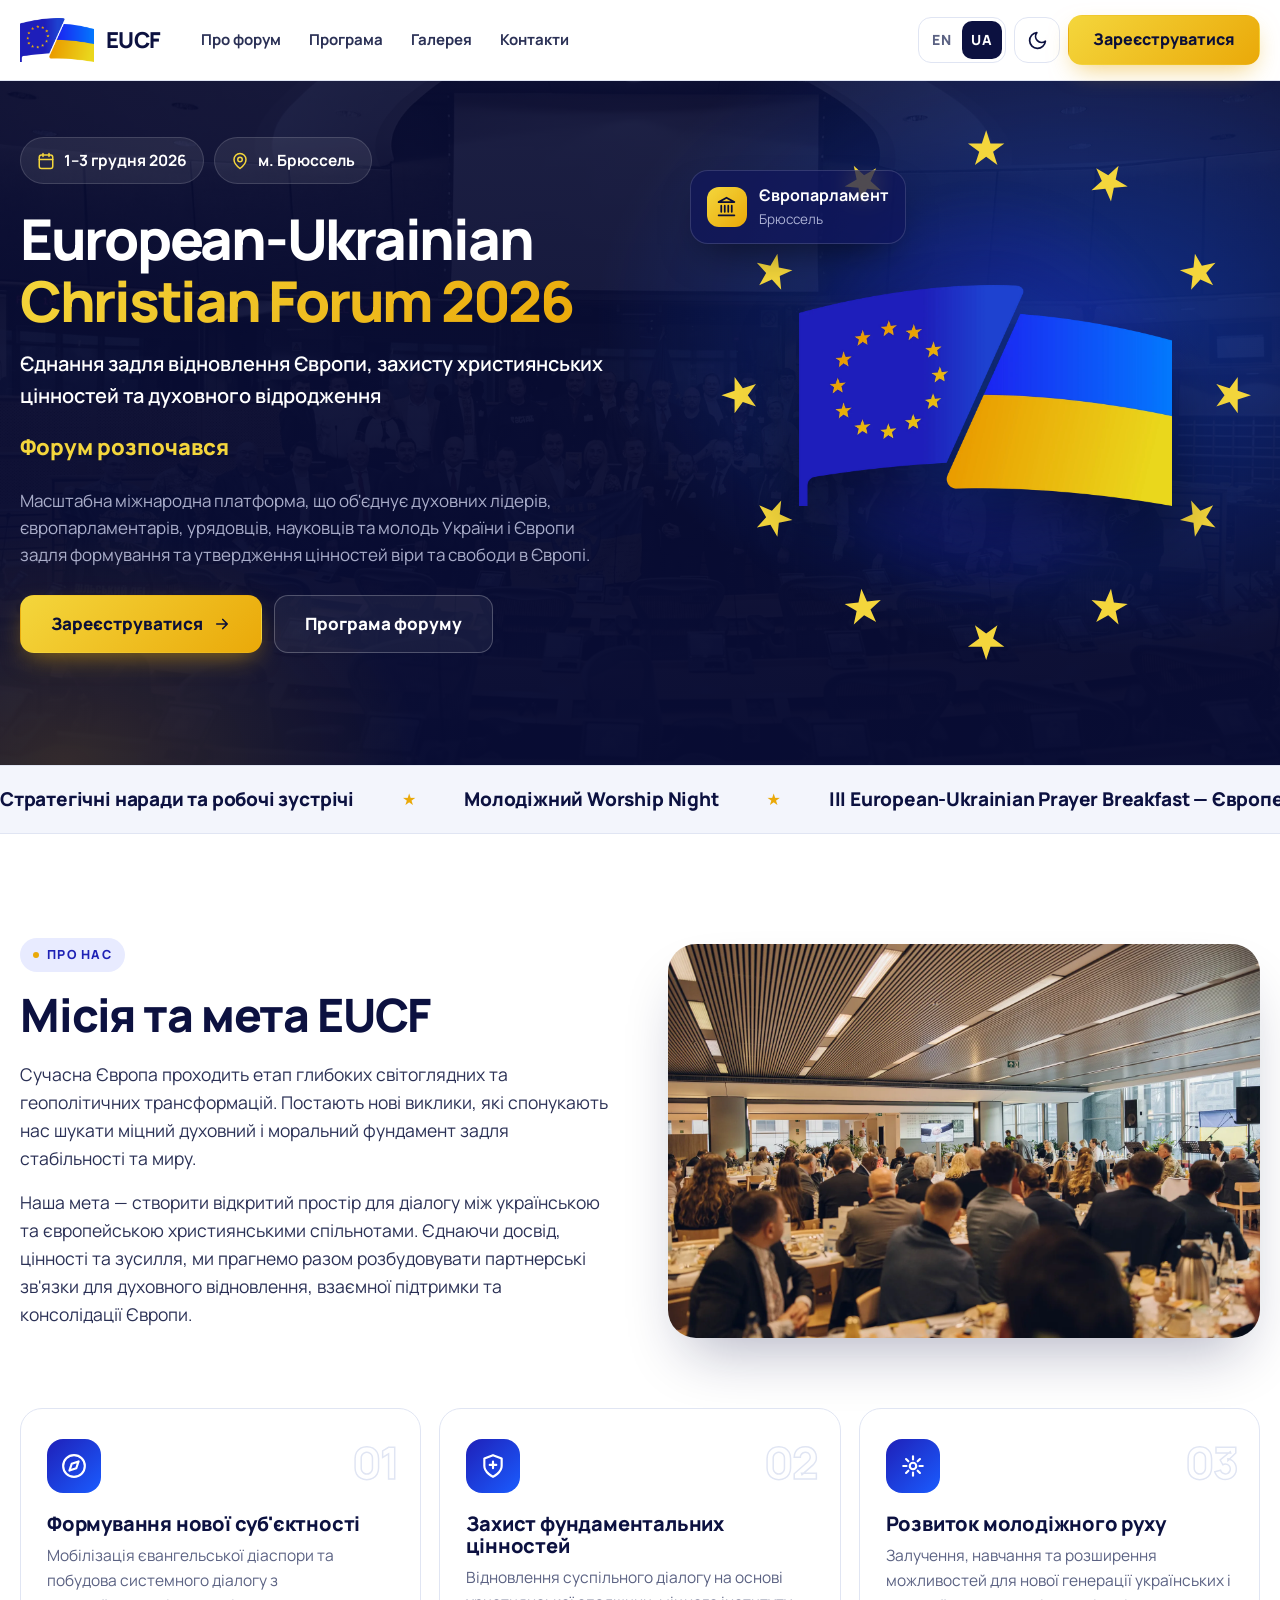
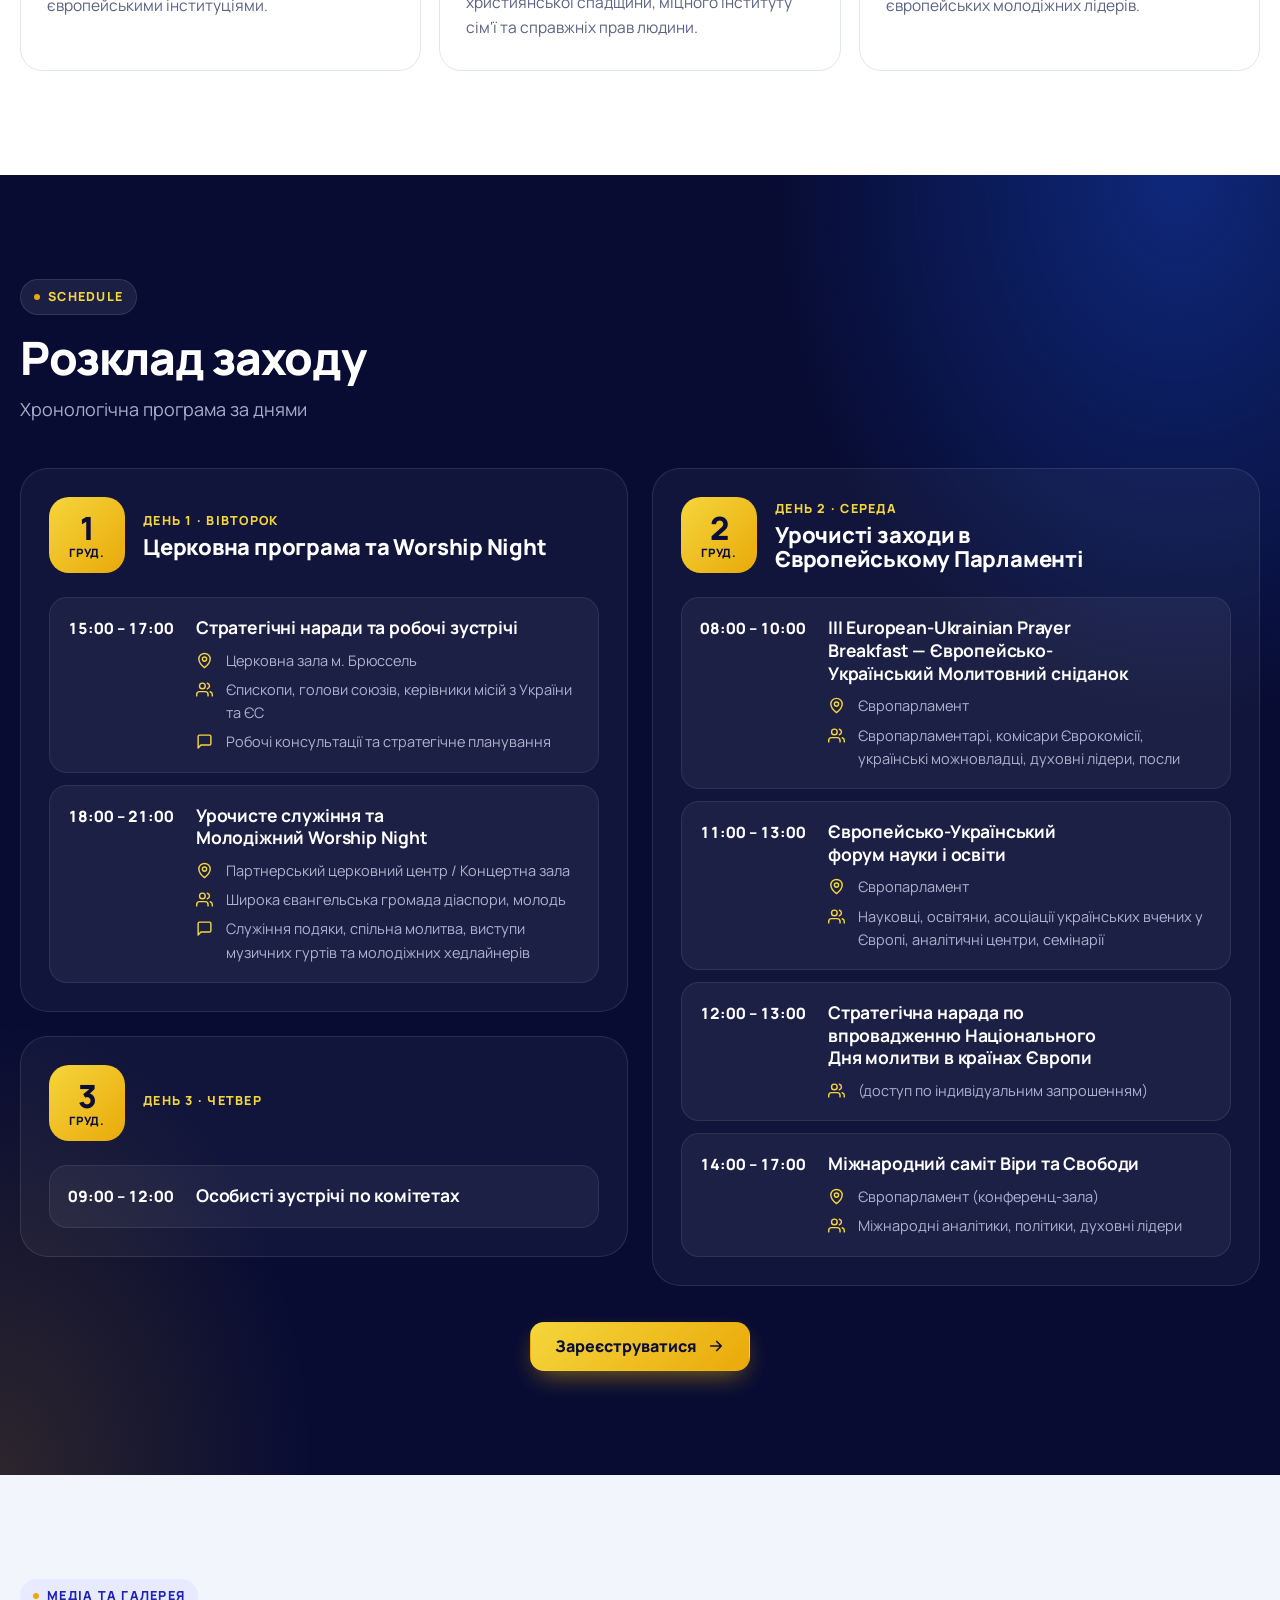
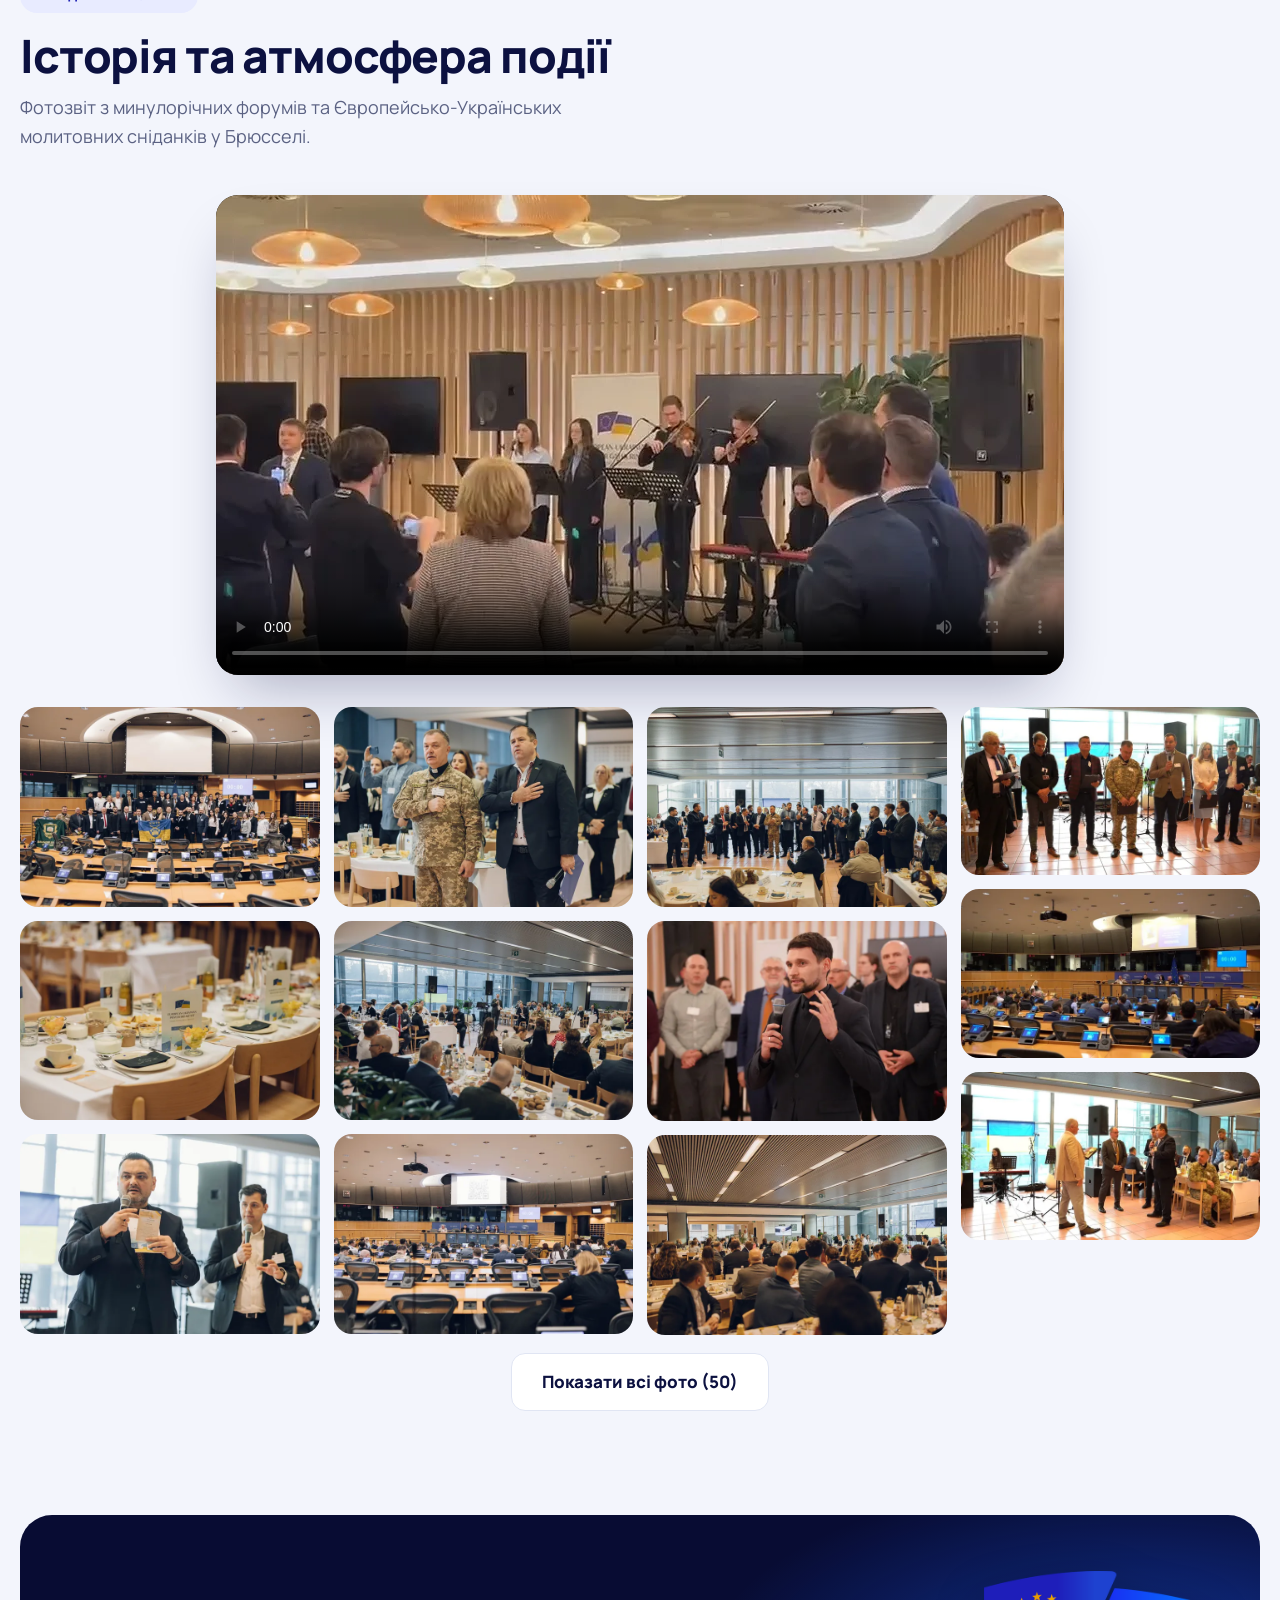
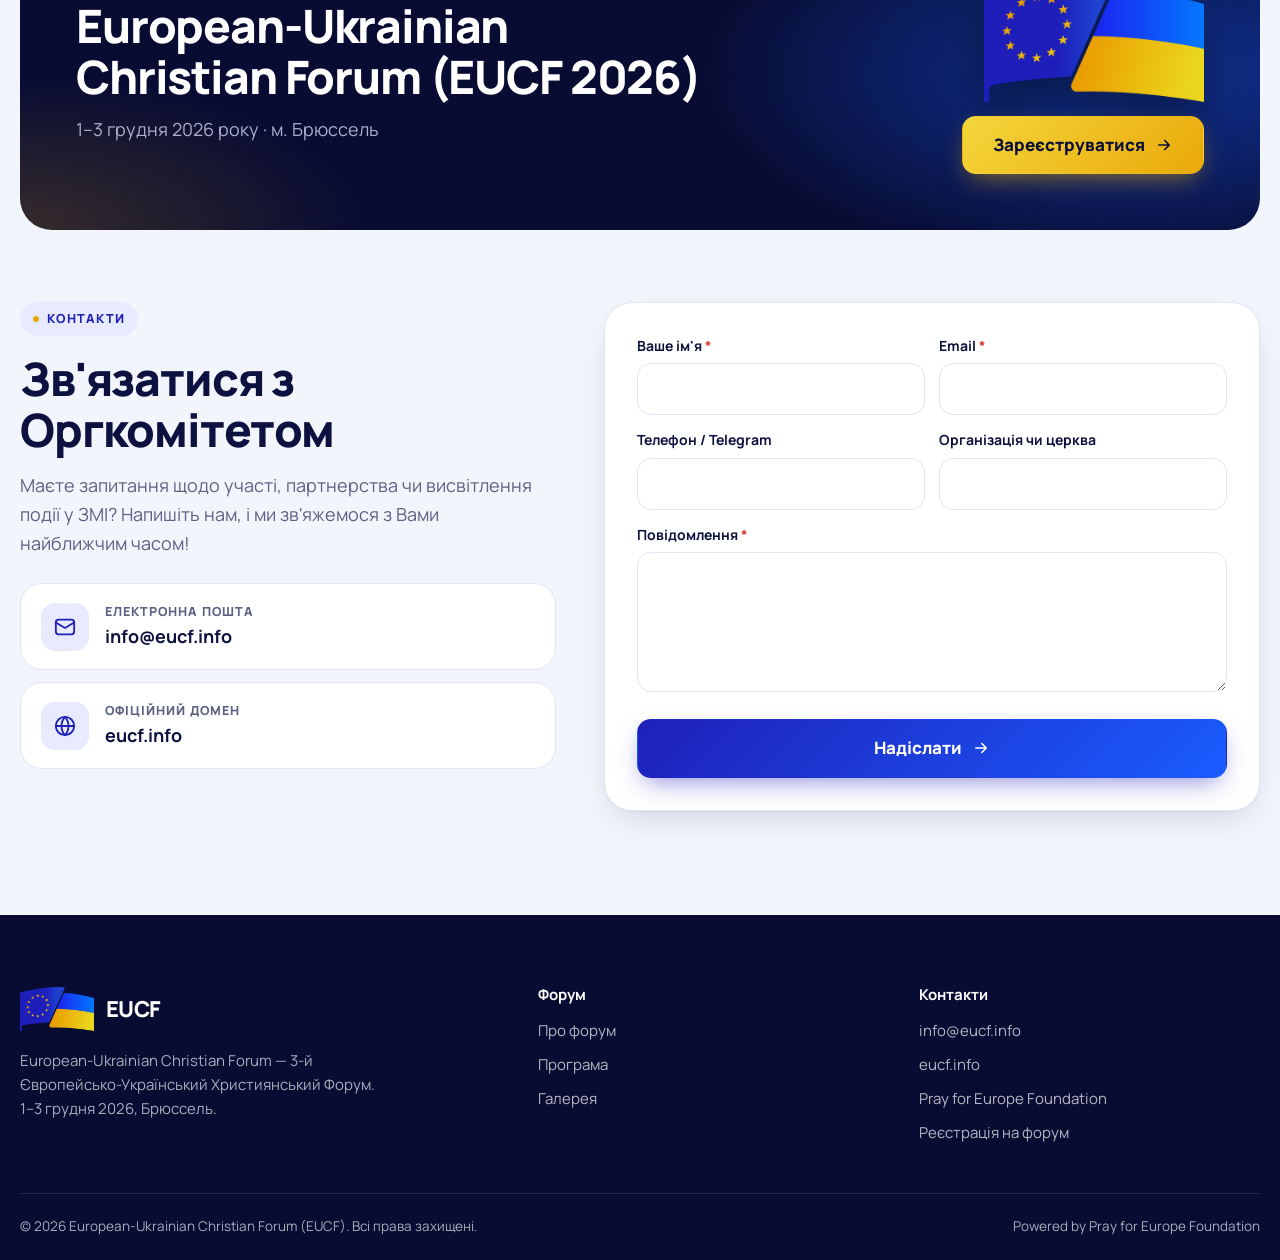
==== ua/index.html @ 3f518f4c "Schedule: remove hall capacity notes marked by client Co-Authored-By: Claude Opus 5.5 <noreply@anthr" ====
<!doctype html>
<html lang="uk">
<head>
<meta charset="utf-8">
<meta name="viewport" content="width=device-width, initial-scale=1">
<title>European-Ukrainian Christian Forum (EUCF 2026)</title>
<meta name="theme-color" content="#080c33">
<link rel="icon" type="image/png" href="../img/favicon.png">
<link rel="apple-touch-icon" href="../img/apple-touch-icon.png">
<link rel="preconnect" href="https://fonts.googleapis.com">
<link rel="preconnect" href="https://fonts.gstatic.com" crossorigin>
<link href="https://fonts.googleapis.com/css2?family=Manrope:wght@500;600;700;800&display=swap&subset=cyrillic" rel="stylesheet">
<script>
  document.documentElement.classList.add('js');
  try { var t = localStorage.getItem('theme'); if (t === 'dark' || t === 'light') document.documentElement.setAttribute('data-theme', t); } catch (e) {}
</script>
<link rel="stylesheet" href="../style.css?v=16">
</head>
<body>

<svg width="0" height="0" style="position:absolute" aria-hidden="true">
  <symbol id="i-arrow" viewBox="0 0 24 24"><path fill="none" stroke="currentColor" stroke-width="2.2" stroke-linecap="round" stroke-linejoin="round" d="M5 12h14M13 6l6 6-6 6"/></symbol>
  <symbol id="i-ext" viewBox="0 0 24 24"><path fill="none" stroke="currentColor" stroke-width="2.2" stroke-linecap="round" stroke-linejoin="round" d="M7 17 17 7M8 7h9v9"/></symbol>
  <symbol id="i-cal" viewBox="0 0 24 24"><g fill="none" stroke="currentColor" stroke-width="2" stroke-linecap="round" stroke-linejoin="round"><rect x="3" y="4" width="18" height="18" rx="3"/><path d="M16 2v4M8 2v4M3 10h18"/></g></symbol>
  <symbol id="i-pin" viewBox="0 0 24 24"><g fill="none" stroke="currentColor" stroke-width="2" stroke-linecap="round" stroke-linejoin="round"><path d="M20 10c0 6-8 12-8 12s-8-6-8-12a8 8 0 0 1 16 0z"/><circle cx="12" cy="10" r="3"/></g></symbol>
  <symbol id="i-users" viewBox="0 0 24 24"><g fill="none" stroke="currentColor" stroke-width="2" stroke-linecap="round" stroke-linejoin="round"><path d="M17 21v-2a4 4 0 0 0-4-4H5a4 4 0 0 0-4 4v2"/><circle cx="9" cy="7" r="4"/><path d="M23 21v-2a4 4 0 0 0-3-3.87M16 3.13a4 4 0 0 1 0 7.75"/></g></symbol>
  <symbol id="i-format" viewBox="0 0 24 24"><g fill="none" stroke="currentColor" stroke-width="2" stroke-linecap="round" stroke-linejoin="round"><path d="M21 15a2 2 0 0 1-2 2H7l-4 4V5a2 2 0 0 1 2-2h14a2 2 0 0 1 2 2z"/></g></symbol>
  <symbol id="i-landmark" viewBox="0 0 24 24"><g fill="none" stroke="currentColor" stroke-width="2" stroke-linecap="round" stroke-linejoin="round"><path d="M3 22h18M6 18v-7M10 18v-7M14 18v-7M18 18v-7M12 2l9 5H3z"/></g></symbol>
  <symbol id="i-star" viewBox="0 0 24 24"><path fill="currentColor" d="m12 2 2.9 6.6 7.1.6-5.4 4.7 1.6 7L12 17.3 5.8 21l1.6-7L2 9.2l7.1-.6z"/></symbol>
  <symbol id="i-mail" viewBox="0 0 24 24"><g fill="none" stroke="currentColor" stroke-width="2" stroke-linecap="round" stroke-linejoin="round"><rect x="2" y="4" width="20" height="16" rx="3"/><path d="m22 7-10 6L2 7"/></g></symbol>
  <symbol id="i-globe" viewBox="0 0 24 24"><g fill="none" stroke="currentColor" stroke-width="2" stroke-linecap="round" stroke-linejoin="round"><circle cx="12" cy="12" r="10"/><path d="M2 12h20M12 2a15 15 0 0 1 0 20 15 15 0 0 1 0-20z"/></g></symbol>
  <symbol id="i-compass" viewBox="0 0 24 24"><g fill="none" stroke="currentColor" stroke-width="2" stroke-linecap="round" stroke-linejoin="round"><circle cx="12" cy="12" r="10"/><path d="m16.2 7.8-2.1 6.3-6.3 2.1 2.1-6.3z"/></g></symbol>
  <symbol id="i-shield" viewBox="0 0 24 24"><g fill="none" stroke="currentColor" stroke-width="2" stroke-linecap="round" stroke-linejoin="round"><path d="M12 22s8-4 8-10V5l-8-3-8 3v7c0 6 8 10 8 10z"/><path d="M12 8v6M9 11h6"/></g></symbol>
  <symbol id="i-spark" viewBox="0 0 24 24"><g fill="none" stroke="currentColor" stroke-width="2" stroke-linecap="round" stroke-linejoin="round"><path d="M12 3v3M12 18v3M3 12h3M18 12h3M5.6 5.6l2.1 2.1M16.3 16.3l2.1 2.1M5.6 18.4l2.1-2.1M16.3 7.7l2.1-2.1"/><circle cx="12" cy="12" r="3"/></g></symbol>
  <symbol id="i-moon" viewBox="0 0 24 24"><path fill="none" stroke="currentColor" stroke-width="2" stroke-linecap="round" stroke-linejoin="round" d="M21 12.8A9 9 0 1 1 11.2 3a7 7 0 0 0 9.8 9.8z"/></symbol>
  <symbol id="i-sun" viewBox="0 0 24 24"><g fill="none" stroke="currentColor" stroke-width="2" stroke-linecap="round"><circle cx="12" cy="12" r="4.5"/><path d="M12 2v2M12 20v2M4.9 4.9l1.4 1.4M17.7 17.7l1.4 1.4M2 12h2M20 12h2M4.9 19.1l1.4-1.4M17.7 6.3l1.4-1.4"/></g></symbol>
  <symbol id="i-x" viewBox="0 0 24 24"><path fill="none" stroke="currentColor" stroke-width="2.2" stroke-linecap="round" d="M6 6l12 12M18 6 6 18"/></symbol>
  <symbol id="i-left" viewBox="0 0 24 24"><path fill="none" stroke="currentColor" stroke-width="2.2" stroke-linecap="round" stroke-linejoin="round" d="m15 18-6-6 6-6"/></symbol>
  <symbol id="i-right" viewBox="0 0 24 24"><path fill="none" stroke="currentColor" stroke-width="2.2" stroke-linecap="round" stroke-linejoin="round" d="m9 18 6-6-6-6"/></symbol>
  <symbol id="eu-star" viewBox="-3.3 -3.3 6.6 6.6" overflow="visible"><path d="M0.00,-3.20 L0.72,-0.99 L3.04,-0.99 L1.16,0.38 L1.88,2.59 L0.00,1.22 L-1.88,2.59 L-1.16,0.38 L-3.04,-0.99 L-0.72,-0.99Z"/></symbol>
</svg>

<header class="header">
  <div class="container header__inner">
    <a class="brand" href="#top" aria-label="EUCF 2026 — на початок">
      <img src="../img/logo-sm.png" alt="Логотип EUCF — прапори ЄС та України" width="512" height="304">
      <span><b>EUCF</b></span>
    </a>
    <nav class="nav" aria-label="Головне меню">
      <a href="#about">Про форум</a>
      <a href="#program">Програма</a>
      <a href="#gallery">Галерея</a>
      <a href="#contact">Контакти</a>
    </nav>
    <div class="header__actions">
      <div class="lang" role="group" aria-label="Мова">
        <a href="../" hreflang="en" lang="en">EN</a>
        <a href="./" hreflang="uk" lang="uk" aria-current="true">UA</a>
      </div>
      <button class="icon-btn" type="button" data-theme-toggle aria-label="Перемкнути світлу / темну тему">
        <svg class="i-moon"><use href="#i-moon"/></svg><svg class="i-sun"><use href="#i-sun"/></svg>
      </button>
      <a class="btn btn--accent" href="#contact" data-register target="_blank" rel="noopener">Зареєструватися</a>
      <button class="icon-btn burger" type="button" aria-label="Відкрити меню" aria-expanded="false" aria-controls="drawer">
        <span class="lines"><span></span><span></span><span></span></span>
      </button>
    </div>
  </div>
</header>

<div class="drawer" id="drawer">
  <div class="drawer__bg" data-drawer-close></div>
  <div class="drawer__panel" role="dialog" aria-label="Меню">
    <div class="drawer__top">
      <span class="brand"><img src="../img/logo-sm.png" alt="" width="512" height="304"><span><b>EUCF</b></span></span>
      <button class="icon-btn" type="button" data-drawer-close aria-label="Закрити меню"><svg><use href="#i-x"/></svg></button>
    </div>
    <nav aria-label="Мобільне меню">
      <a href="#about" data-drawer-close>Про форум</a>
      <a href="#program" data-drawer-close>Програма</a>
      <a href="#gallery" data-drawer-close>Галерея</a>
      <a href="#contact" data-drawer-close>Контакти</a>
    </nav>
    <a class="btn btn--accent btn--lg btn--block" href="#contact" data-register target="_blank" rel="noopener">Зареєструватися <svg class="arr"><use href="#i-arrow"/></svg></a>
  </div>
</div>

<main id="top">

<!-- Блок 1: головний екран -->
<section class="hero">
  <div class="hero__photo" aria-hidden="true"></div>
  <div class="container hero__inner">
    <div>
      <div class="hero__meta" data-anim style="--d:.05s">
        <span class="meta-pill"><svg><use href="#i-cal"/></svg>1–3 грудня 2026</span>
        <span class="meta-pill"><svg><use href="#i-pin"/></svg>м. Брюссель</span>
      </div>
      <h1 data-anim style="--d:.15s">European-Ukrainian <span class="hl">Christian Forum 2026</span></h1>
      <p class="hero__sub" data-anim style="--d:.25s">Єднання задля відновлення Європи, захисту християнських цінностей та духовного відродження</p>
      <div class="countdown" data-countdown="2026-12-01T15:00:00+01:00" data-anim style="--d:.4s">
        <p class="countdown__label">До початку події залишилося</p>
        <div class="countdown__grid" role="timer" aria-live="off">
          <div class="countdown__cell"><b data-cd="d">00</b><span data-cd-l="d">днів</span></div>
          <div class="countdown__cell"><b data-cd="h">00</b><span data-cd-l="h">годин</span></div>
          <div class="countdown__cell"><b data-cd="m">00</b><span data-cd-l="m">хвилин</span></div>
          <div class="countdown__cell"><b data-cd="s">00</b><span data-cd-l="s">секунд</span></div>
        </div>
        <p class="countdown__done">Форум розпочався</p>
      </div>
      <p class="hero__lead" data-anim style="--d:.48s">Масштабна міжнародна платформа, що об'єднує духовних лідерів, європарламентарів, урядовців, науковців та молодь України і Європи задля формування та утвердження цінностей віри та свободи в Європі.</p>
      <div class="hero__cta" data-anim style="--d:.56s">
        <a class="btn btn--accent btn--lg" href="#contact" data-register target="_blank" rel="noopener">Зареєструватися <svg class="arr"><use href="#i-arrow"/></svg></a>
        <a class="btn btn--ghost btn--lg" href="#program">Програма форуму</a>
      </div>
    </div>

    <div class="stage" data-anim style="--d:.2s" aria-hidden="true">
      <div class="stage__disc"></div>
      <div class="stage__stars">
        <svg viewBox="0 0 100 100" fill="#f4d63c" overflow="visible">
          <g><use href="#eu-star" x="46.4" y="1.6" width="7.2" height="7.2"/></g>
          <g transform="rotate(30 50 50)"><use href="#eu-star" x="46.4" y="1.6" width="7.2" height="7.2"/></g>
          <g transform="rotate(60 50 50)"><use href="#eu-star" x="46.4" y="1.6" width="7.2" height="7.2"/></g>
          <g transform="rotate(90 50 50)"><use href="#eu-star" x="46.4" y="1.6" width="7.2" height="7.2"/></g>
          <g transform="rotate(120 50 50)"><use href="#eu-star" x="46.4" y="1.6" width="7.2" height="7.2"/></g>
          <g transform="rotate(150 50 50)"><use href="#eu-star" x="46.4" y="1.6" width="7.2" height="7.2"/></g>
          <g transform="rotate(180 50 50)"><use href="#eu-star" x="46.4" y="1.6" width="7.2" height="7.2"/></g>
          <g transform="rotate(210 50 50)"><use href="#eu-star" x="46.4" y="1.6" width="7.2" height="7.2"/></g>
          <g transform="rotate(240 50 50)"><use href="#eu-star" x="46.4" y="1.6" width="7.2" height="7.2"/></g>
          <g transform="rotate(270 50 50)"><use href="#eu-star" x="46.4" y="1.6" width="7.2" height="7.2"/></g>
          <g transform="rotate(300 50 50)"><use href="#eu-star" x="46.4" y="1.6" width="7.2" height="7.2"/></g>
          <g transform="rotate(330 50 50)"><use href="#eu-star" x="46.4" y="1.6" width="7.2" height="7.2"/></g>
        </svg>
      </div>
      <div class="stage__logo"><img src="../img/logo.webp" alt="" width="1200" height="712"></div>
      <div class="chip chip--a"><span class="chip__ico"><svg><use href="#i-landmark"/></svg></span><span><b>Європарламент</b>Брюссель</span></div>
    </div>
  </div>
</section>

<div class="marquee" aria-hidden="true">
  <div class="marquee__track">
    <span>Стратегічні наради та робочі зустрічі</span><span>Молодіжний Worship Night</span><span>III European-Ukrainian Prayer Breakfast — Європейсько-Український Молитовний сніданок</span><span>Європейсько-Український форум науки і освіти</span><span>Міжнародний саміт Віри та Свободи</span>
    <span>Стратегічні наради та робочі зустрічі</span><span>Молодіжний Worship Night</span><span>III European-Ukrainian Prayer Breakfast — Європейсько-Український Молитовний сніданок</span><span>Європейсько-Український форум науки і освіти</span><span>Міжнародний саміт Віри та Свободи</span>
  </div>
</div>

<!-- Блок 2: про нас -->
<section class="section" id="about">
  <div class="container">
    <div class="about">
      <div class="about__text" data-reveal>
        <span class="eyebrow">Про нас</span>
        <h2>Місія та мета EUCF</h2>
        <p>Сучасна Європа проходить етап глибоких світоглядних та геополітичних трансформацій. Постають нові виклики, які спонукають нас шукати міцний духовний і моральний фундамент задля стабільності та миру.</p>
        <p>Наша мета — створити відкритий простір для діалогу між українською та європейською християнськими спільнотами. Єднаючи досвід, цінності та зусилля, ми прагнемо разом розбудовувати партнерські зв'язки для духовного відновлення, взаємної підтримки та консолідації Європи.</p>
      </div>
      <figure class="photo" data-reveal style="--d:.12s">
        <img src="../img/gallery/forum-05.webp" alt="Фотозвіт з минулорічних форумів у Брюсселі" width="1800" height="1200" loading="lazy">
      </figure>
    </div>


    <div class="goals">
      <article class="goal" data-reveal>
        <span class="goal__no" aria-hidden="true">01</span>
        <div class="goal__ico"><svg><use href="#i-compass"/></svg></div>
        <h3>Формування нової суб'єктності</h3>
        <p>Мобілізація євангельської діаспори та побудова системного діалогу з європейськими інституціями.</p>
      </article>
      <article class="goal" data-reveal style="--d:.1s">
        <span class="goal__no" aria-hidden="true">02</span>
        <div class="goal__ico"><svg><use href="#i-shield"/></svg></div>
        <h3>Захист фундаментальних цінностей</h3>
        <p>Відновлення суспільного діалогу на основі християнської спадщини, міцного інституту сім'ї та справжніх прав людини.</p>
      </article>
      <article class="goal" data-reveal style="--d:.2s">
        <span class="goal__no" aria-hidden="true">03</span>
        <div class="goal__ico"><svg><use href="#i-spark"/></svg></div>
        <h3>Розвиток молодіжного руху</h3>
        <p>Залучення, навчання та розширення можливостей для нової генерації українських і європейських молодіжних лідерів.</p>
      </article>
    </div>
  </div>
</section>

<!-- Блок 3: розклад -->
<section class="section section--dark" id="program">
  <div class="container">
    <div class="section__head" data-reveal>
      <div>
        <span class="eyebrow">Schedule</span>
        <h2>Розклад заходу</h2>
        <p>Хронологічна програма за днями</p>
      </div>
    </div>

    <div class="days">
      <article class="day" data-reveal>
        <header class="day__head">
          <div class="day__date"><b>1</b><small>груд.</small></div>
          <div><small>День 1 · вівторок</small><h3>Церковна програма та Worship Night</h3></div>
        </header>
        <ol class="slots">
          <li class="slot">
            <span class="slot__time">15:00 – 17:00</span>
            <div>
              <h4>Стратегічні наради та робочі зустрічі</h4>
              <dl>
                <div><dt><svg aria-label="Локація"><use href="#i-pin"/></svg></dt><dd>Церковна зала м. Брюссель</dd></div>
                <div><dt><svg aria-label="Учасники"><use href="#i-users"/></svg></dt><dd>Єпископи, голови союзів, керівники місій з України та ЄС</dd></div>
                <div><dt><svg aria-label="Формат"><use href="#i-format"/></svg></dt><dd>Робочі консультації та стратегічне планування</dd></div>
              </dl>
            </div>
          </li>
          <li class="slot">
            <span class="slot__time">18:00 – 21:00</span>
            <div>
              <h4>Урочисте служіння та Молодіжний Worship Night</h4>
              <dl>
                <div><dt><svg aria-label="Локація"><use href="#i-pin"/></svg></dt><dd>Партнерський церковний центр / Концертна зала</dd></div>
                <div><dt><svg aria-label="Учасники"><use href="#i-users"/></svg></dt><dd>Широка євангельська громада діаспори, молодь</dd></div>
                <div><dt><svg aria-label="Формат"><use href="#i-format"/></svg></dt><dd>Служіння подяки, спільна молитва, виступи музичних гуртів та молодіжних хедлайнерів</dd></div>
              </dl>
            </div>
          </li>
        </ol>
      </article>

      <article class="day" data-reveal style="--d:.12s">
        <header class="day__head">
          <div class="day__date"><b>2</b><small>груд.</small></div>
          <div><small>День 2 · середа</small><h3>Урочисті заходи в Європейському Парламенті</h3></div>
        </header>
        <ol class="slots">
          <li class="slot">
            <span class="slot__time">08:00 – 10:00</span>
            <div>
              <h4>III European-Ukrainian Prayer Breakfast — Європейсько-Український Молитовний сніданок</h4>
              <dl>
                <div><dt><svg aria-label="Локація"><use href="#i-pin"/></svg></dt><dd>Європарламент</dd></div>
                <div><dt><svg aria-label="Учасники"><use href="#i-users"/></svg></dt><dd>Європарламентарі, комісари Єврокомісії, українські можновладці, духовні лідери, посли</dd></div>
              </dl>
            </div>
          </li>
          <li class="slot">
            <span class="slot__time">11:00 – 13:00</span>
            <div>
              <h4>Європейсько-Український форум науки і освіти</h4>
              <dl>
                <div><dt><svg aria-label="Локація"><use href="#i-pin"/></svg></dt><dd>Європарламент</dd></div>
                <div><dt><svg aria-label="Учасники"><use href="#i-users"/></svg></dt><dd>Науковці, освітяни, асоціації українських вчених у Європі, аналітичні центри, семінарії</dd></div>
              </dl>
            </div>
          </li>
          <li class="slot">
            <span class="slot__time">12:00 – 13:00</span>
            <div>
              <h4>Стратегічна нарада по впровадженню Національного Дня молитви в країнах Європи</h4>
              <dl>
                <div><dt><svg aria-label="Учасники"><use href="#i-users"/></svg></dt><dd>(доступ по індивідуальним запрошенням)</dd></div>
              </dl>
            </div>
          </li>
          <li class="slot">
            <span class="slot__time">14:00 – 17:00</span>
            <div>
              <h4>Міжнародний саміт Віри та Свободи</h4>
              <dl>
                <div><dt><svg aria-label="Локація"><use href="#i-pin"/></svg></dt><dd>Європарламент (конференц-зала)</dd></div>
                <div><dt><svg aria-label="Учасники"><use href="#i-users"/></svg></dt><dd>Міжнародні аналітики, політики, духовні лідери</dd></div>
              </dl>
            </div>
          </li>
        </ol>
      </article>

      <article class="day" data-reveal style="--d:.24s">
        <header class="day__head">
          <div class="day__date"><b>3</b><small>груд.</small></div>
          <div><small>День 3 · четвер</small></div>
        </header>
        <ol class="slots">
          <li class="slot">
            <span class="slot__time">09:00 – 12:00</span>
            <div>
              <h4>Особисті зустрічі по комітетах</h4>
            </div>
          </li>
        </ol>
      </article>
    </div>

    <div class="schedule__cta" data-reveal>
      <a class="btn btn--accent" href="#contact" data-register target="_blank" rel="noopener">Зареєструватися <svg class="arr"><use href="#i-arrow"/></svg></a>
    </div>
  </div>
</section>

<!-- Блок 5: медіа та галерея -->
<section class="section section--alt" id="gallery">
  <div class="container">
    <div class="section__head" data-reveal>
      <div>
        <span class="eyebrow">Медіа та галерея</span>
        <h2>Історія та атмосфера події</h2>
        <p>Фотозвіт з минулорічних форумів та Європейсько-Українських молитовних сніданків у Брюсселі.</p>
      </div>
    </div>
    <figure class="video" data-reveal>
      <video controls playsinline preload="metadata" poster="../media/forum-video-poster.webp" width="848" height="480" aria-label="Відео з минулорічного форуму">
        <source src="../media/forum-video.mp4" type="video/mp4">
      </video>
    </figure>
    <div class="gallery" data-gallery>
      <button class="gallery__item" type="button" data-full="../img/gallery/forum-13.webp" data-reveal><img src="../img/gallery/forum-13-sm.webp" alt="Фотозвіт з минулорічних форумів — фото 1 з 50" width="720" height="480" loading="lazy"></button>
      <button class="gallery__item" type="button" data-full="../img/gallery/forum-01.webp" data-reveal><img src="../img/gallery/forum-01-sm.webp" alt="Фотозвіт з минулорічних форумів — фото 2 з 50" width="720" height="480" loading="lazy"></button>
      <button class="gallery__item" type="button" data-full="../img/gallery/forum-06.webp" data-reveal><img src="../img/gallery/forum-06-sm.webp" alt="Фотозвіт з минулорічних форумів — фото 3 з 50" width="720" height="480" loading="lazy"></button>
      <button class="gallery__item" type="button" data-full="../img/gallery/forum-02.webp" data-reveal><img src="../img/gallery/forum-02-sm.webp" alt="Фотозвіт з минулорічних форумів — фото 4 з 50" width="720" height="480" loading="lazy"></button>
      <button class="gallery__item" type="button" data-full="../img/gallery/forum-03.webp" data-reveal><img src="../img/gallery/forum-03-sm.webp" alt="Фотозвіт з минулорічних форумів — фото 5 з 50" width="720" height="480" loading="lazy"></button>
      <button class="gallery__item" type="button" data-full="../img/gallery/forum-11.webp" data-reveal><img src="../img/gallery/forum-11-sm.webp" alt="Фотозвіт з минулорічних форумів — фото 6 з 50" width="720" height="480" loading="lazy"></button>
      <button class="gallery__item" type="button" data-full="../img/gallery/forum-07.webp" data-reveal><img src="../img/gallery/forum-07-sm.webp" alt="Фотозвіт з минулорічних форумів — фото 7 з 50" width="720" height="480" loading="lazy"></button>
      <button class="gallery__item" type="button" data-full="../img/gallery/forum-41.webp" data-reveal><img src="../img/gallery/forum-41-sm.webp" alt="Фотозвіт з минулорічних форумів — фото 8 з 50" width="640" height="428" loading="lazy"></button>
      <button class="gallery__item" type="button" data-full="../img/gallery/forum-05.webp" data-reveal><img src="../img/gallery/forum-05-sm.webp" alt="Фотозвіт з минулорічних форумів — фото 9 з 50" width="720" height="480" loading="lazy"></button>
      <button class="gallery__item" type="button" data-full="../img/gallery/forum-14.webp" data-reveal><img src="../img/gallery/forum-14-sm.webp" alt="Фотозвіт з минулорічних форумів — фото 10 з 50" width="640" height="360" loading="lazy"></button>
      <button class="gallery__item" type="button" data-full="../img/gallery/forum-15.webp" data-reveal><img src="../img/gallery/forum-15-sm.webp" alt="Фотозвіт з минулорічних форумів — фото 11 з 50" width="640" height="360" loading="lazy"></button>
      <button class="gallery__item" type="button" data-full="../img/gallery/forum-17.webp" data-reveal><img src="../img/gallery/forum-17-sm.webp" alt="Фотозвіт з минулорічних форумів — фото 12 з 50" width="640" height="360" loading="lazy"></button>
    </div>
    <div class="gallery gallery--extra" data-gallery data-gallery-extra hidden>
      <button class="gallery__item" type="button" data-full="../img/gallery/forum-18.webp" data-reveal><img src="../img/gallery/forum-18-sm.webp" alt="Фотозвіт з минулорічних форумів — фото 13 з 50" width="640" height="360" loading="lazy"></button>
      <button class="gallery__item" type="button" data-full="../img/gallery/forum-20.webp" data-reveal><img src="../img/gallery/forum-20-sm.webp" alt="Фотозвіт з минулорічних форумів — фото 14 з 50" width="640" height="360" loading="lazy"></button>
      <button class="gallery__item" type="button" data-full="../img/gallery/forum-21.webp" data-reveal><img src="../img/gallery/forum-21-sm.webp" alt="Фотозвіт з минулорічних форумів — фото 15 з 50" width="640" height="853" loading="lazy"></button>
      <button class="gallery__item" type="button" data-full="../img/gallery/forum-16.webp" data-reveal><img src="../img/gallery/forum-16-sm.webp" alt="Фотозвіт з минулорічних форумів — фото 16 з 50" width="640" height="427" loading="lazy"></button>
      <button class="gallery__item" type="button" data-full="../img/gallery/forum-23.webp" data-reveal><img src="../img/gallery/forum-23-sm.webp" alt="Фотозвіт з минулорічних форумів — фото 17 з 50" width="640" height="480" loading="lazy"></button>
      <button class="gallery__item" type="button" data-full="../img/gallery/forum-24.webp" data-reveal><img src="../img/gallery/forum-24-sm.webp" alt="Фотозвіт з минулорічних форумів — фото 18 з 50" width="640" height="480" loading="lazy"></button>
      <button class="gallery__item" type="button" data-full="../img/gallery/forum-25.webp" data-reveal><img src="../img/gallery/forum-25-sm.webp" alt="Фотозвіт з минулорічних форумів — фото 19 з 50" width="640" height="1004" loading="lazy"></button>
      <button class="gallery__item" type="button" data-full="../img/gallery/forum-45.webp" data-reveal><img src="../img/gallery/forum-45-sm.webp" alt="Фотозвіт з минулорічних форумів — фото 20 з 50" width="640" height="427" loading="lazy"></button>
      <button class="gallery__item" type="button" data-full="../img/gallery/forum-26.webp" data-reveal><img src="../img/gallery/forum-26-sm.webp" alt="Фотозвіт з минулорічних форумів — фото 21 з 50" width="640" height="428" loading="lazy"></button>
      <button class="gallery__item" type="button" data-full="../img/gallery/forum-22.webp" data-reveal><img src="../img/gallery/forum-22-sm.webp" alt="Фотозвіт з минулорічних форумів — фото 22 з 50" width="640" height="853" loading="lazy"></button>
      <button class="gallery__item" type="button" data-full="../img/gallery/forum-27.webp" data-reveal><img src="../img/gallery/forum-27-sm.webp" alt="Фотозвіт з минулорічних форумів — фото 23 з 50" width="640" height="428" loading="lazy"></button>
      <button class="gallery__item" type="button" data-full="../img/gallery/forum-28.webp" data-reveal><img src="../img/gallery/forum-28-sm.webp" alt="Фотозвіт з минулорічних форумів — фото 24 з 50" width="640" height="428" loading="lazy"></button>
      <button class="gallery__item" type="button" data-full="../img/gallery/forum-29.webp" data-reveal><img src="../img/gallery/forum-29-sm.webp" alt="Фотозвіт з минулорічних форумів — фото 25 з 50" width="640" height="428" loading="lazy"></button>
      <button class="gallery__item" type="button" data-full="../img/gallery/forum-30.webp" data-reveal><img src="../img/gallery/forum-30-sm.webp" alt="Фотозвіт з минулорічних форумів — фото 26 з 50" width="640" height="428" loading="lazy"></button>
      <button class="gallery__item" type="button" data-full="../img/gallery/forum-31.webp" data-reveal><img src="../img/gallery/forum-31-sm.webp" alt="Фотозвіт з минулорічних форумів — фото 27 з 50" width="640" height="428" loading="lazy"></button>
      <button class="gallery__item" type="button" data-full="../img/gallery/forum-32.webp" data-reveal><img src="../img/gallery/forum-32-sm.webp" alt="Фотозвіт з минулорічних форумів — фото 28 з 50" width="640" height="428" loading="lazy"></button>
      <button class="gallery__item" type="button" data-full="../img/gallery/forum-33.webp" data-reveal><img src="../img/gallery/forum-33-sm.webp" alt="Фотозвіт з минулорічних форумів — фото 29 з 50" width="640" height="428" loading="lazy"></button>
      <button class="gallery__item" type="button" data-full="../img/gallery/forum-34.webp" data-reveal><img src="../img/gallery/forum-34-sm.webp" alt="Фотозвіт з минулорічних форумів — фото 30 з 50" width="640" height="958" loading="lazy"></button>
      <button class="gallery__item" type="button" data-full="../img/gallery/forum-35.webp" data-reveal><img src="../img/gallery/forum-35-sm.webp" alt="Фотозвіт з минулорічних форумів — фото 31 з 50" width="640" height="428" loading="lazy"></button>
      <button class="gallery__item" type="button" data-full="../img/gallery/forum-19.webp" data-reveal><img src="../img/gallery/forum-19-sm.webp" alt="Фотозвіт з минулорічних форумів — фото 32 з 50" width="640" height="360" loading="lazy"></button>
      <button class="gallery__item" type="button" data-full="../img/gallery/forum-36.webp" data-reveal><img src="../img/gallery/forum-36-sm.webp" alt="Фотозвіт з минулорічних форумів — фото 33 з 50" width="640" height="428" loading="lazy"></button>
      <button class="gallery__item" type="button" data-full="../img/gallery/forum-37.webp" data-reveal><img src="../img/gallery/forum-37-sm.webp" alt="Фотозвіт з минулорічних форумів — фото 34 з 50" width="640" height="428" loading="lazy"></button>
      <button class="gallery__item" type="button" data-full="../img/gallery/forum-38.webp" data-reveal><img src="../img/gallery/forum-38-sm.webp" alt="Фотозвіт з минулорічних форумів — фото 35 з 50" width="640" height="428" loading="lazy"></button>
      <button class="gallery__item" type="button" data-full="../img/gallery/forum-39.webp" data-reveal><img src="../img/gallery/forum-39-sm.webp" alt="Фотозвіт з минулорічних форумів — фото 36 з 50" width="640" height="958" loading="lazy"></button>
      <button class="gallery__item" type="button" data-full="../img/gallery/forum-04.webp" data-reveal><img src="../img/gallery/forum-04-sm.webp" alt="Фотозвіт з минулорічних форумів — фото 37 з 50" width="720" height="480" loading="lazy"></button>
      <button class="gallery__item" type="button" data-full="../img/gallery/forum-40.webp" data-reveal><img src="../img/gallery/forum-40-sm.webp" alt="Фотозвіт з минулорічних форумів — фото 38 з 50" width="640" height="428" loading="lazy"></button>
      <button class="gallery__item" type="button" data-full="../img/gallery/forum-09.webp" data-reveal><img src="../img/gallery/forum-09-sm.webp" alt="Фотозвіт з минулорічних форумів — фото 39 з 50" width="720" height="480" loading="lazy"></button>
      <button class="gallery__item" type="button" data-full="../img/gallery/forum-42.webp" data-reveal><img src="../img/gallery/forum-42-sm.webp" alt="Фотозвіт з минулорічних форумів — фото 40 з 50" width="640" height="428" loading="lazy"></button>
      <button class="gallery__item" type="button" data-full="../img/gallery/forum-43.webp" data-reveal><img src="../img/gallery/forum-43-sm.webp" alt="Фотозвіт з минулорічних форумів — фото 41 з 50" width="640" height="428" loading="lazy"></button>
      <button class="gallery__item" type="button" data-full="../img/gallery/forum-44.webp" data-reveal><img src="../img/gallery/forum-44-sm.webp" alt="Фотозвіт з минулорічних форумів — фото 42 з 50" width="640" height="958" loading="lazy"></button>
      <button class="gallery__item" type="button" data-full="../img/gallery/forum-46.webp" data-reveal><img src="../img/gallery/forum-46-sm.webp" alt="Фотозвіт з минулорічних форумів — фото 43 з 50" width="640" height="428" loading="lazy"></button>
      <button class="gallery__item" type="button" data-full="../img/gallery/forum-12.webp" data-reveal><img src="../img/gallery/forum-12-sm.webp" alt="Фотозвіт з минулорічних форумів — фото 44 з 50" width="720" height="480" loading="lazy"></button>
      <button class="gallery__item" type="button" data-full="../img/gallery/forum-47.webp" data-reveal><img src="../img/gallery/forum-47-sm.webp" alt="Фотозвіт з минулорічних форумів — фото 45 з 50" width="640" height="428" loading="lazy"></button>
      <button class="gallery__item" type="button" data-full="../img/gallery/forum-48.webp" data-reveal><img src="../img/gallery/forum-48-sm.webp" alt="Фотозвіт з минулорічних форумів — фото 46 з 50" width="640" height="428" loading="lazy"></button>
      <button class="gallery__item" type="button" data-full="../img/gallery/forum-49.webp" data-reveal><img src="../img/gallery/forum-49-sm.webp" alt="Фотозвіт з минулорічних форумів — фото 47 з 50" width="640" height="428" loading="lazy"></button>
      <button class="gallery__item" type="button" data-full="../img/gallery/forum-50.webp" data-reveal><img src="../img/gallery/forum-50-sm.webp" alt="Фотозвіт з минулорічних форумів — фото 48 з 50" width="640" height="958" loading="lazy"></button>
      <button class="gallery__item" type="button" data-full="../img/gallery/forum-51.webp" data-reveal><img src="../img/gallery/forum-51-sm.webp" alt="Фотозвіт з минулорічних форумів — фото 49 з 50" width="640" height="958" loading="lazy"></button>
      <button class="gallery__item" type="button" data-full="../img/gallery/forum-52.webp" data-reveal><img src="../img/gallery/forum-52-sm.webp" alt="Фотозвіт з минулорічних форумів — фото 50 з 50" width="640" height="958" loading="lazy"></button>
    </div>
    <div class="gallery__more"><button class="btn btn--outline btn--lg" type="button" data-gallery-more>Показати всі фото (50)</button></div>

  </div>
</section>

<!-- Блок 7: контакти -->
<section class="section section--alt" id="contact">
  <div class="container">
    <div class="band" data-reveal>
      <div>
        <h2>European-Ukrainian Christian Forum (EUCF 2026)</h2>
        <p>1–3 грудня 2026 року · м. Брюссель</p>
      </div>
      <div class="band__side">
        <img src="../img/logo-sm.png" alt="" width="512" height="304">
        <a class="btn btn--accent btn--lg" href="#contact" data-register target="_blank" rel="noopener">Зареєструватися <svg class="arr"><use href="#i-arrow"/></svg></a>
      </div>
    </div>

    <div class="contact" style="margin-top:72px">
      <div class="contact__info" data-reveal>
        <span class="eyebrow">Контакти</span>
        <h2>Зв'язатися з Оргкомітетом</h2>
        <p>Маєте запитання щодо участі, партнерства чи висвітлення події у ЗМІ? Напишіть нам, і ми зв'яжемося з Вами найближчим часом!</p>
        <div class="contact-cards">
          <a class="contact-card" href="mailto:info@eucf.info"><span class="contact-card__ico"><svg><use href="#i-mail"/></svg></span><span><small>Електронна пошта</small><b>info@eucf.info</b></span></a>
          <a class="contact-card" href="https://eucf.info/"><span class="contact-card__ico"><svg><use href="#i-globe"/></svg></span><span><small>Офіційний домен</small><b>eucf.info</b></span></a>
        </div>
      </div>

      <div class="form-card" data-reveal style="--d:.1s">
        <form id="contact-form" novalidate data-endpoint="https://formsubmit.co/ajax/info@eucf.info">
          <div class="form-grid">
            <div class="field">
              <label for="f-name">Ваше ім'я <i>*</i></label>
              <input id="f-name" name="name" type="text" autocomplete="name" required minlength="2">
              <span class="err">Вкажіть ім'я</span>
            </div>
            <div class="field">
              <label for="f-email">Email <i>*</i></label>
              <input id="f-email" name="email" type="email" autocomplete="email" required>
              <span class="err">Вкажіть коректний email</span>
            </div>
            <div class="field">
              <label for="f-phone">Телефон / Telegram</label>
              <input id="f-phone" name="phone" type="text" autocomplete="tel">
            </div>
            <div class="field">
              <label for="f-org">Організація чи церква</label>
              <input id="f-org" name="organization" type="text" autocomplete="organization">
            </div>
            <div class="field full">
              <label for="f-msg">Повідомлення <i>*</i></label>
              <textarea id="f-msg" name="message" required minlength="5"></textarea>
              <span class="err">Напишіть повідомлення</span>
            </div>
          </div>
          <input type="text" name="_honey" tabindex="-1" autocomplete="off" style="position:absolute;left:-9999px" aria-hidden="true">
          <button class="btn btn--blue btn--lg btn--block" type="submit">Надіслати <svg class="arr"><use href="#i-arrow"/></svg></button>
          <p class="form-error" role="alert">Не вдалося надіслати повідомлення. Спробуйте ще раз або напишіть на <a href="mailto:info@eucf.info">info@eucf.info</a>.</p>
        </form>
      </div>
    </div>
  </div>
</section>

</main>

<footer class="footer">
  <div class="container">
    <div class="footer__grid">
      <div>
        <a class="brand" href="#top"><img src="../img/logo-sm.png" alt="EUCF" width="512" height="304"><span><b>EUCF</b></span></a>
        <p class="footer__about">European-Ukrainian Christian Forum — 3-й Європейсько-Український Християнський Форум. 1–3 грудня 2026, Брюссель.</p>
      </div>
      <div>
        <h4>Форум</h4>
        <ul>
          <li><a href="#about">Про форум</a></li>
          <li><a href="#program">Програма</a></li>
          <li><a href="#gallery">Галерея</a></li>
        </ul>
      </div>
      <div>
        <h4>Контакти</h4>
        <ul>
          <li><a href="mailto:info@eucf.info">info@eucf.info</a></li>
          <li><a href="https://eucf.info/">eucf.info</a></li>
          <li><a href="https://nationaldayofprayer.eu/" data-link="pfe" target="_blank" rel="noopener">Pray for Europe Foundation</a></li>
          <li><a href="#contact" data-register target="_blank" rel="noopener">Реєстрація на форум</a></li>
        </ul>
      </div>
    </div>
    <div class="footer__bottom">
      <span>© 2026 European-Ukrainian Christian Forum (EUCF). Всі права захищені.</span>
      <span>Powered by Pray for Europe Foundation</span>
    </div>
  </div>
</footer>

<div class="lightbox" id="lightbox" role="dialog" aria-modal="true" aria-label="Перегляд фото">
  <img src="[data-uri]" alt="">
  <button class="lightbox__btn lightbox__close" type="button" data-lb="close" aria-label="Закрити"><svg><use href="#i-x"/></svg></button>
  <button class="lightbox__btn lightbox__prev" type="button" data-lb="prev" aria-label="Попереднє фото"><svg><use href="#i-left"/></svg></button>
  <button class="lightbox__btn lightbox__next" type="button" data-lb="next" aria-label="Наступне фото"><svg><use href="#i-right"/></svg></button>
  <span class="lightbox__count"></span>
</div>

<script src="../app.js?v=7"></script>
</body>
</html>
---- style.css ----
/* EUCF 2026 — European-Ukrainian Christian Forum */
:root {
  color-scheme: light;
  --bg: #ffffff;
  --bg-alt: #f3f5fc;
  --bg-soft: #eaeefb;
  --surface: #ffffff;
  --line: #e0e5f3;
  --heading: #0c1140;
  --text: #2a3055;
  --muted: #5b6283;
  --accent-text: #1f22b5;
  --eyebrow-bg: #e8ebff;
  --header-bg: rgba(255, 255, 255, .86);
  --shadow-sm: 0 1px 2px rgba(12, 17, 64, .05);
  --shadow: 0 1px 2px rgba(12, 17, 64, .04), 0 14px 36px -12px rgba(12, 17, 64, .18);
  --shadow-lg: 0 30px 60px -20px rgba(12, 17, 64, .32);
  --plate: #ffffff;
  --plate-line: #e6e9f4;

  /* logo colours: EU blue, UA blue, gold */
  --eu: #1f20b8;
  --ua: #1a5cff;
  --dark: #080c33;
  --dark-2: #10165a;
  --on-dark: #ffffff;
  --on-dark-muted: rgba(225, 230, 255, .74);
  --accent: #eaa909;
  --accent-2: #f4d63c;
  --accent-ink: #0b0f38;
  --danger: #d23b2f;
  --grad: linear-gradient(135deg, var(--accent-2) 0%, var(--accent) 100%);
  --grad-blue: linear-gradient(135deg, var(--eu) 0%, var(--ua) 100%);
  --radius: 22px;
  --radius-sm: 14px;
  --ease: cubic-bezier(.19, 1, .22, 1);
}

:root[data-theme="dark"] {
  color-scheme: dark;
  --bg: #070a26;
  --bg-alt: #0b1033;
  --bg-soft: #10163f;
  --surface: #0f1440;
  --line: #1e2660;
  --heading: #f2f4ff;
  --text: #d0d5f2;
  --muted: #98a0c8;
  --accent-text: #f4d63c;
  --eyebrow-bg: rgba(244, 214, 60, .12);
  --header-bg: rgba(7, 10, 38, .84);
  --shadow-sm: 0 1px 2px rgba(0, 0, 0, .3);
  --shadow: 0 1px 2px rgba(0, 0, 0, .25), 0 14px 36px -12px rgba(0, 0, 0, .6);
  --shadow-lg: 0 30px 60px -20px rgba(0, 0, 0, .7);
  --plate-line: #1e2660;
  --dark: #04061c;
  --dark-2: #0b1046;
}

*, *::before, *::after { box-sizing: border-box; margin: 0; padding: 0; }
html { scroll-behavior: smooth; scroll-padding-top: 90px; -webkit-text-size-adjust: 100%; }
body {
  font-family: Manrope, system-ui, -apple-system, "Segoe UI", sans-serif;
  font-size: 17px; line-height: 1.6; color: var(--text); background: var(--bg);
  overflow-x: hidden; -webkit-font-smoothing: antialiased;
  animation: page-in .5s var(--ease) both;
  padding-top: 81px; /* full header height + border */
}
@keyframes page-in { from { opacity: 0; } }
img, svg { max-width: 100%; display: block; }
a { color: inherit; }
button, input, select, textarea { font: inherit; color: inherit; }
:focus-visible { outline: 3px solid var(--accent); outline-offset: 2px; border-radius: 6px; }

.container { width: min(1240px, 100% - 32px); margin-inline: auto; }

h1, h2, h3, h4 { line-height: 1.1; color: var(--heading); letter-spacing: -.025em; text-wrap: balance; }
h2 { font-size: clamp(30px, 3.6vw, 46px); font-weight: 800; }
h3 { font-size: 20px; font-weight: 800; letter-spacing: -.01em; }
p { text-wrap: pretty; }

.eyebrow {
  display: inline-flex; align-items: center; gap: 8px;
  font-size: 12.5px; font-weight: 800; letter-spacing: .1em; text-transform: uppercase;
  color: var(--accent-text); background: var(--eyebrow-bg);
  padding: 7px 13px; border-radius: 99px; margin-bottom: 18px;
}
.eyebrow::before { content: ""; width: 6px; height: 6px; border-radius: 50%; background: var(--accent); flex: none; }

.section { padding: 104px 0; }
.section--alt { background: var(--bg-alt); }
.section--alt + .section--alt { padding-top: 0; } /* same background: no doubled gap */
.section__head { display: flex; align-items: end; justify-content: space-between; gap: 24px; margin-bottom: 44px; flex-wrap: wrap; }
.section__head p { color: var(--muted); max-width: 600px; font-size: 18px; margin-top: 12px; }
.section--dark { background: var(--dark); color: var(--on-dark-muted); position: relative; overflow: hidden; isolation: isolate; }
.section--dark h2, .section--dark h3 { color: var(--on-dark); }
.section--dark .eyebrow { background: rgba(255, 255, 255, .08); color: var(--accent-2); border: 1px solid rgba(255, 255, 255, .1); }
.section--dark .section__head p { color: var(--on-dark-muted); }
.section--dark::before {
  content: ""; position: absolute; inset: 0; z-index: -1;
  background: radial-gradient(45% 60% at 92% 0%, rgba(26, 92, 255, .35), transparent 70%),
              radial-gradient(35% 50% at 0% 100%, rgba(234, 169, 9, .16), transparent 70%);
}

/* Buttons */
.btn {
  position: relative; display: inline-flex; align-items: center; justify-content: center; gap: 10px;
  padding: 14px 24px; border-radius: 14px; border: 1.5px solid transparent;
  font: 800 16px/1.2 Manrope, system-ui, sans-serif; text-decoration: none; cursor: pointer;
  transition: transform .25s var(--ease), box-shadow .25s, background .2s, color .2s, border-color .2s;
  white-space: nowrap;
}
.btn svg { width: 18px; height: 18px; flex: none; transition: transform .25s var(--ease); }
.btn:hover svg.arr { transform: translateX(4px); }
.btn--lg { padding: 18px 30px; font-size: 17px; }
.btn--block { width: 100%; }
.btn--accent { background: var(--grad); color: var(--accent-ink); box-shadow: 0 10px 26px -8px rgba(234, 169, 9, .6); }
.btn--accent:hover { transform: translateY(-2px); box-shadow: 0 16px 32px -8px rgba(234, 169, 9, .7); }
.btn--blue { background: var(--grad-blue); color: #fff; box-shadow: 0 10px 26px -8px rgba(31, 32, 184, .55); }
.btn--blue:hover { transform: translateY(-2px); }
.btn--ghost { border-color: rgba(255, 255, 255, .24); color: var(--on-dark); background: rgba(255, 255, 255, .06); backdrop-filter: blur(8px); }
.btn--ghost:hover { background: rgba(255, 255, 255, .14); }
.btn--outline { border-color: var(--line); background: var(--surface); color: var(--heading); }
.btn--outline:hover { border-color: var(--heading); }

.link-arrow { display: inline-flex; align-items: center; gap: 8px; font-weight: 800; color: var(--accent-text); text-decoration: none; }
.link-arrow svg { width: 18px; height: 18px; transition: transform .25s var(--ease); }
.link-arrow:hover svg { transform: translate(3px, -3px); }

/* Header — fixed, so its shrink on scroll never moves the page under it
   (a sticky header changing height made the scroll position jump back and forth) */
.header {
  position: fixed; top: 0; left: 0; right: 0; z-index: 60; background: var(--header-bg);
  backdrop-filter: blur(18px) saturate(170%); -webkit-backdrop-filter: blur(18px) saturate(170%);
  border-bottom: 1px solid var(--line); transition: box-shadow .3s;
}
.header.is-scrolled { box-shadow: var(--shadow); }
.header__inner { display: flex; align-items: center; gap: 20px; height: 80px; transition: height .3s var(--ease); }
.header.is-scrolled .header__inner { height: 66px; }
.brand { display: flex; align-items: center; gap: 12px; text-decoration: none; flex: none; }
.brand img { height: 44px; width: auto; transition: height .3s var(--ease); }
.header.is-scrolled .brand img { height: 36px; }
.brand b { display: block; font-size: 22px; font-weight: 800; letter-spacing: -.03em; color: var(--heading); line-height: 1; }
.brand small { display: block; font-size: 11.5px; font-weight: 700; letter-spacing: .08em; text-transform: uppercase; color: var(--muted); margin-top: 3px; }

.nav { display: flex; align-items: center; gap: 2px; margin-left: 8px; }
.nav a {
  padding: 10px 13px; border-radius: 12px; font-weight: 700; font-size: 15px; color: var(--text);
  text-decoration: none; transition: background .2s, color .2s;
}
.nav a:hover, .nav a.is-active { background: var(--bg-alt); color: var(--heading); }

.header__actions { display: flex; align-items: center; gap: 8px; margin-left: auto; }
.lang { display: flex; padding: 3px; border-radius: 13px; border: 1px solid var(--line); background: var(--surface); }
.lang a { display: grid; place-items: center; min-width: 40px; height: 38px; padding: 0 8px; border-radius: 10px; font-weight: 800; font-size: 14px; letter-spacing: .04em; color: var(--muted); text-decoration: none; transition: background .2s, color .2s; }
.lang a:hover { color: var(--heading); }
.lang a[aria-current] { background: var(--heading); color: var(--bg); }
.icon-btn {
  display: grid; place-items: center; width: 46px; height: 46px; border-radius: 14px;
  border: 1px solid var(--line); background: var(--surface); color: var(--heading); cursor: pointer;
  transition: border-color .2s;
}
.icon-btn:hover { border-color: var(--heading); }
.icon-btn svg { width: 21px; height: 21px; }
.icon-btn .i-sun { display: none; }
:root[data-theme="dark"] .icon-btn .i-sun { display: block; }
:root[data-theme="dark"] .icon-btn .i-moon { display: none; }
.burger { display: none; }
.burger .lines { display: flex; flex-direction: column; gap: 5px; }
.burger span { display: block; width: 20px; height: 2px; background: currentColor; border-radius: 2px; transition: transform .3s var(--ease), opacity .2s; }
.burger[aria-expanded="true"] span:nth-child(1) { transform: translateY(7px) rotate(45deg); }
.burger[aria-expanded="true"] span:nth-child(2) { opacity: 0; }
.burger[aria-expanded="true"] span:nth-child(3) { transform: translateY(-7px) rotate(-45deg); }

.drawer { position: fixed; inset: 0; z-index: 80; visibility: hidden; pointer-events: none; }
.drawer__bg { position: absolute; inset: 0; background: rgba(0, 0, 0, .5); opacity: 0; transition: opacity .3s; }
.drawer__panel {
  position: absolute; top: 0; right: 0; bottom: 0; width: min(380px, 88vw); background: var(--surface);
  padding: 22px 24px; overflow-y: auto; transform: translateX(100%); transition: transform .4s var(--ease);
  display: flex; flex-direction: column;
}
.drawer.open { visibility: visible; pointer-events: auto; }
.drawer.open .drawer__bg { opacity: 1; }
.drawer.open .drawer__panel { transform: none; }
.drawer__top { display: flex; justify-content: space-between; align-items: center; margin-bottom: 14px; }
.drawer nav a { display: block; padding: 14px 4px; font-size: 19px; font-weight: 700; color: var(--heading); text-decoration: none; border-bottom: 1px solid var(--line); }
.drawer .btn { margin-top: 22px; }

/* Hero */
.hero { position: relative; padding: 40px 0 96px; overflow: hidden; isolation: isolate; background: var(--dark); color: var(--on-dark-muted); }
.hero__photo {
  position: absolute; inset: 0; z-index: -3;
  background: url(img/gallery/forum-13.webp) center 40% / cover no-repeat;
  opacity: .2; filter: saturate(.6);
}
.hero::before {
  content: ""; position: absolute; inset: 0; z-index: -2;
  background: radial-gradient(55% 70% at 85% 35%, rgba(26, 92, 255, .42), transparent 70%),
              radial-gradient(40% 50% at 5% 100%, rgba(234, 169, 9, .18), transparent 70%),
              linear-gradient(180deg, rgba(8, 12, 51, .55), rgba(8, 12, 51, .92));
}
.hero__inner { display: grid; grid-template-columns: 1.08fr .92fr; gap: 48px; align-items: center; }
.hero__inner > * { min-width: 0; }
.hero .eyebrow { background: rgba(255, 255, 255, .08); color: var(--accent-2); border: 1px solid rgba(255, 255, 255, .12); }
.hero h1 { font-size: clamp(36px, 4.4vw, 60px); font-weight: 800; letter-spacing: -.04em; color: #fff; margin-bottom: 16px; }
.hero h1 .hl { background: var(--grad); -webkit-background-clip: text; background-clip: text; color: transparent; }
.hero h1 small { display: block; font-size: .4em; letter-spacing: .02em; color: rgba(255, 255, 255, .7); margin-top: 10px; font-weight: 700; }
.hero__sub { font-size: 20px; color: #fff; font-weight: 600; max-width: 600px; margin-bottom: 18px; }
.hero__meta { display: flex; flex-wrap: wrap; gap: 10px; margin-bottom: 24px; }
.meta-pill { display: inline-flex; align-items: center; gap: 9px; padding: 10px 16px; border-radius: 99px; background: rgba(255, 255, 255, .08); border: 1px solid rgba(255, 255, 255, .14); color: #fff; font-weight: 700; font-size: 15.5px; }
.meta-pill svg { width: 18px; height: 18px; color: var(--accent-2); }

.countdown { margin-bottom: 22px; }
.countdown__label { font-size: 13px; font-weight: 800; letter-spacing: .1em; text-transform: uppercase; color: var(--on-dark-muted); margin-bottom: 10px; }
.countdown__grid { display: grid; grid-template-columns: repeat(4, minmax(0, 1fr)); gap: 10px; max-width: 420px; }
.countdown__cell { padding: 10px 6px 9px; border-radius: 18px; background: rgba(255, 255, 255, .06); border: 1px solid rgba(255, 255, 255, .12); text-align: center; backdrop-filter: blur(6px); }
.countdown__cell b { display: block; font-size: clamp(22px, 2.3vw, 30px); font-weight: 800; letter-spacing: -.04em; line-height: 1; font-variant-numeric: tabular-nums; background: var(--grad); -webkit-background-clip: text; background-clip: text; color: transparent; }
.countdown__cell span { display: block; font-size: 12.5px; font-weight: 700; color: var(--on-dark-muted); margin-top: 6px; }
.countdown__done { display: none; font-size: 22px; font-weight: 800; color: var(--accent-2); }
.countdown.is-done .countdown__grid, .countdown.is-done .countdown__label { display: none; }
.countdown.is-done .countdown__done { display: block; }

.hero__lead { font-size: 17px; max-width: 600px; margin-bottom: 26px; }
.hero__cta { display: flex; flex-wrap: wrap; gap: 12px; }

.stage { position: relative; aspect-ratio: 1; max-width: 560px; margin-left: auto; width: 100%; }
.stage__disc {
  position: absolute; inset: 12%; border-radius: 50%;
  background: radial-gradient(closest-side, rgba(26, 92, 255, .6), rgba(31, 32, 184, .25) 60%, transparent 100%);
  filter: blur(8px); animation: breathe 7s ease-in-out infinite;
}
.stage__stars { position: absolute; inset: 0; animation: spin 70s linear infinite; }
.stage__stars svg { width: 100%; height: 100%; }
@keyframes breathe { 50% { transform: scale(1.07); } }
@keyframes spin { to { transform: rotate(360deg); } }
.stage__logo { position: absolute; inset: 22% 16%; display: grid; place-items: center; }
.stage__logo img { width: 100%; height: auto; filter: drop-shadow(0 30px 30px rgba(0, 0, 0, .45)); animation: drift 6s ease-in-out infinite; }
@keyframes drift { 50% { transform: translateY(-12px); } }
.chip {
  position: absolute; display: flex; align-items: center; gap: 12px; padding: 12px 16px; border-radius: 18px;
  background: rgba(16, 22, 90, .72); border: 1px solid rgba(255, 255, 255, .14); box-shadow: 0 18px 40px -16px rgba(0, 0, 0, .6);
  backdrop-filter: blur(12px); font-size: 13.5px; color: var(--on-dark-muted); animation: float 6s ease-in-out infinite;
}
.chip b { display: block; color: #fff; font-size: 16px; }
.chip__ico { width: 40px; height: 40px; flex: none; border-radius: 12px; background: var(--grad); color: var(--accent-ink); display: grid; place-items: center; }
.chip__ico svg { width: 21px; height: 21px; }
.chip--a { top: 9%; left: -4%; }
.chip--b { bottom: 9%; right: -2%; animation-delay: -3s; }
@keyframes float { 50% { transform: translateY(-10px); } }

/* Marquee */
.marquee { border-block: 1px solid var(--line); background: var(--bg-alt); overflow: hidden; padding: 18px 0; }
.marquee__track { display: flex; gap: 48px; width: max-content; animation: marquee 40s linear infinite; }
.marquee:hover .marquee__track { animation-play-state: paused; }
.marquee__track span { display: inline-flex; align-items: center; font-weight: 800; font-size: 19px; color: var(--heading); white-space: nowrap; letter-spacing: -.01em; }
.marquee__track span::after { content: "★"; color: var(--accent); font-size: 16px; margin-left: 48px; }
@keyframes marquee { to { transform: translateX(-50%); } }

/* About */
.about { display: grid; grid-template-columns: 1fr 1fr; gap: 56px; align-items: center; }
.about > * { min-width: 0; }
.about__text h2 { margin-bottom: 20px; }
.about__text p { font-size: 17.5px; margin-bottom: 16px; }
.photo { position: relative; border-radius: 28px; overflow: hidden; box-shadow: var(--shadow-lg); background: var(--plate); }
.photo img { width: 100%; height: auto; }


.goals { display: grid; grid-template-columns: repeat(3, 1fr); gap: 18px; margin-top: 64px; }
.goal { position: relative; padding: 30px 26px; border-radius: var(--radius); background: var(--surface); border: 1px solid var(--line); transition: transform .4s var(--ease), box-shadow .4s, border-color .3s; overflow: hidden; }
.goal:hover { transform: translateY(-6px); box-shadow: var(--shadow); border-color: color-mix(in srgb, var(--accent) 60%, var(--line)); }
.goal__ico { width: 54px; height: 54px; border-radius: 16px; display: grid; place-items: center; background: var(--grad-blue); color: #fff; margin-bottom: 20px; }
.goal__ico svg { width: 26px; height: 26px; }
.goal h3 { margin-bottom: 8px; }
.goal p { color: var(--muted); font-size: 15.5px; }
.goal__no { position: absolute; top: 18px; right: 22px; font-size: 44px; font-weight: 800; letter-spacing: -.04em; color: transparent; -webkit-text-stroke: 1.5px var(--line); }

/* Schedule */
.days { display: grid; grid-template-columns: 1fr 1fr; gap: 24px; align-items: start; }
@media (min-width: 1025px) {
  /* day 2 is the tall card: days 1 and 3 stack beside it, no hole under day 1 */
  .days { grid-template-rows: auto 1fr; }
  .days > .day:nth-child(2) { grid-column: 2; grid-row: 1 / span 2; }
  .days > .day:nth-child(3) { grid-column: 1; grid-row: 2; }
}
.days > * { min-width: 0; }
.day { border-radius: 28px; background: rgba(255, 255, 255, .04); border: 1px solid rgba(255, 255, 255, .1); padding: 28px; }
.day__head { display: flex; gap: 18px; align-items: center; margin-bottom: 24px; }
.day__date { flex: none; width: 76px; height: 76px; border-radius: 20px; background: var(--grad); color: var(--accent-ink); display: grid; place-content: center; text-align: center; line-height: 1; }
.day__date b { font-size: 32px; font-weight: 800; letter-spacing: -.04em; }
.day__head .day__date small { display: block; color: var(--accent-ink); font-size: 11.5px; font-weight: 800; text-transform: uppercase; letter-spacing: .06em; margin: 3px 0 0; }
.day__head small { display: block; font-size: 12.5px; font-weight: 800; letter-spacing: .1em; text-transform: uppercase; color: var(--accent-2); margin-bottom: 4px; }
.day__head h3 { font-size: 22px; }
.slots { list-style: none; display: grid; gap: 12px; position: relative; }
.slot { display: grid; grid-template-columns: 112px 1fr; gap: 16px; padding: 18px; border-radius: 18px; background: rgba(255, 255, 255, .05); border: 1px solid rgba(255, 255, 255, .08); transition: background .3s, border-color .3s, transform .4s var(--ease); }
.slot:hover { background: rgba(255, 255, 255, .08); border-color: rgba(244, 214, 60, .35); transform: translateX(4px); }
.slot__time { font-weight: 800; color: #fff; font-size: 15.5px; font-variant-numeric: tabular-nums; white-space: nowrap; }
.slot h4 { color: #fff; font-size: 17.5px; line-height: 1.3; margin-bottom: 10px; letter-spacing: -.01em; }
.slot h4:last-child { margin-bottom: 0; }
.slot dl { display: grid; gap: 6px; font-size: 14.5px; }
.slot dl div { display: grid; grid-template-columns: 22px 1fr; gap: 8px; }
.slot dt svg { width: 17px; height: 17px; color: var(--accent-2); margin-top: 3px; }
.slot dd { color: var(--on-dark-muted); }
.schedule__cta { display: flex; justify-content: center; margin-top: 36px; }

/* Speakers */
.speakers { display: grid; grid-template-columns: repeat(3, 1fr); gap: 20px; }
.speaker { display: flex; flex-direction: column; padding: 28px 26px; border-radius: var(--radius); background: var(--surface); border: 1px solid var(--line); transition: transform .4s var(--ease), box-shadow .4s, border-color .3s; }
.speaker:hover { transform: translateY(-6px); box-shadow: var(--shadow); border-color: color-mix(in srgb, var(--ua) 45%, var(--line)); }
.avatar { position: relative; width: 112px; height: 112px; margin-bottom: 22px; }
.avatar__ring { position: absolute; inset: 0; border-radius: 50%; background: conic-gradient(from 200deg, var(--eu), var(--ua), var(--accent-2), var(--accent), var(--eu)); transition: transform .8s var(--ease); }
.speaker:hover .avatar__ring { transform: rotate(120deg); }
.avatar__in { position: absolute; inset: 4px; border-radius: 50%; background: var(--surface); padding: 4px; }
.avatar__face { width: 100%; height: 100%; border-radius: 50%; display: grid; place-items: center; background: var(--grad-blue); color: #fff; font-size: 30px; font-weight: 800; letter-spacing: -.02em; overflow: hidden; }
.speaker h3 { font-size: 21px; margin-bottom: 4px; }
.speaker__en { font-size: 14px; font-weight: 700; color: var(--accent-text); margin-bottom: 10px; }
.speaker p { color: var(--muted); font-size: 15.5px; }
.speaker--more { background: var(--grad-blue); border-color: transparent; color: rgba(255, 255, 255, .86); justify-content: center; }
.speaker--more h3 { color: #fff; margin-bottom: 10px; }
.speaker--more p { color: rgba(255, 255, 255, .86); }

/* Gallery */
/* video keeps its native 848×480 so it is never upscaled or cropped */
.video { max-width: 848px; margin: 0 auto 32px; border-radius: 22px; overflow: hidden; background: #000; box-shadow: var(--shadow-lg); }
.video video { display: block; width: 100%; height: auto; }
/* masonry: frames of any orientation stay whole */
.gallery { columns: 4; column-gap: 14px; }
.gallery__item { position: relative; display: block; width: 100%; margin: 0 0 14px; break-inside: avoid; border-radius: 18px; overflow: hidden; border: 0; padding: 0; background: var(--plate); cursor: zoom-in; }
.gallery__item img { width: 100%; height: auto; transition: filter .4s; }
.gallery__item:hover img { filter: brightness(1.08) saturate(1.1); }
.gallery__item::after { content: ""; position: absolute; inset: 0; border-radius: inherit; box-shadow: inset 0 0 0 0 var(--accent); transition: box-shadow .3s; pointer-events: none; }
.gallery__item:hover::after { box-shadow: inset 0 0 0 3px var(--accent); }
.gallery__more { display: flex; justify-content: center; margin-top: 18px; }
.gallery__more[hidden] { display: none; }

.lightbox { position: fixed; inset: 0; z-index: 100; display: grid; place-items: center; background: rgba(4, 6, 24, .94); padding: 64px 72px; opacity: 0; visibility: hidden; transition: opacity .3s, visibility .3s; }
.lightbox.open { opacity: 1; visibility: visible; }
.lightbox img { max-width: 100%; max-height: calc(100vh - 128px); width: auto; height: auto; border-radius: 14px; box-shadow: 0 30px 80px rgba(0, 0, 0, .6); }
.lightbox__btn { position: absolute; width: 52px; height: 52px; border-radius: 50%; border: 1px solid rgba(255, 255, 255, .2); background: rgba(255, 255, 255, .08); color: #fff; display: grid; place-items: center; cursor: pointer; transition: background .2s; }
.lightbox__btn:hover { background: rgba(255, 255, 255, .2); }
.lightbox__btn svg { width: 24px; height: 24px; }
.lightbox__close { top: 18px; right: 18px; }
.lightbox__prev { left: 14px; top: 50%; translate: 0 -50%; }
.lightbox__next { right: 14px; top: 50%; translate: 0 -50%; }
.lightbox__count { position: absolute; bottom: 20px; left: 50%; translate: -50% 0; color: rgba(255, 255, 255, .8); font-weight: 700; font-size: 14px; }

.media-block { margin-top: 64px; }
.media-block h3 { font-size: 26px; margin-bottom: 8px; }
.media-block > p { color: var(--muted); margin-bottom: 22px; }
.media-list { display: grid; grid-template-columns: repeat(4, 1fr); gap: 14px; }
.media-ph { display: grid; place-items: center; min-height: 110px; padding: 18px; border-radius: 18px; border: 1.5px dashed var(--line); color: var(--muted); font-weight: 700; font-size: 14.5px; text-align: center; background: var(--surface); }

/* Partners */
.partners { display: grid; grid-template-columns: repeat(4, minmax(0, 1fr)); gap: 16px; }
.partner { display: flex; flex-direction: column; gap: 14px; padding: 24px; border-radius: var(--radius); background: var(--surface); border: 1px solid var(--line); transition: transform .4s var(--ease), box-shadow .4s, border-color .3s; }
.partner:hover { transform: translateY(-5px); box-shadow: var(--shadow); border-color: color-mix(in srgb, var(--accent) 60%, var(--line)); }
.partner__mark { width: 64px; height: 64px; border-radius: 18px; display: grid; place-items: center; background: var(--bg-soft); color: var(--accent-text); font-weight: 800; font-size: 17px; letter-spacing: -.02em; border: 1px solid var(--line); }
.partner b { color: var(--heading); font-size: 16.5px; line-height: 1.35; }
a.partner { text-decoration: none; color: inherit; }
.partner > div { min-width: 0; }
.partner__url { display: inline-flex; align-items: center; gap: 5px; overflow-wrap: anywhere; }
.partner small.partner__url { color: var(--accent-text); font-weight: 700; }
.partner__url svg { width: 14px; height: 14px; flex: none; }
.partner small { color: var(--muted); font-size: 14px; font-weight: 600; }

/* Register band */
.band { position: relative; display: grid; grid-template-columns: 1.3fr .7fr; gap: 40px; align-items: center; padding: 56px; border-radius: 32px; background: var(--dark); color: var(--on-dark-muted); overflow: hidden; isolation: isolate; }
.band::before { content: ""; position: absolute; inset: 0; z-index: -1; background: radial-gradient(50% 90% at 90% 50%, rgba(26, 92, 255, .5), transparent 70%), radial-gradient(40% 70% at 0% 100%, rgba(234, 169, 9, .2), transparent 70%); }
.band > * { min-width: 0; }
.band h2 { color: #fff; margin-bottom: 12px; }
.band p { font-size: 18px; }
.band__side { display: grid; justify-items: end; gap: 14px; }
.band__side img { width: 220px; height: auto; filter: drop-shadow(0 20px 24px rgba(0, 0, 0, .45)); animation: drift 6s ease-in-out infinite; }

/* Contact */
.contact { display: grid; grid-template-columns: .9fr 1.1fr; gap: 48px; align-items: start; }
.contact > * { min-width: 0; }
.contact__info h2 { margin-bottom: 16px; }
.contact__info > p { font-size: 18px; color: var(--muted); margin-bottom: 26px; }
.contact-cards { display: grid; gap: 12px; }
.contact-card { display: flex; align-items: center; gap: 16px; padding: 18px 20px; border-radius: var(--radius); background: var(--surface); border: 1px solid var(--line); text-decoration: none; transition: border-color .2s, transform .3s var(--ease); }
a.contact-card:hover { border-color: var(--accent); transform: translateY(-3px); }
.contact-card__ico { width: 48px; height: 48px; flex: none; border-radius: 14px; background: var(--eyebrow-bg); color: var(--accent-text); display: grid; place-items: center; }
.contact-card__ico svg { width: 22px; height: 22px; }
.contact-card small { display: block; font-size: 12.5px; font-weight: 800; text-transform: uppercase; letter-spacing: .08em; color: var(--muted); }
.contact-card b { color: var(--heading); font-size: 18px; word-break: break-word; }

.form-card { padding: 32px; border-radius: 28px; background: var(--surface); border: 1px solid var(--line); box-shadow: var(--shadow); }
.form-grid { display: grid; grid-template-columns: 1fr 1fr; gap: 14px; }
.form-grid > * { min-width: 0; }
.form-grid .full { grid-column: 1 / -1; }
.field label { display: block; font-size: 14px; font-weight: 700; color: var(--heading); margin-bottom: 6px; }
.field label i { color: var(--danger); font-style: normal; }
.field input, .field textarea {
  width: 100%; height: 52px; padding: 0 16px; border-radius: 14px; border: 1.5px solid var(--line); background: var(--bg);
  font-size: 16px; transition: border-color .2s, box-shadow .2s;
}
.field textarea { height: auto; min-height: 140px; padding: 14px 16px; resize: vertical; }
.field input:focus, .field textarea:focus { outline: none; border-color: var(--ua); box-shadow: 0 0 0 4px rgba(26, 92, 255, .16); }
.field.invalid input, .field.invalid textarea { border-color: var(--danger); }
.field .err { display: none; color: var(--danger); font-size: 13px; font-weight: 600; margin-top: 4px; }
.field.invalid .err { display: block; }
.form-card .btn { margin-top: 20px; }
.form-note { font-size: 13.5px; color: var(--muted); margin-top: 12px; }
.form-error { display: none; margin-top: 14px; padding: 12px 14px; border-radius: 12px; background: rgba(210, 59, 47, .1); color: var(--danger); font-weight: 600; font-size: 14.5px; }
.form-error.show { display: block; }
.btn.is-loading { opacity: .7; pointer-events: none; }
.sent { text-align: center; padding: 24px 0; }
.sent__ico { width: 92px; height: 92px; border-radius: 50%; background: var(--grad); color: var(--accent-ink); display: grid; place-items: center; margin: 0 auto 24px; animation: pop .7s var(--ease) both; }
.sent__ico svg { width: 44px; height: 44px; stroke-dasharray: 40; stroke-dashoffset: 40; animation: draw .6s .35s ease forwards; }
.sent h3 { font-size: 26px; margin-bottom: 8px; }
.sent p { color: var(--muted); }
@keyframes pop { from { transform: scale(.4); opacity: 0; } }
@keyframes draw { to { stroke-dashoffset: 0; } }

/* Footer */
.footer { background: var(--dark); color: rgba(255, 255, 255, .66); padding: 72px 0 0; }
.footer__grid { display: grid; grid-template-columns: 1.4fr 1fr 1fr; gap: 40px; padding-bottom: 48px; }
.footer .brand b { color: #fff; }
.footer .brand small { color: rgba(255, 255, 255, .6); }
.footer__about { font-size: 15px; max-width: 360px; margin-top: 18px; }
.footer h4 { color: #fff; font-size: 15px; margin-bottom: 16px; letter-spacing: 0; }
.footer ul { list-style: none; display: grid; gap: 10px; font-size: 15px; }
.footer a { text-decoration: none; color: rgba(255, 255, 255, .7); transition: color .2s; }
.footer a:hover { color: #fff; }
.footer__bottom { border-top: 1px solid rgba(255, 255, 255, .1); padding: 22px 0; display: flex; justify-content: space-between; gap: 16px; flex-wrap: wrap; font-size: 13.5px; }

/* Reveal — hidden only when JS runs */
.js [data-reveal] { opacity: 0; transform: translateY(28px); transition: opacity .9s var(--ease), transform .9s var(--ease); transition-delay: var(--d, 0s); }
.js [data-reveal].in { opacity: 1; transform: none; }
.hero [data-anim] { opacity: 0; transform: translateY(26px); animation: fade-up 1s var(--ease) forwards; animation-delay: var(--d, 0s); }
@keyframes fade-up { from { opacity: 0; transform: translateY(26px); } to { opacity: 1; transform: none; } }

/* Responsive */
@media (max-width: 1140px) {
  .nav a { padding: 10px 9px; font-size: 14.5px; }
  .header__actions .btn { display: none; }
  .partners { grid-template-columns: repeat(3, minmax(0, 1fr)); }
}
@media (max-width: 1024px) {
  .nav { display: none; }
  .burger { display: grid; }
  .header__actions .btn { display: inline-flex; }
  .hero__inner, .about, .days, .contact, .band { grid-template-columns: 1fr; }
  .hero { padding: 48px 0 80px; }
  .stage { max-width: 440px; margin: 0 auto; order: -1; }
  .speakers { grid-template-columns: repeat(2, 1fr); }
  .gallery { columns: 3; }
  .media-list { grid-template-columns: repeat(2, 1fr); }
  .band { padding: 40px 32px; }
  .band__side { justify-items: start; }
  .band__side img { display: none; }
  .section { padding: 84px 0; }
}
@media (max-width: 720px) {
  .goals { grid-template-columns: 1fr; }
  .partners { grid-template-columns: repeat(2, minmax(0, 1fr)); }
  .footer__grid { grid-template-columns: 1fr; gap: 32px; }
}
@media (max-width: 640px) {
  body { padding-top: 69px; }
  .header__inner { height: 68px; gap: 10px; }
  .header.is-scrolled .header__inner { height: 60px; }
  .brand img { height: 36px; }
  .brand small { display: none; }
  .header__actions .btn { display: none; }
  .icon-btn { width: 42px; height: 42px; }
  .lang a { min-width: 34px; height: 34px; padding: 0 6px; font-size: 13px; }
  .hero { padding: 28px 0 64px; }
  .stage { max-width: 320px; }
  .chip { padding: 8px 11px; font-size: 12px; gap: 9px; }
  .chip b { font-size: 14px; }
  .chip__ico { width: 32px; height: 32px; border-radius: 10px; }
  .chip__ico svg { width: 18px; height: 18px; }
  .chip--a { left: -2%; top: 4%; }
  .chip--b { right: -2%; bottom: 4%; }
  .hero__sub { font-size: 18px; }
  .hero__meta { gap: 8px; }
  .meta-pill { padding: 8px 12px; font-size: 14px; gap: 7px; }
  .meta-pill svg { width: 16px; height: 16px; }
  .hero__lead { font-size: 17px; }
  .countdown__grid { gap: 8px; }
  .countdown__cell { padding: 12px 4px 10px; border-radius: 14px; }
  .countdown__cell span { font-size: 11.5px; }
  .hero__cta .btn { width: 100%; }
  .section { padding: 72px 0; }
  .day { padding: 18px; border-radius: 22px; }
  .day__date { width: 64px; height: 64px; border-radius: 16px; }
  .day__date b { font-size: 26px; }
  .slot { grid-template-columns: 1fr; gap: 6px; padding: 16px; }
  .slot dl { font-size: 16px; }
  .goal p, .speaker p, .partner small { font-size: 16px; }
  .speakers { grid-template-columns: 1fr; }
  .speaker { padding: 22px; }
  .avatar { width: 88px; height: 88px; margin-bottom: 16px; }
  .avatar__face { font-size: 24px; }
  .gallery { columns: 2; column-gap: 10px; }
  .gallery__item { margin-bottom: 10px; border-radius: 14px; }
  .video { border-radius: 16px; margin-bottom: 20px; }
  .media-list { grid-template-columns: 1fr 1fr; gap: 10px; }
  .partners { grid-template-columns: minmax(0, 1fr); }
  .partner { flex-direction: row; align-items: center; padding: 18px; }
  .partner__mark { width: 56px; height: 56px; flex: none; font-size: 15px; }
  .band { padding: 32px 22px; border-radius: 24px; }
  .band .btn { width: 100%; }
  .band__side { justify-items: stretch; }
  .form-card { padding: 22px; border-radius: 22px; }
  .form-grid { grid-template-columns: 1fr; }
  .lightbox { padding: 64px 10px; }
  .lightbox__prev, .lightbox__next { top: auto; bottom: 10px; translate: none; width: 46px; height: 46px; }
  .lightbox__count { bottom: 24px; }
}

/* very small phones (320 px): header with the EN/UA switch must still fit */
@media (max-width: 360px) {
  .header__inner { gap: 6px; }
  .header__actions { gap: 5px; }
  .brand { gap: 8px; }
  .brand img { height: 32px; }
  .brand b { font-size: 20px; }
  .icon-btn { width: 38px; height: 38px; }
  .lang a { min-width: 30px; padding: 0 5px; }
  .partner { gap: 12px; }
  .partner small.partner__url { font-size: 12.5px; }
}

@media (prefers-reduced-motion: reduce) {
  *, *::before, *::after { animation: none !important; transition: none !important; }
  .js [data-reveal], .hero [data-anim] { opacity: 1; transform: none; }
  html { scroll-behavior: auto; }
}
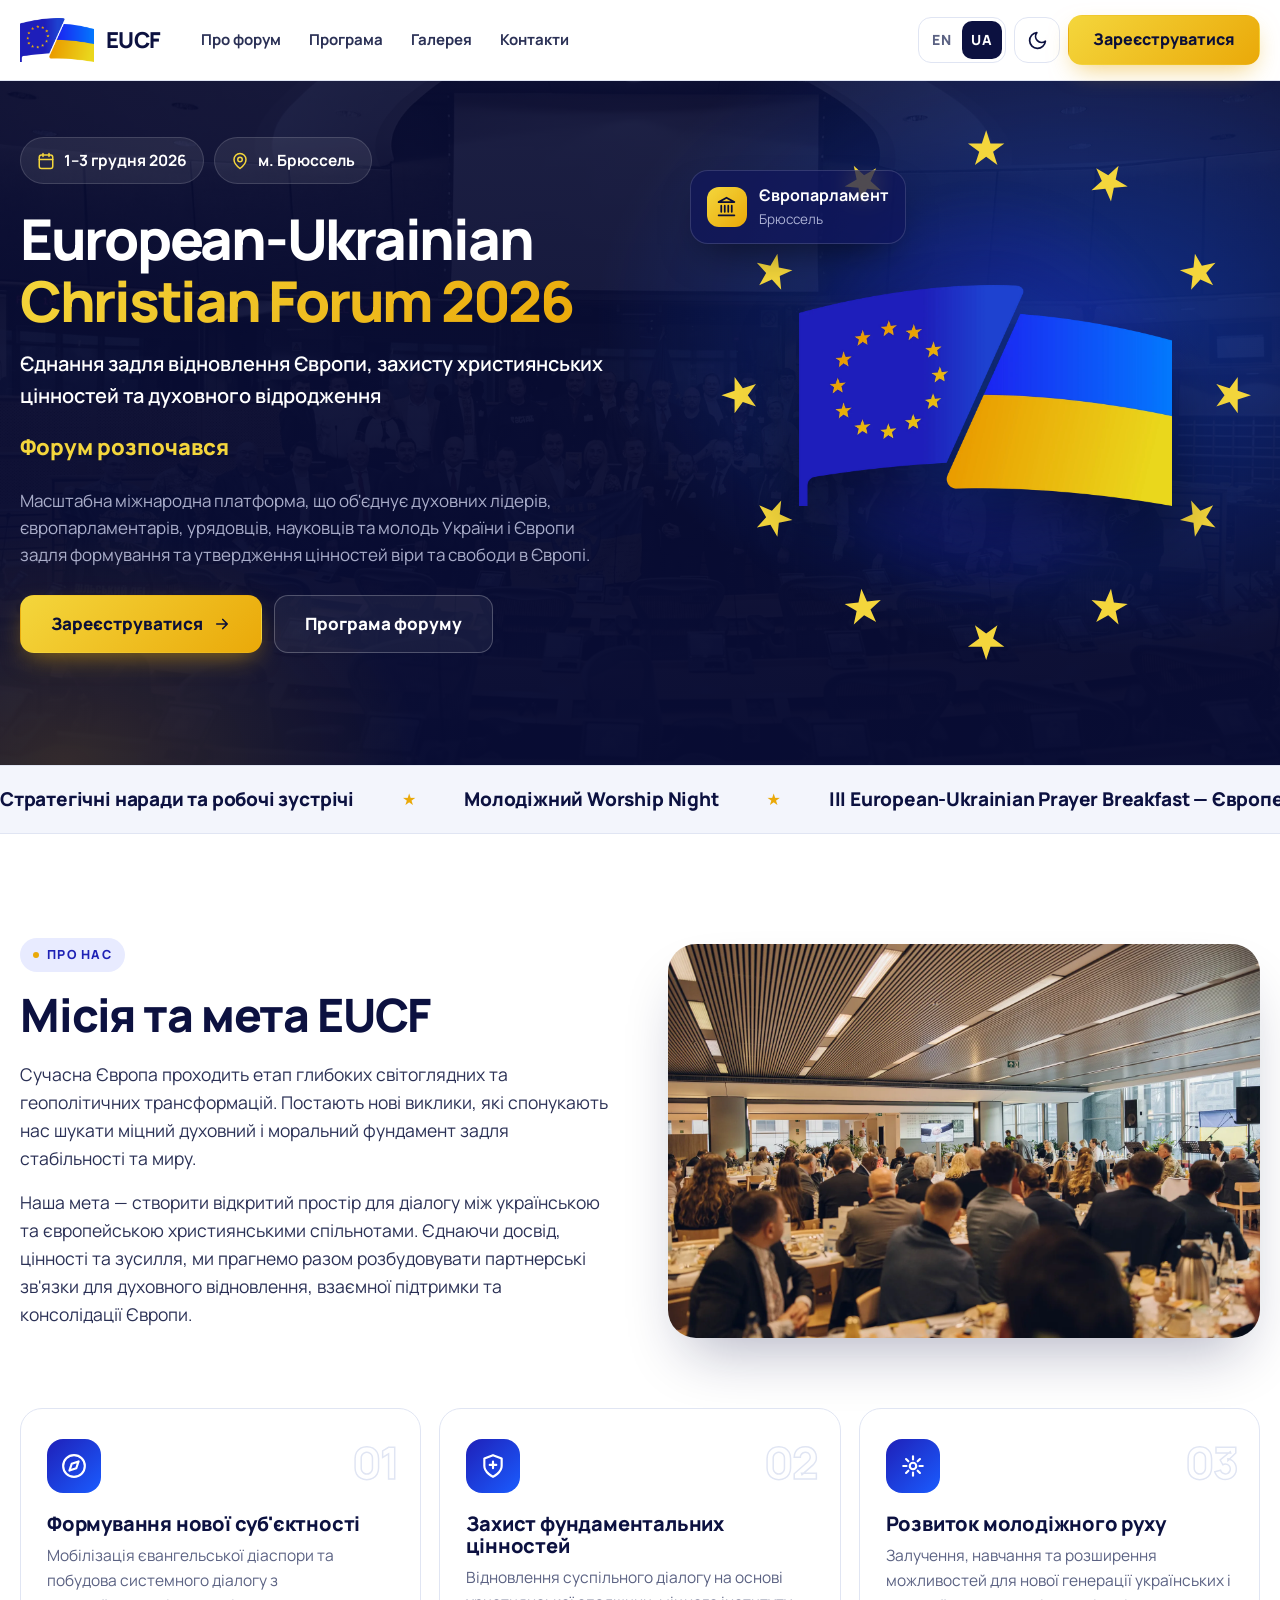
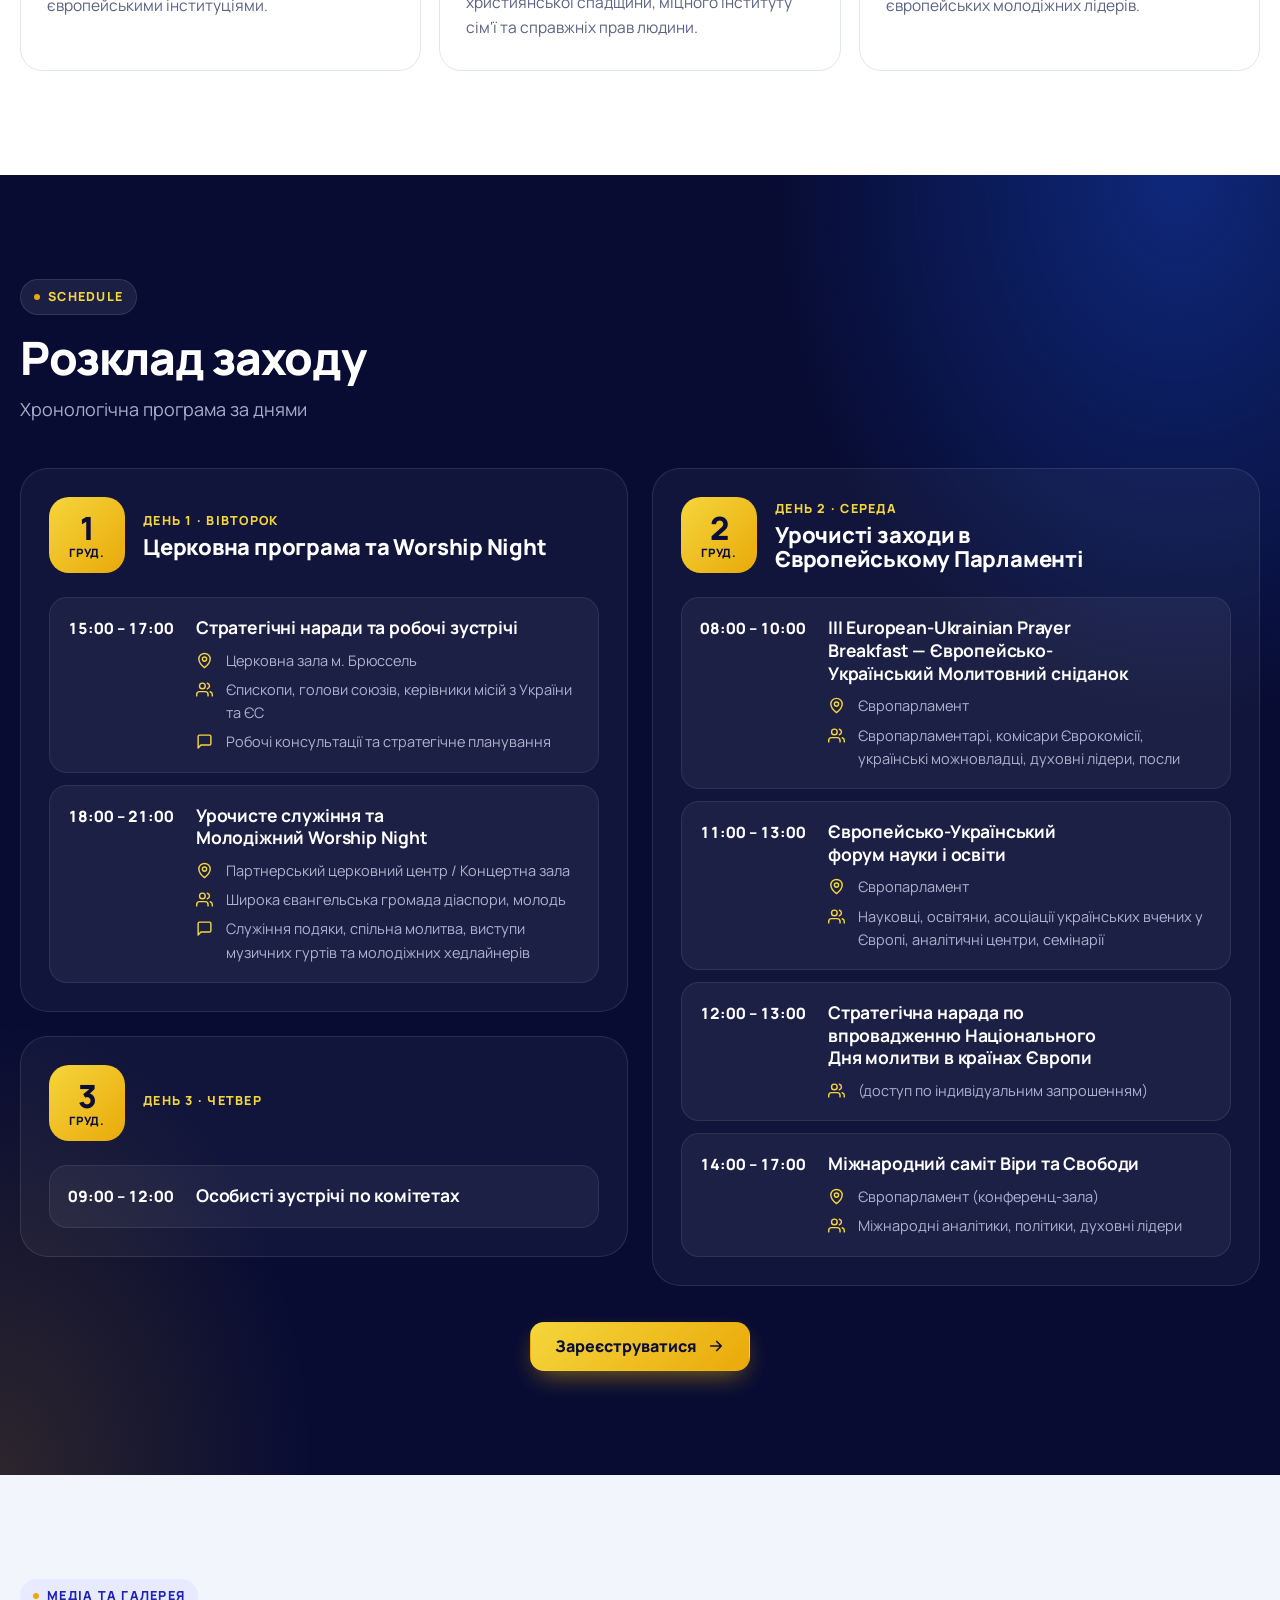
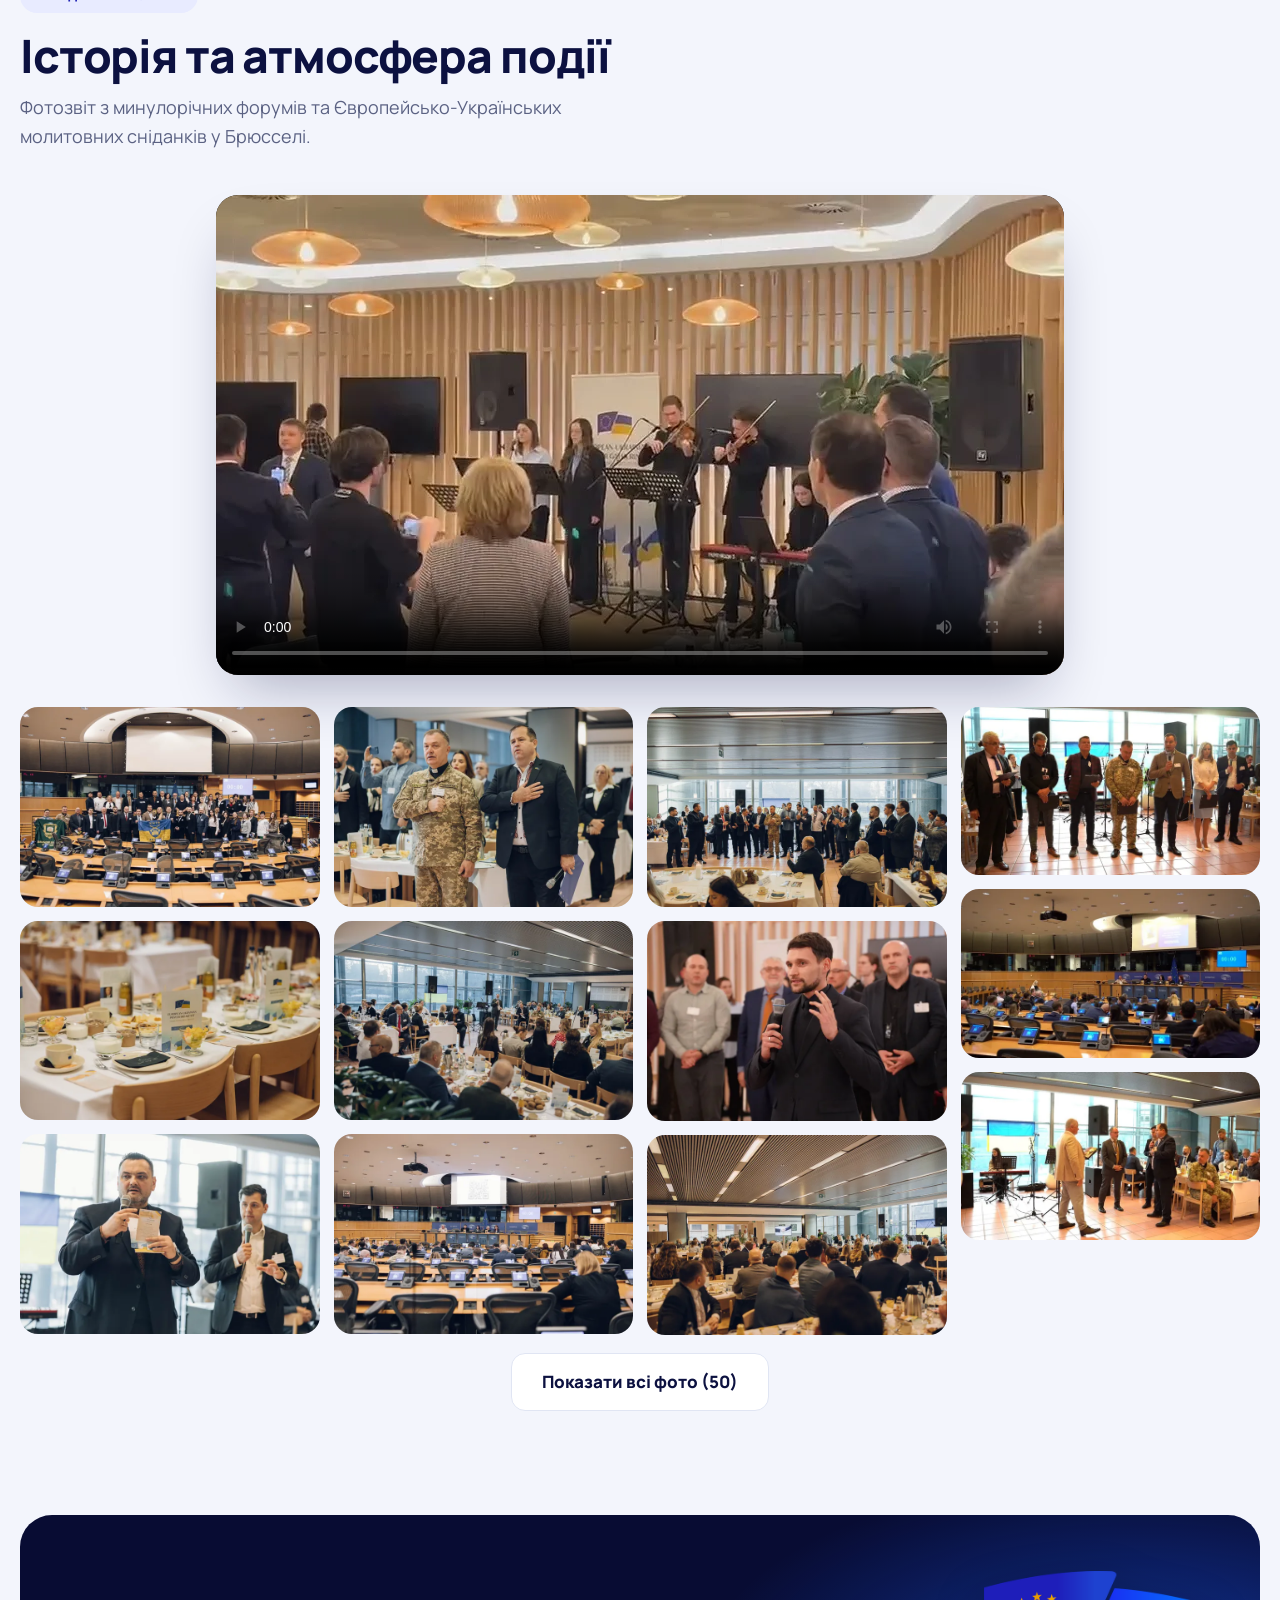
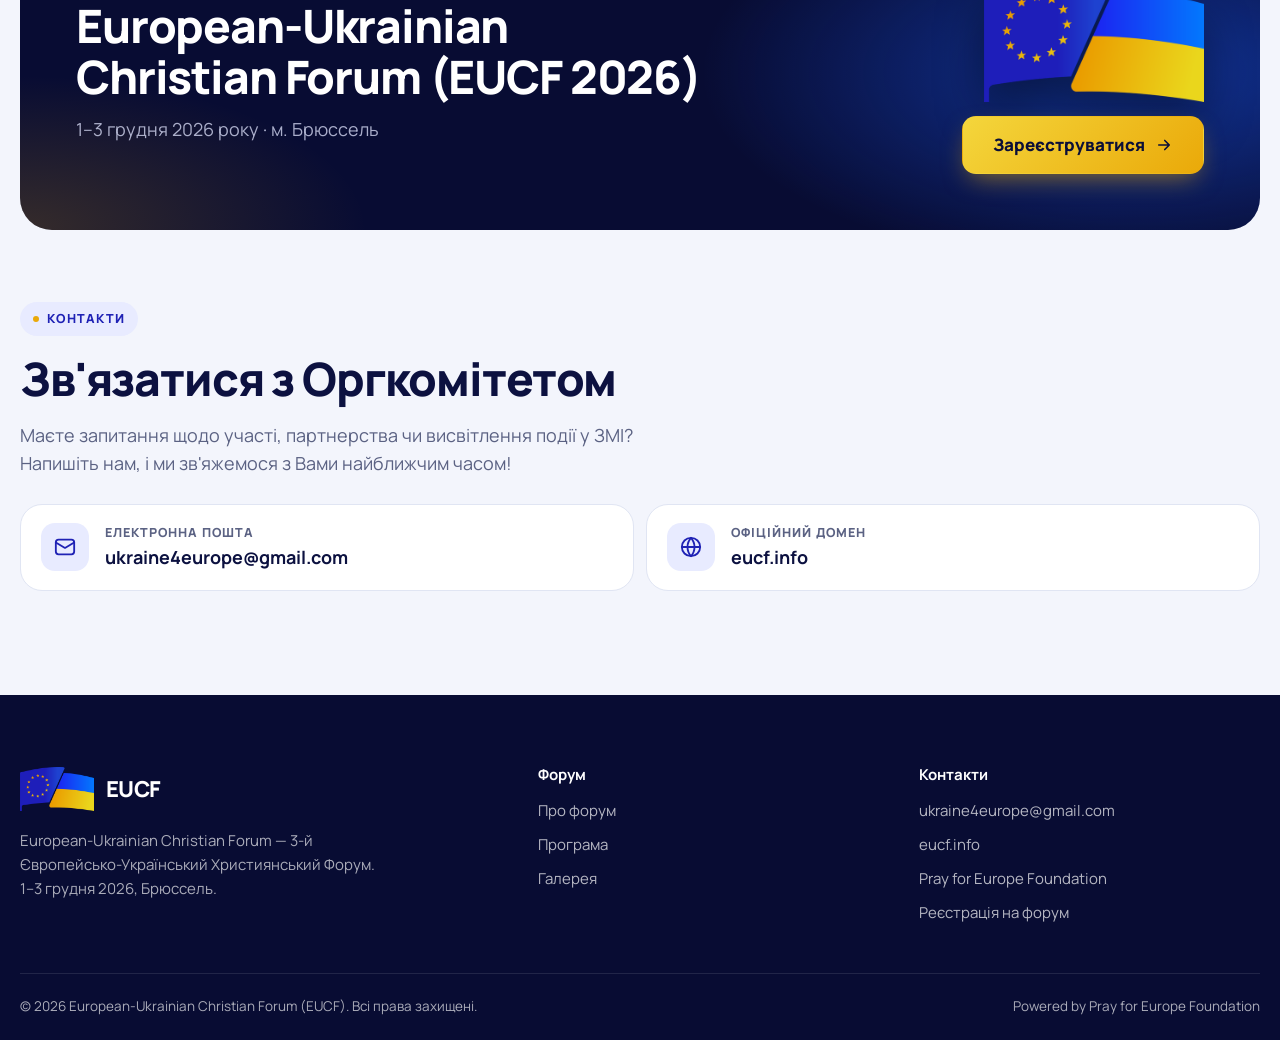
==== commit fd741187: "Contact: use ukraine4europe@gmail.com, hide the feedback form Co-Authored-By: Claude Opus 5.5 <norep" ====
--- a/ua/index.html
+++ b/ua/index.html
@@ -14,7 +14,7 @@
   document.documentElement.classList.add('js');
   try { var t = localStorage.getItem('theme'); if (t === 'dark' || t === 'light') document.documentElement.setAttribute('data-theme', t); } catch (e) {}
 </script>
-<link rel="stylesheet" href="../style.css?v=16">
+<link rel="stylesheet" href="../style.css?v=20">
 </head>
 <body>
 
@@ -392,43 +392,11 @@
         <h2>Зв'язатися з Оргкомітетом</h2>
         <p>Маєте запитання щодо участі, партнерства чи висвітлення події у ЗМІ? Напишіть нам, і ми зв'яжемося з Вами найближчим часом!</p>
         <div class="contact-cards">
-          <a class="contact-card" href="mailto:info@eucf.info"><span class="contact-card__ico"><svg><use href="#i-mail"/></svg></span><span><small>Електронна пошта</small><b>info@eucf.info</b></span></a>
+          <a class="contact-card" href="mailto:ukraine4europe@gmail.com"><span class="contact-card__ico"><svg><use href="#i-mail"/></svg></span><span><small>Електронна пошта</small><b>ukraine4europe@gmail.com</b></span></a>
           <a class="contact-card" href="https://eucf.info/"><span class="contact-card__ico"><svg><use href="#i-globe"/></svg></span><span><small>Офіційний домен</small><b>eucf.info</b></span></a>
         </div>
       </div>
 
-      <div class="form-card" data-reveal style="--d:.1s">
-        <form id="contact-form" novalidate data-endpoint="https://formsubmit.co/ajax/info@eucf.info">
-          <div class="form-grid">
-            <div class="field">
-              <label for="f-name">Ваше ім'я <i>*</i></label>
-              <input id="f-name" name="name" type="text" autocomplete="name" required minlength="2">
-              <span class="err">Вкажіть ім'я</span>
-            </div>
-            <div class="field">
-              <label for="f-email">Email <i>*</i></label>
-              <input id="f-email" name="email" type="email" autocomplete="email" required>
-              <span class="err">Вкажіть коректний email</span>
-            </div>
-            <div class="field">
-              <label for="f-phone">Телефон / Telegram</label>
-              <input id="f-phone" name="phone" type="text" autocomplete="tel">
-            </div>
-            <div class="field">
-              <label for="f-org">Організація чи церква</label>
-              <input id="f-org" name="organization" type="text" autocomplete="organization">
-            </div>
-            <div class="field full">
-              <label for="f-msg">Повідомлення <i>*</i></label>
-              <textarea id="f-msg" name="message" required minlength="5"></textarea>
-              <span class="err">Напишіть повідомлення</span>
-            </div>
-          </div>
-          <input type="text" name="_honey" tabindex="-1" autocomplete="off" style="position:absolute;left:-9999px" aria-hidden="true">
-          <button class="btn btn--blue btn--lg btn--block" type="submit">Надіслати <svg class="arr"><use href="#i-arrow"/></svg></button>
-          <p class="form-error" role="alert">Не вдалося надіслати повідомлення. Спробуйте ще раз або напишіть на <a href="mailto:info@eucf.info">info@eucf.info</a>.</p>
-        </form>
-      </div>
     </div>
   </div>
 </section>
@@ -453,7 +421,7 @@
       <div>
         <h4>Контакти</h4>
         <ul>
-          <li><a href="mailto:info@eucf.info">info@eucf.info</a></li>
+          <li><a href="mailto:ukraine4europe@gmail.com">ukraine4europe@gmail.com</a></li>
           <li><a href="https://eucf.info/">eucf.info</a></li>
           <li><a href="https://nationaldayofprayer.eu/" data-link="pfe" target="_blank" rel="noopener">Pray for Europe Foundation</a></li>
           <li><a href="#contact" data-register target="_blank" rel="noopener">Реєстрація на форум</a></li>
--- a/style.css
+++ b/style.css
@@ -374,6 +374,11 @@
 /* Contact */
 .contact { display: grid; grid-template-columns: .9fr 1.1fr; gap: 48px; align-items: start; }
 .contact > * { min-width: 0; }
+.contact > :only-child { grid-column: 1 / -1; } /* form hidden: contacts take the full width */
+.contact > :only-child > p { max-width: 640px; }
+@media (min-width: 800px) { .contact > :only-child .contact-cards { grid-template-columns: repeat(2, minmax(0, 1fr)); } }
+/* the e-mail is one long word: size it to the card so it never breaks (13.7 = its width in em) */
+@media (max-width: 799px) { .contact .contact-card b { font-size: min(18px, calc((100vw - 138px) / 13.7)); } }
 .contact__info h2 { margin-bottom: 16px; }
 .contact__info > p { font-size: 18px; color: var(--muted); margin-bottom: 26px; }
 .contact-cards { display: grid; gap: 12px; }
@@ -510,6 +515,13 @@
   .lightbox__count { bottom: 24px; }
 }
 
+/* small phones: the e-mail address must not break in the middle */
+@media (max-width: 374px) {
+  .contact-card { padding: 16px; gap: 12px; }
+  .contact-card__ico { width: 40px; height: 40px; }
+  .contact .contact-card b { font-size: min(18px, calc((100vw - 118px) / 13.7)); }
+}
+
 /* very small phones (320 px): header with the EN/UA switch must still fit */
 @media (max-width: 360px) {
   .header__inner { gap: 6px; }
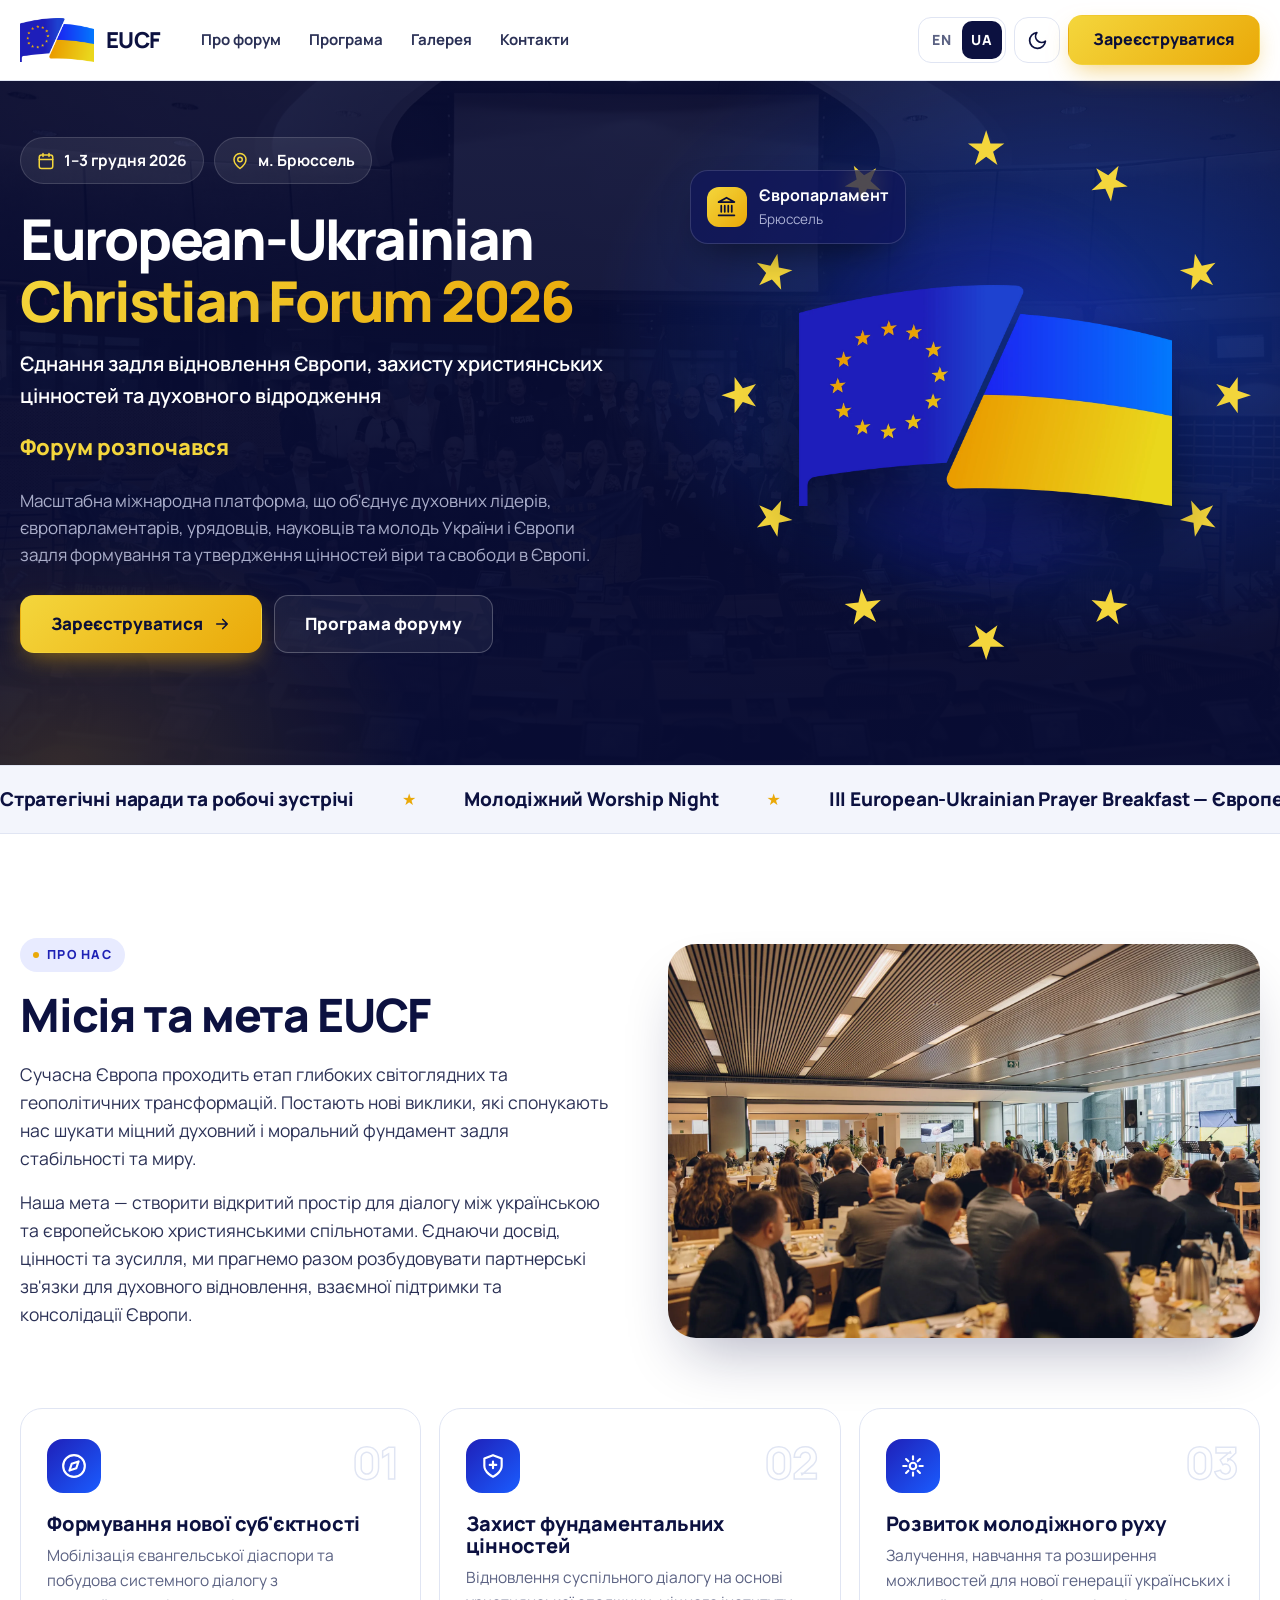
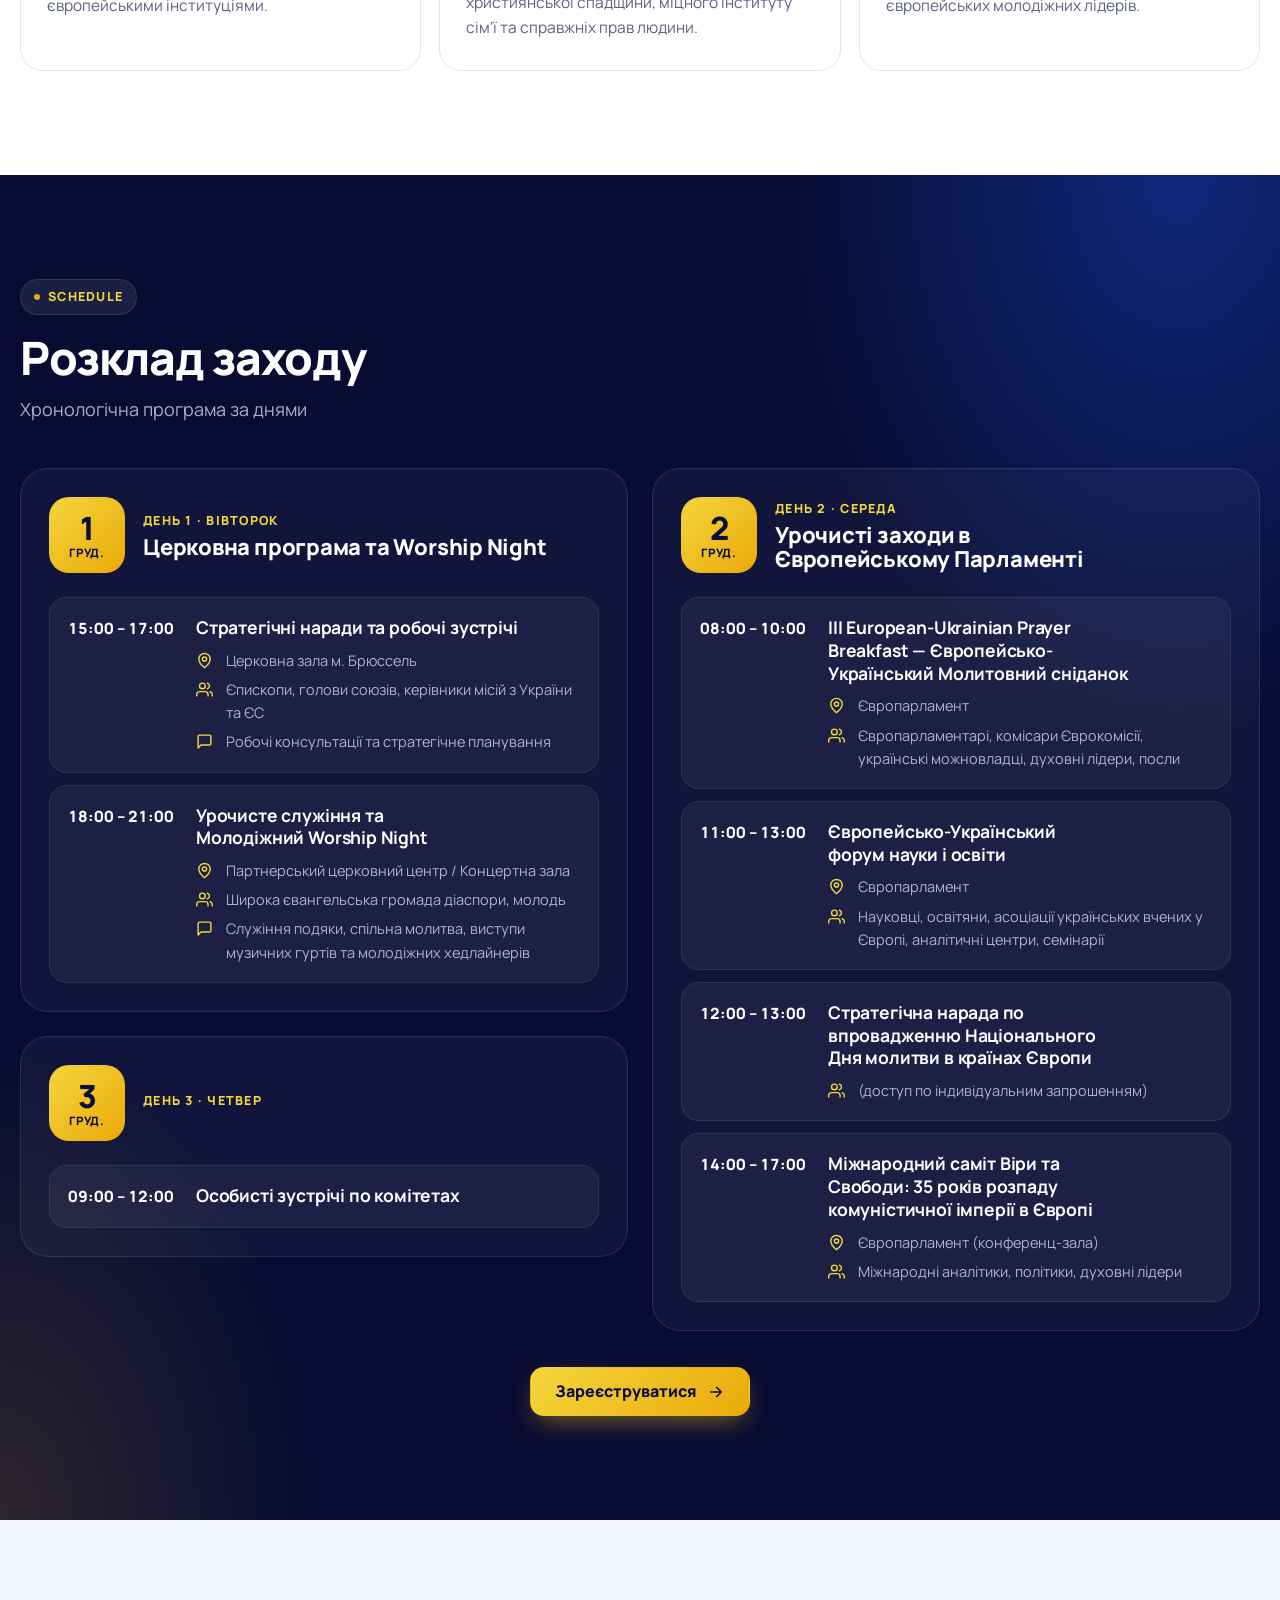
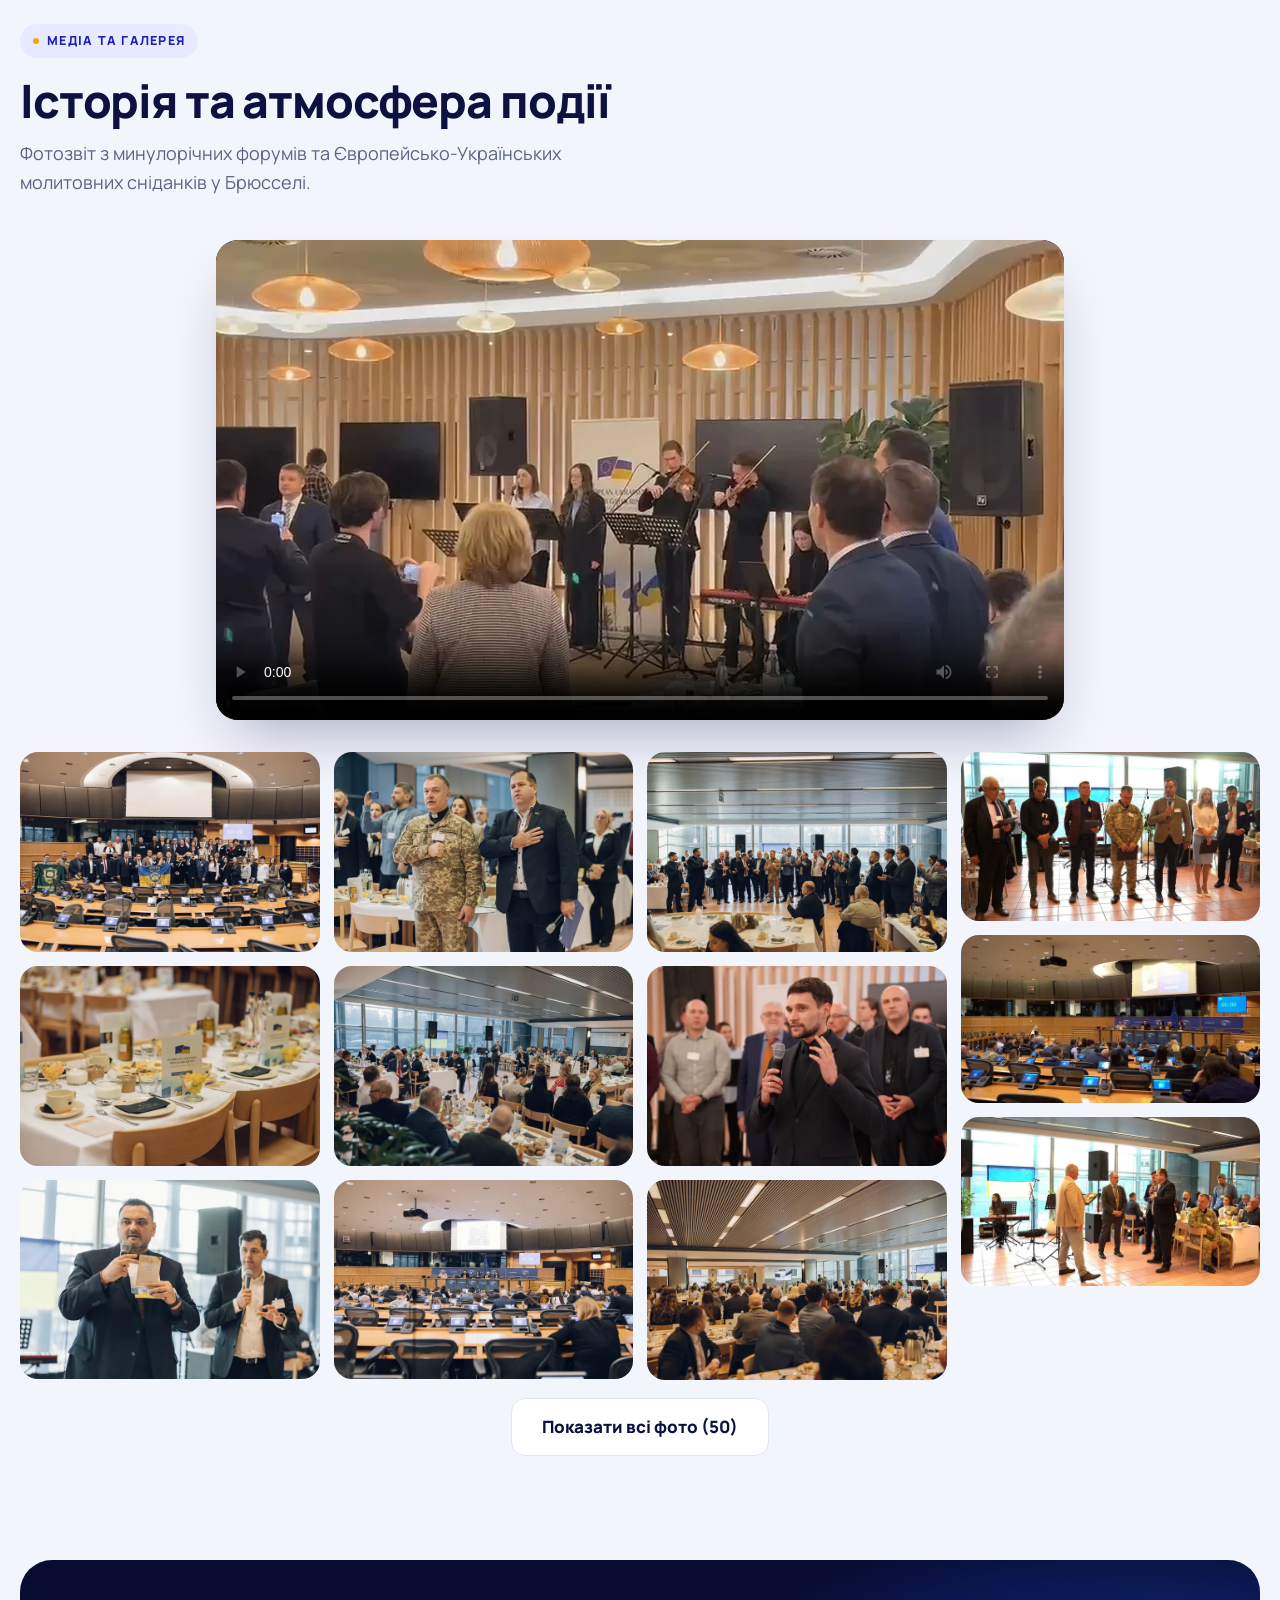
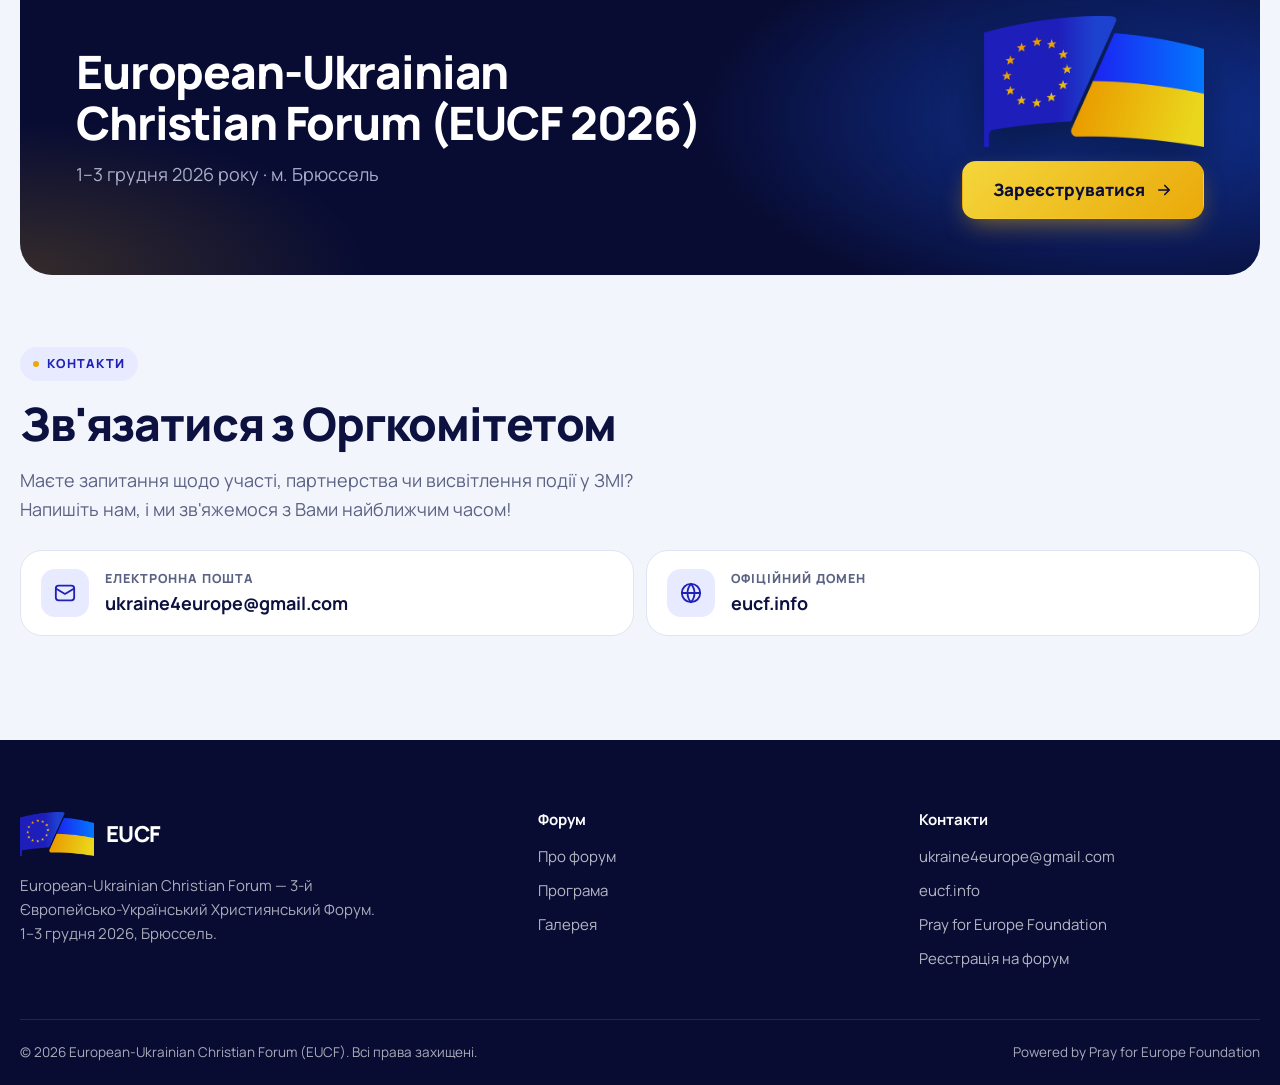
==== commit 6d66f315: "Schedule: add 35-years subtitle to the Faith and Freedom summit Co-Authored-By: Claude Opus 5.5 <nor" ====
--- a/ua/index.html
+++ b/ua/index.html
@@ -266,7 +266,7 @@
           <li class="slot">
             <span class="slot__time">14:00 – 17:00</span>
             <div>
-              <h4>Міжнародний саміт Віри та Свободи</h4>
+              <h4>Міжнародний саміт Віри та Свободи: 35 років розпаду комуністичної імперії в Європі</h4>
               <dl>
                 <div><dt><svg aria-label="Локація"><use href="#i-pin"/></svg></dt><dd>Європарламент (конференц-зала)</dd></div>
                 <div><dt><svg aria-label="Учасники"><use href="#i-users"/></svg></dt><dd>Міжнародні аналітики, політики, духовні лідери</dd></div>
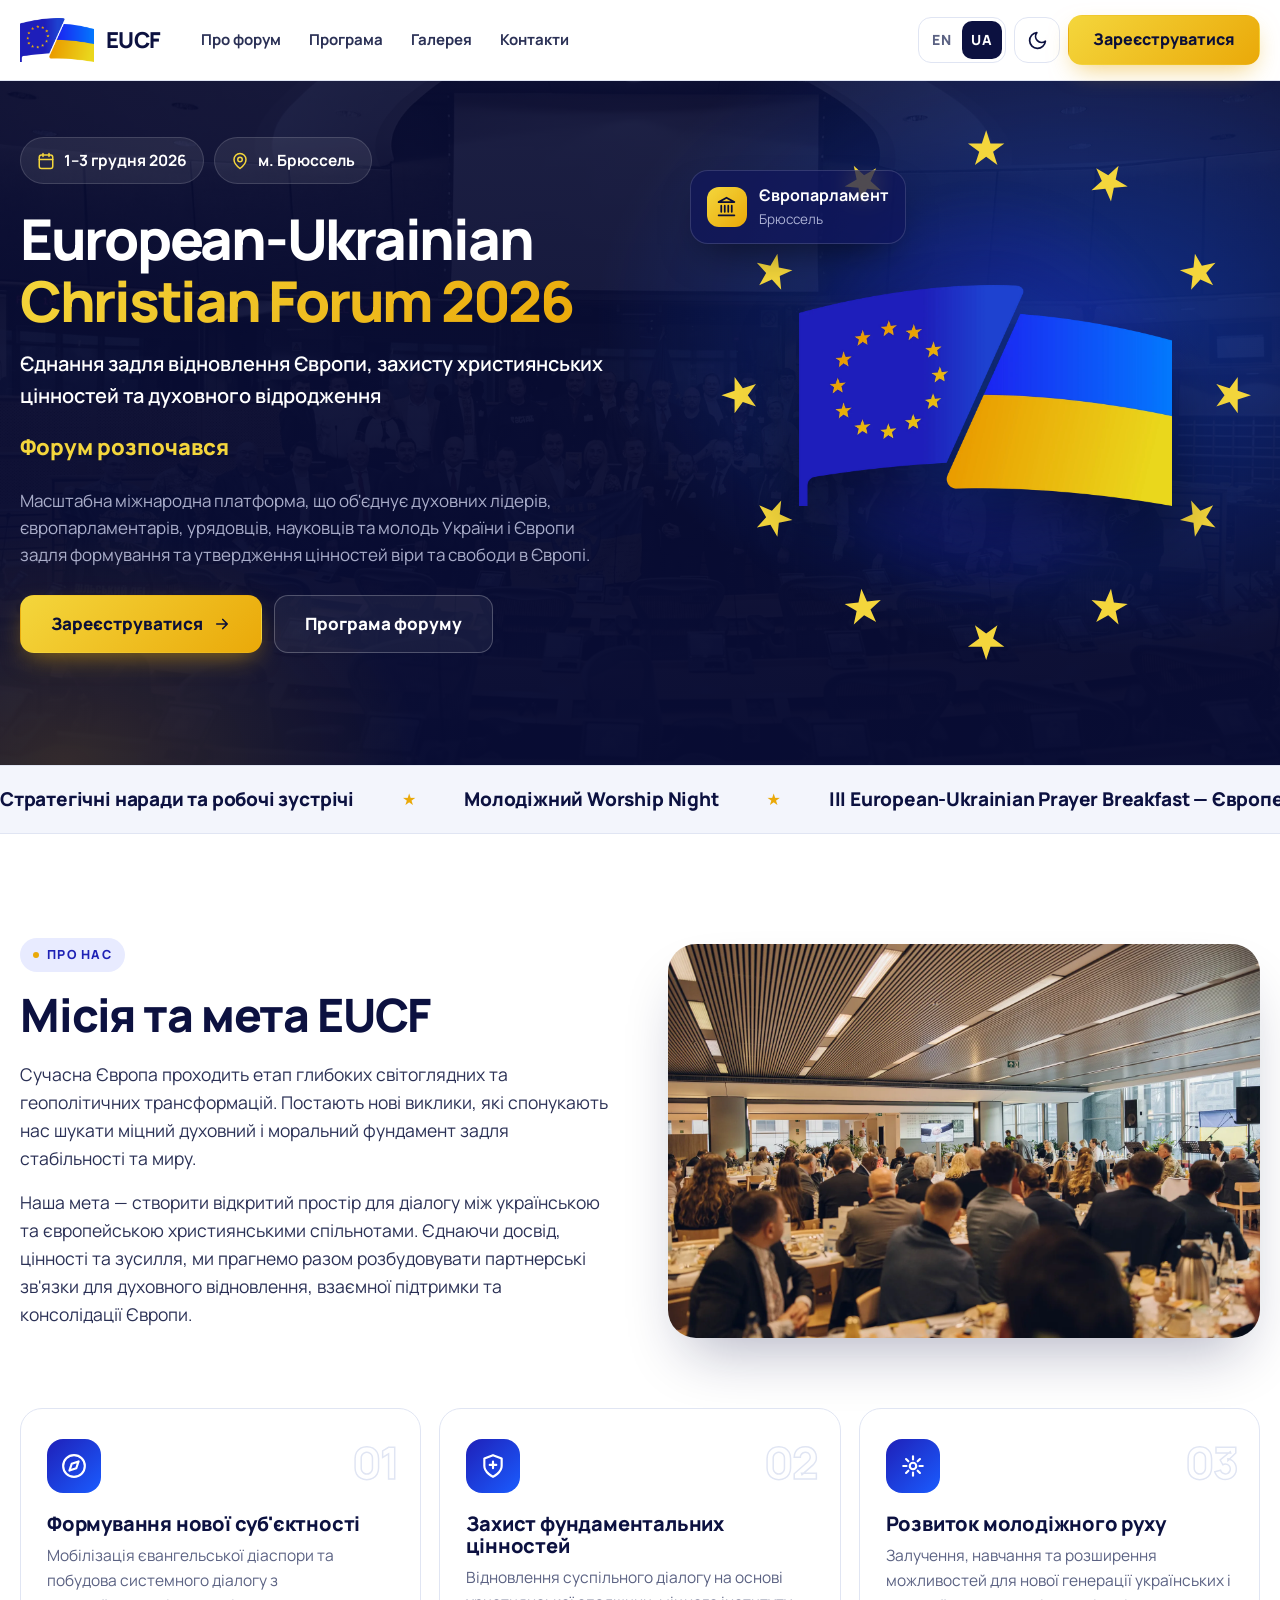
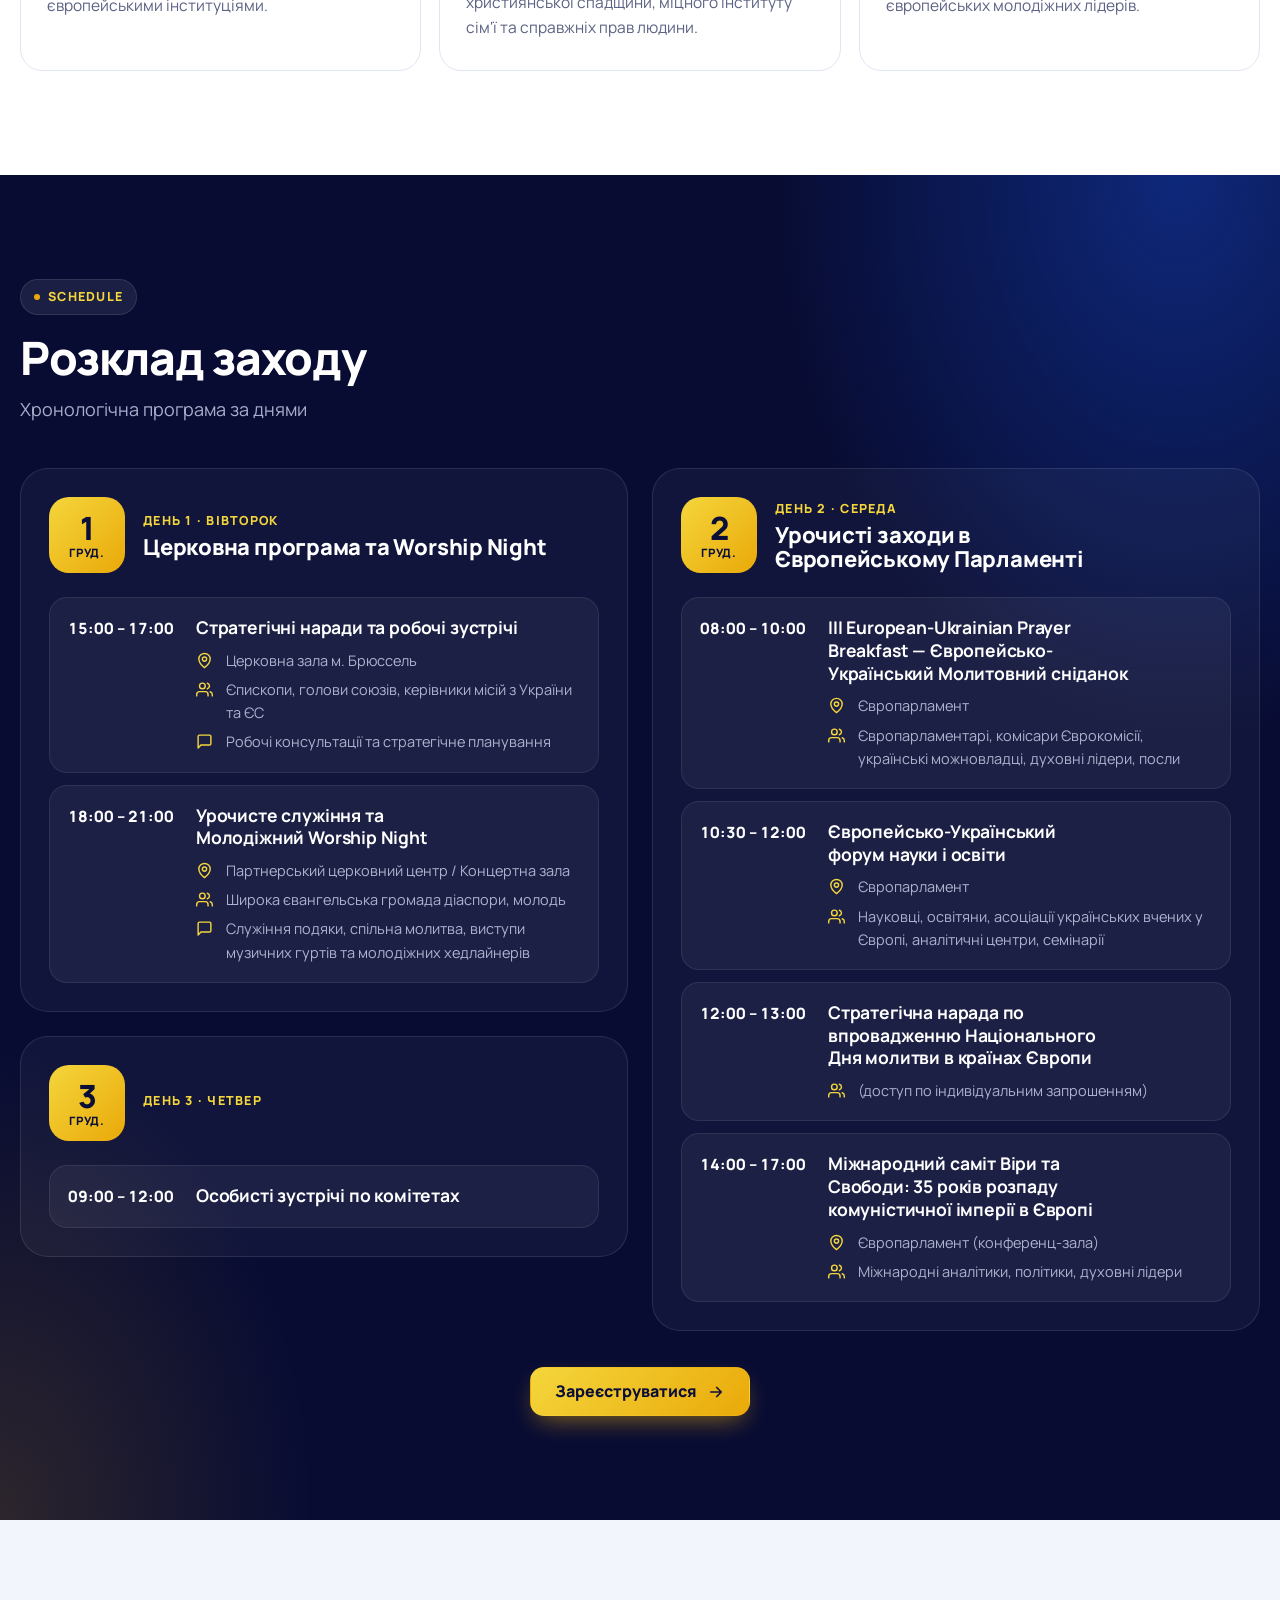
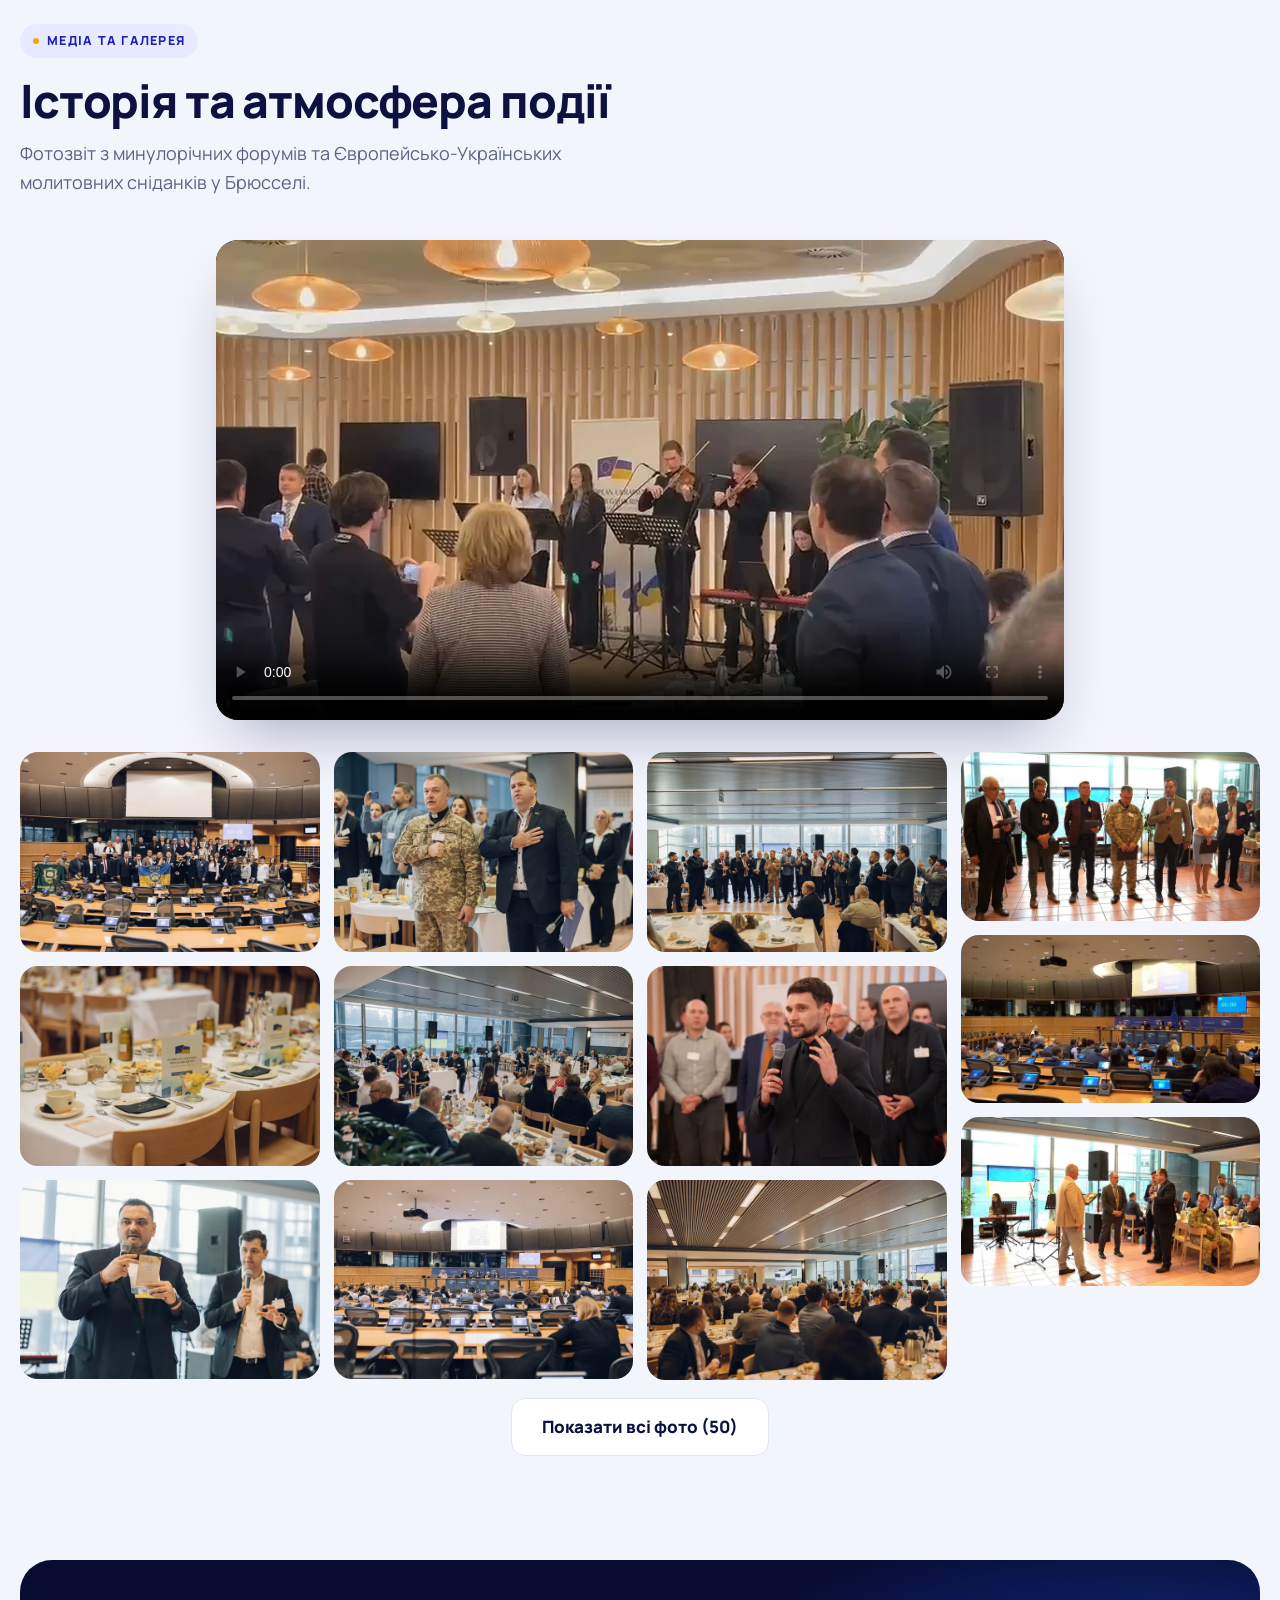
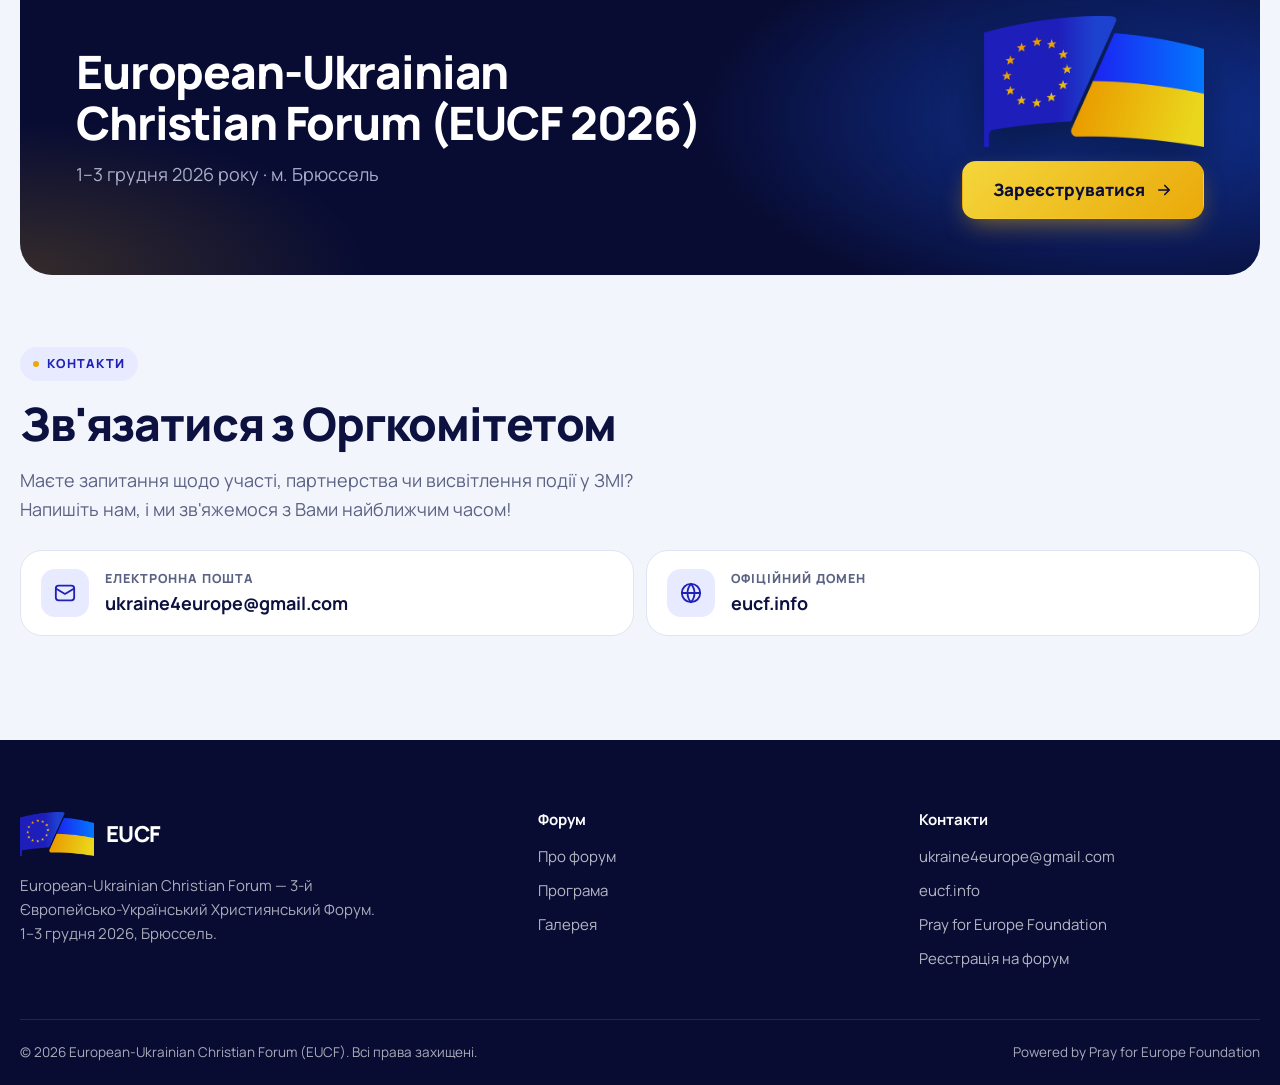
==== commit 6a22508b: "Schedule: science and education forum 10:30-12:00 Co-Authored-By: Claude Opus 5.5 <noreply@anthropic" ====
--- a/ua/index.html
+++ b/ua/index.html
@@ -245,7 +245,7 @@
             </div>
           </li>
           <li class="slot">
-            <span class="slot__time">11:00 – 13:00</span>
+            <span class="slot__time">10:30 – 12:00</span>
             <div>
               <h4>Європейсько-Український форум науки і освіти</h4>
               <dl>
@@ -266,7 +266,7 @@
           <li class="slot">
             <span class="slot__time">14:00 – 17:00</span>
             <div>
-              <h4>Міжнародний саміт Віри та Свободи: 35 років розпаду комуністичної імперії в Європі</h4>
+              <h4>Міжнародний саміт Віри та Свободи: 35 років розпаду комуністичної імперії в Європі</h4>
               <dl>
                 <div><dt><svg aria-label="Локація"><use href="#i-pin"/></svg></dt><dd>Європарламент (конференц-зала)</dd></div>
                 <div><dt><svg aria-label="Учасники"><use href="#i-users"/></svg></dt><dd>Міжнародні аналітики, політики, духовні лідери</dd></div>
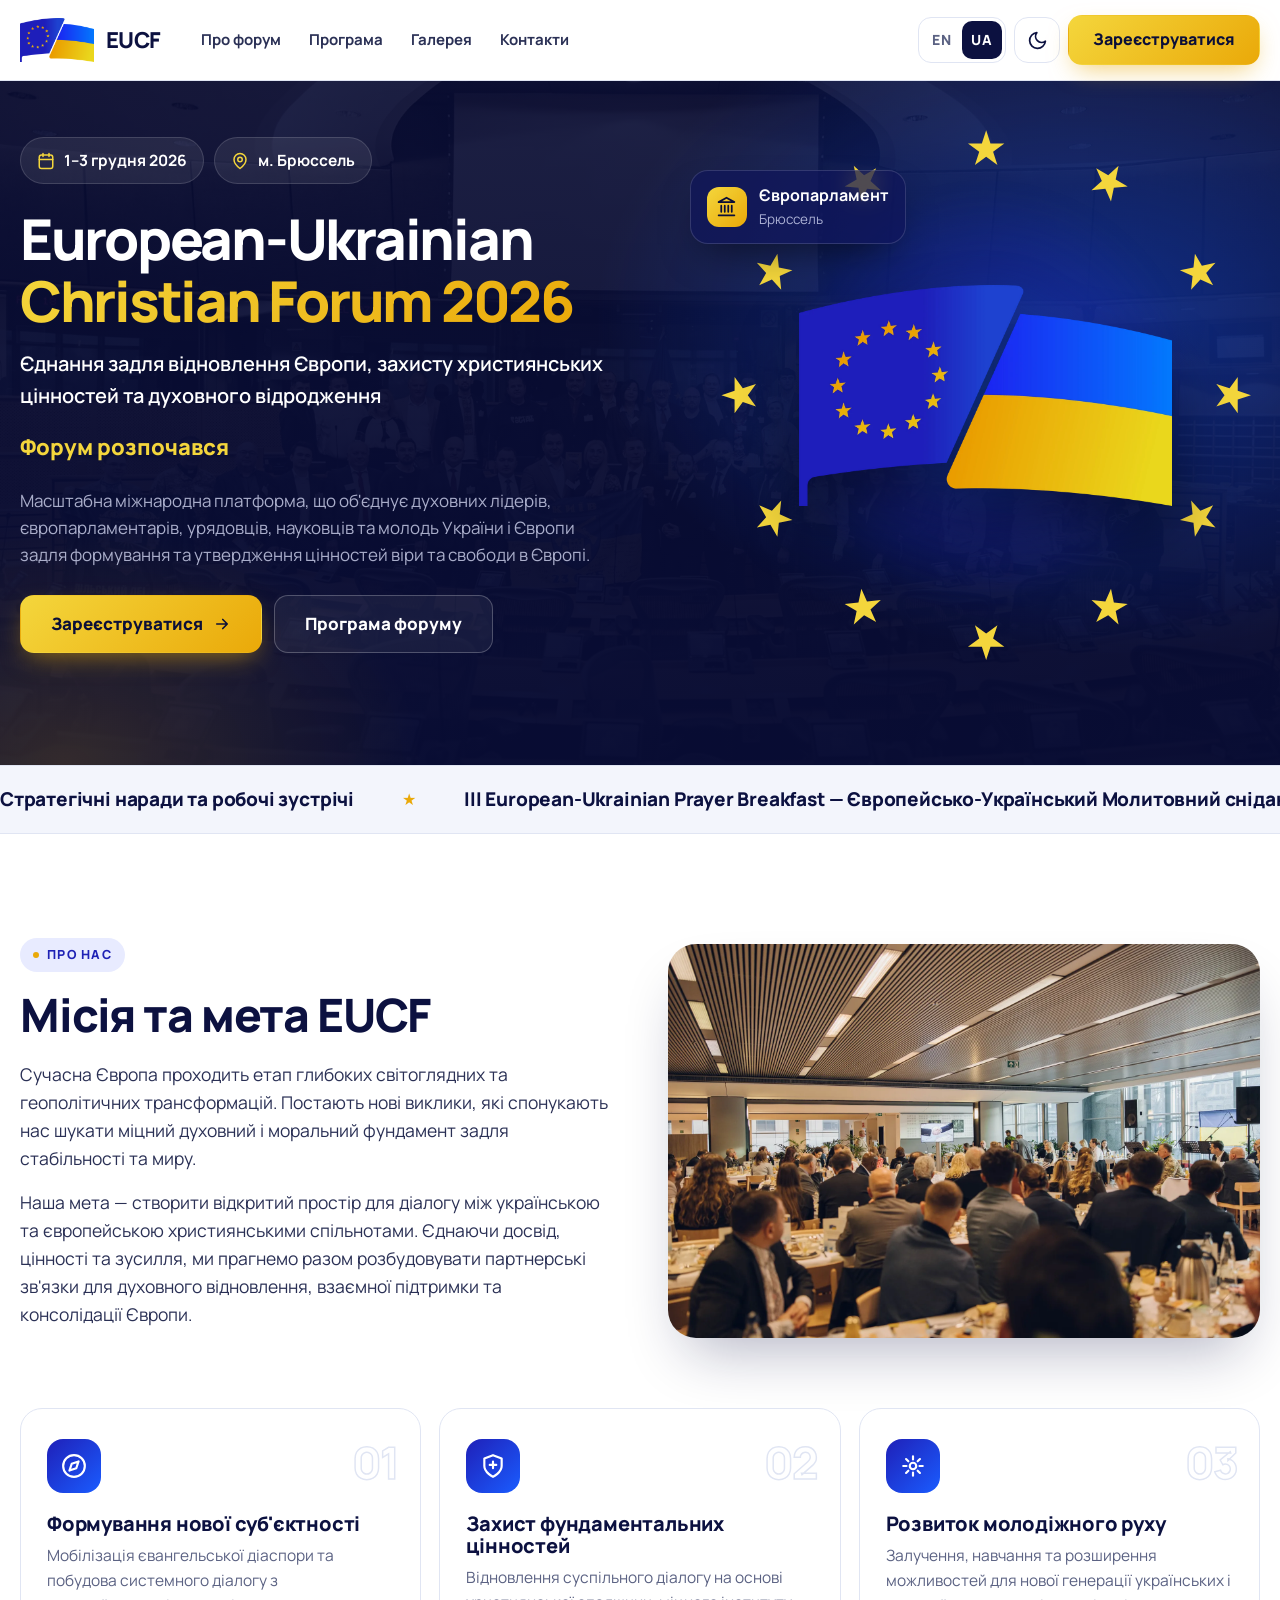
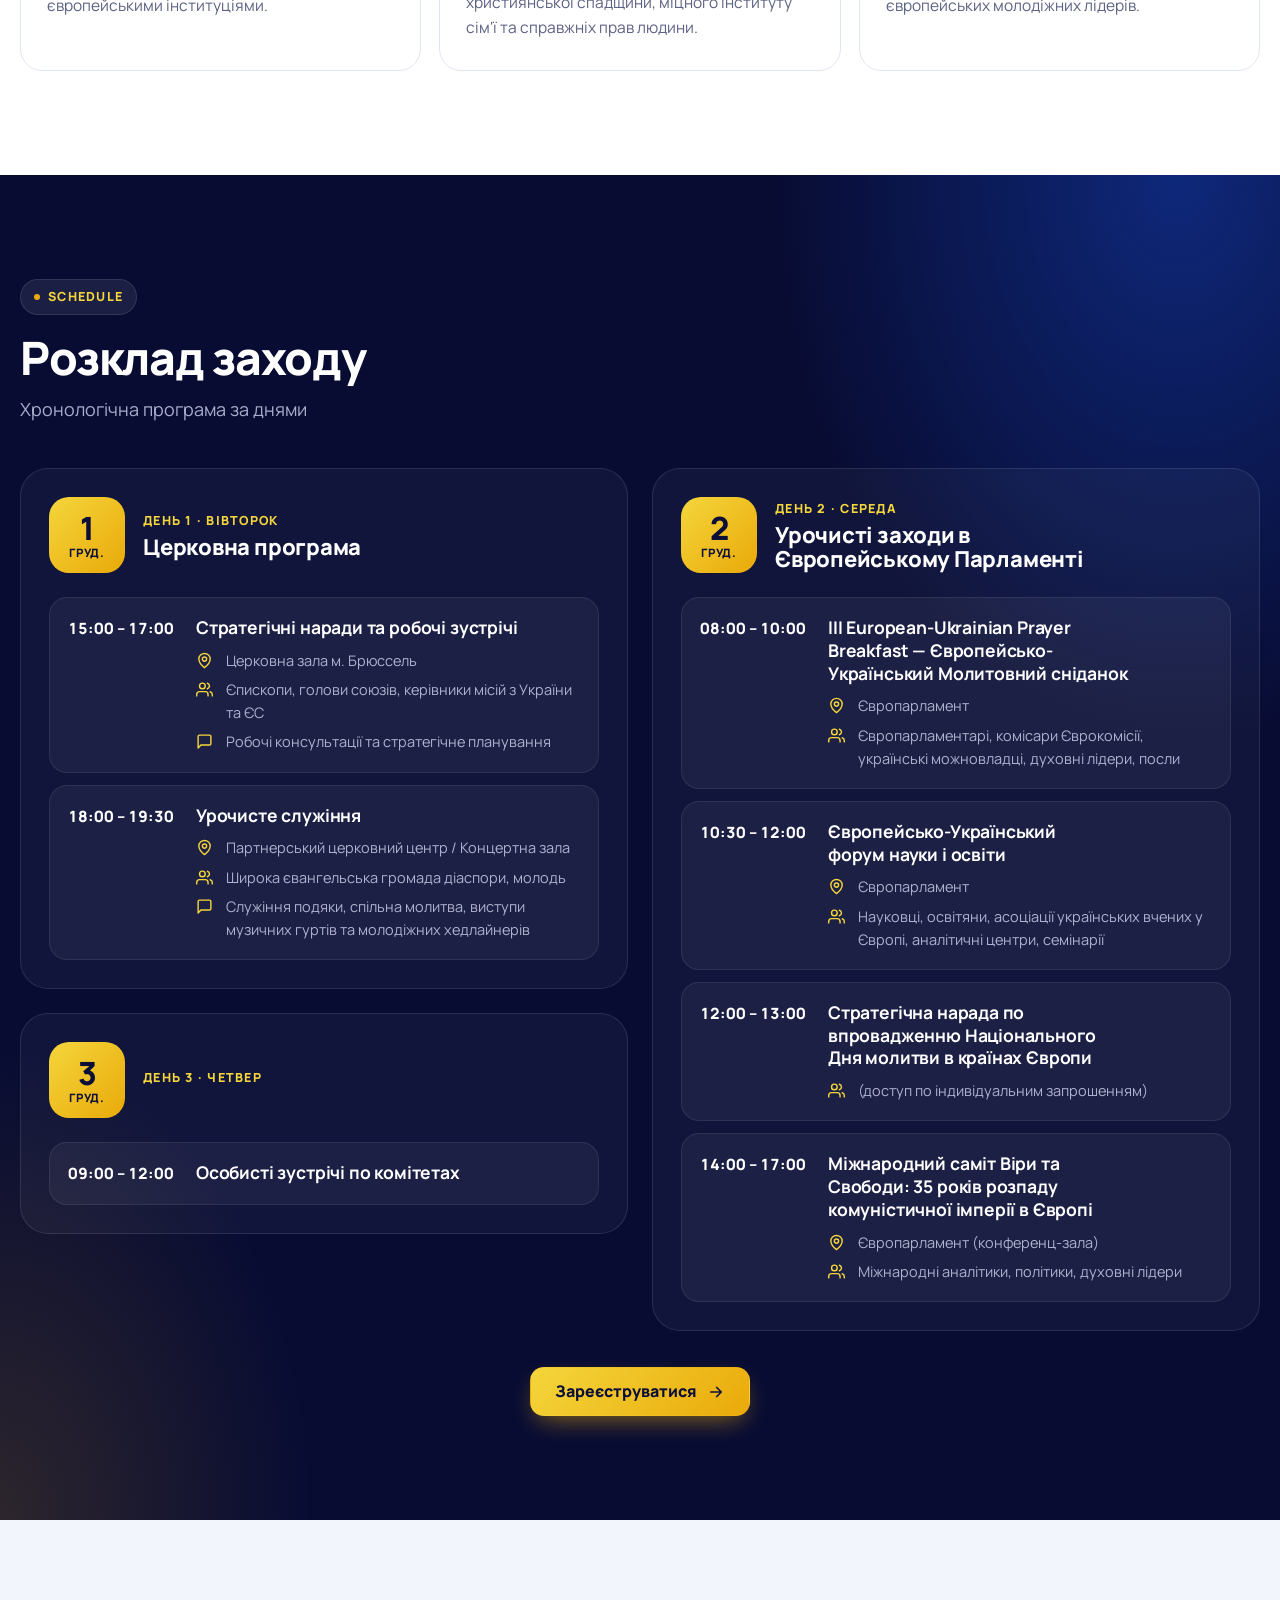
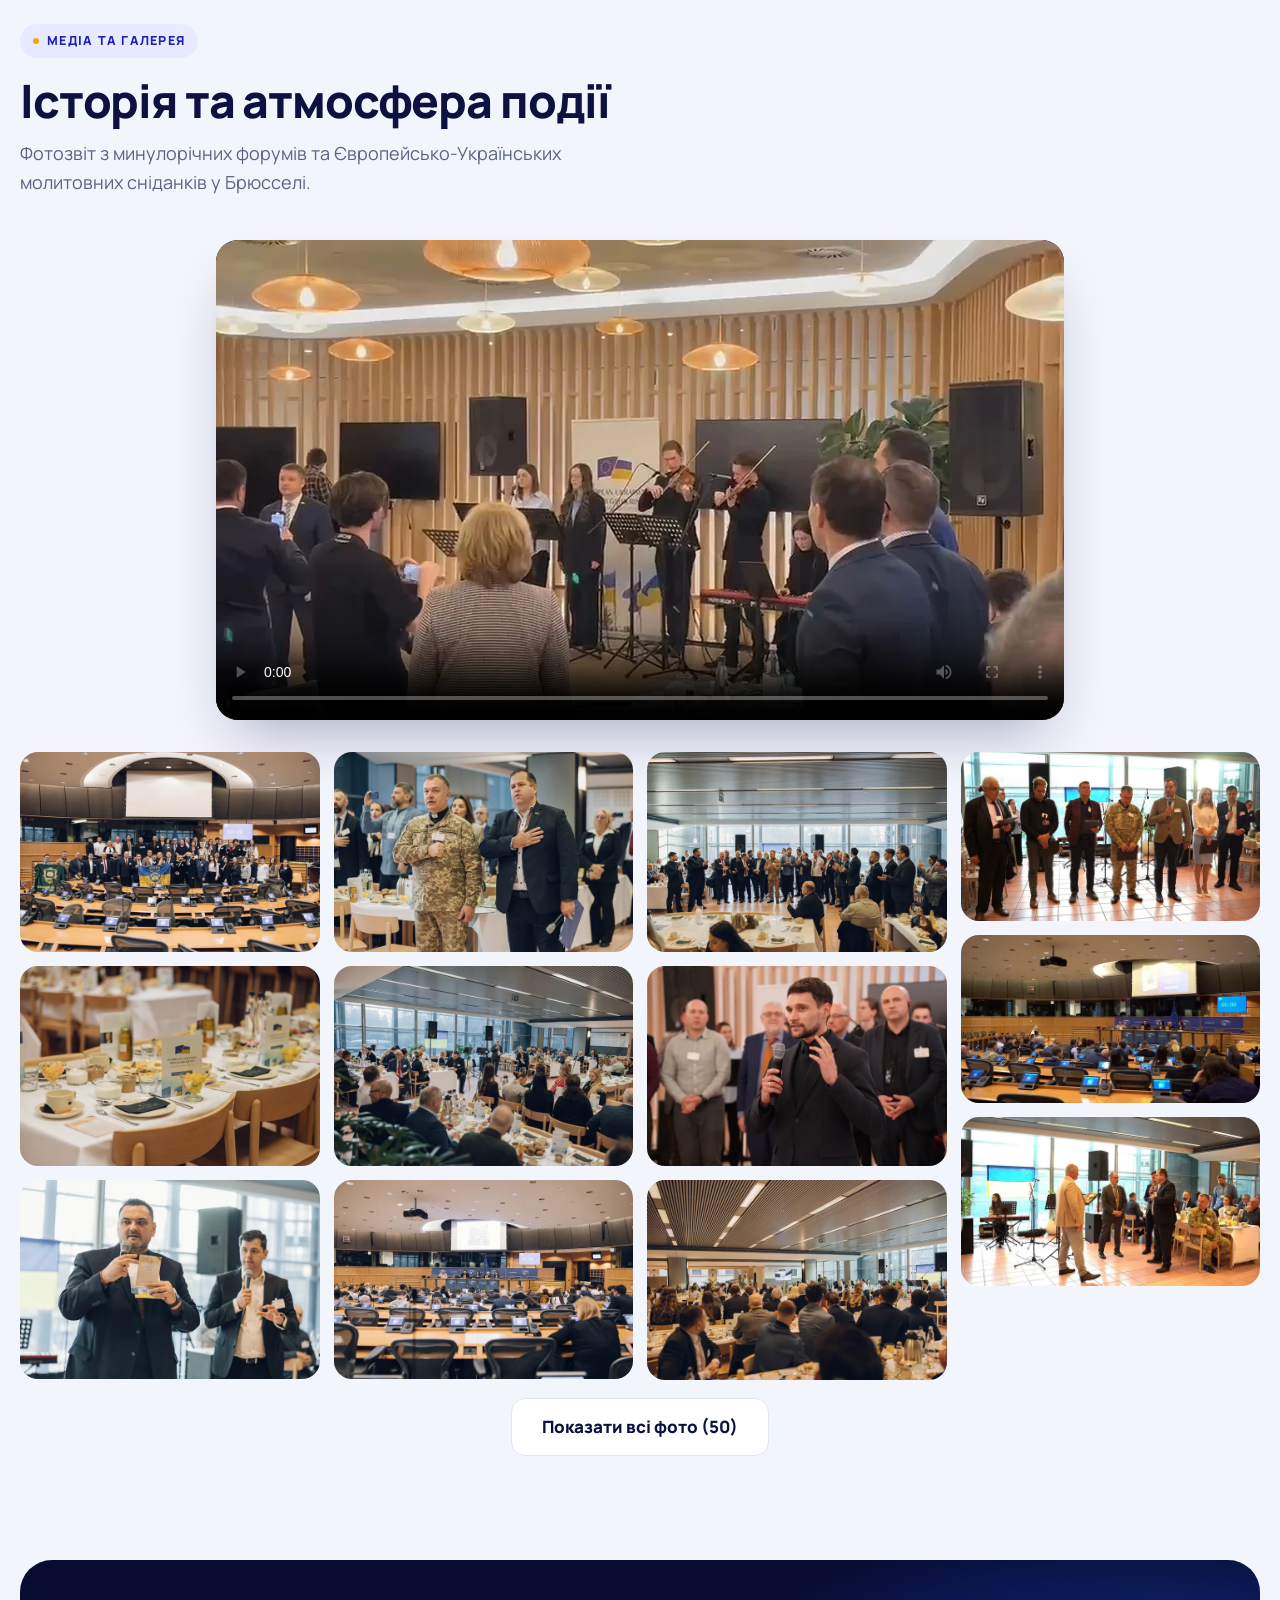
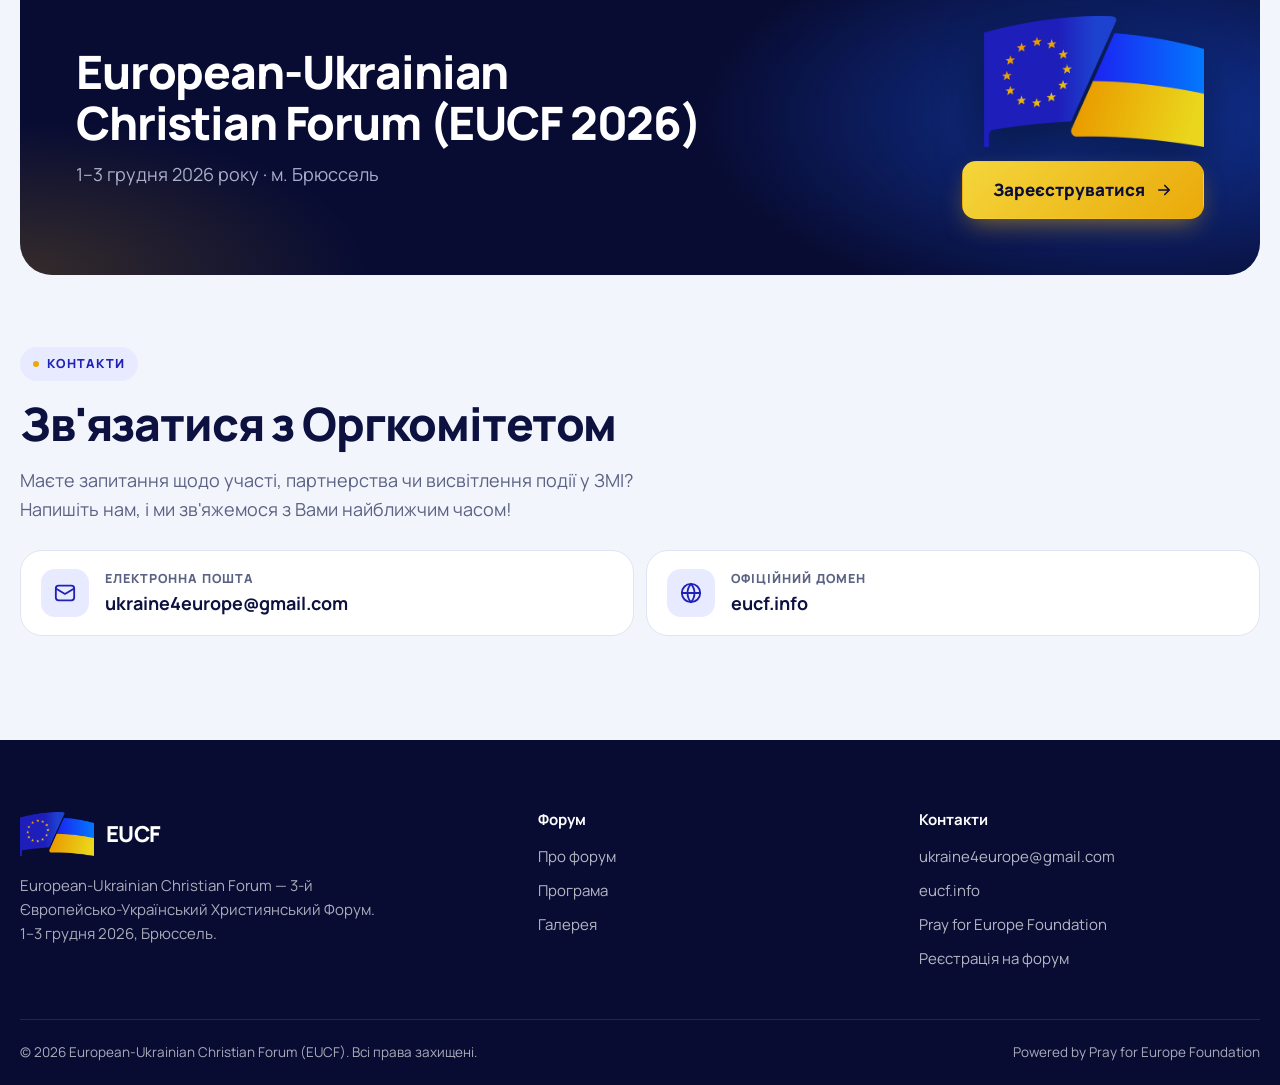
==== commit 752b9804: "Schedule: day 1 evening is the Celebration Service 18:00-19:30, Youth Worship Night removed Ticker k" ====
--- a/ua/index.html
+++ b/ua/index.html
@@ -14,7 +14,7 @@
   document.documentElement.classList.add('js');
   try { var t = localStorage.getItem('theme'); if (t === 'dark' || t === 'light') document.documentElement.setAttribute('data-theme', t); } catch (e) {}
 </script>
-<link rel="stylesheet" href="../style.css?v=20">
+<link rel="stylesheet" href="../style.css?v=21">
 </head>
 <body>
 
@@ -141,8 +141,8 @@
 
 <div class="marquee" aria-hidden="true">
   <div class="marquee__track">
-    <span>Стратегічні наради та робочі зустрічі</span><span>Молодіжний Worship Night</span><span>III European-Ukrainian Prayer Breakfast — Європейсько-Український Молитовний сніданок</span><span>Європейсько-Український форум науки і освіти</span><span>Міжнародний саміт Віри та Свободи</span>
-    <span>Стратегічні наради та робочі зустрічі</span><span>Молодіжний Worship Night</span><span>III European-Ukrainian Prayer Breakfast — Європейсько-Український Молитовний сніданок</span><span>Європейсько-Український форум науки і освіти</span><span>Міжнародний саміт Віри та Свободи</span>
+    <span>Стратегічні наради та робочі зустрічі</span><span>III European-Ukrainian Prayer Breakfast — Європейсько-Український Молитовний сніданок</span><span>Європейсько-Український форум науки і освіти</span><span>Міжнародний саміт Віри та Свободи</span><span>Стратегічні наради та робочі зустрічі</span><span>III European-Ukrainian Prayer Breakfast — Європейсько-Український Молитовний сніданок</span><span>Європейсько-Український форум науки і освіти</span><span>Міжнародний саміт Віри та Свободи</span>
+    <span>Стратегічні наради та робочі зустрічі</span><span>III European-Ukrainian Prayer Breakfast — Європейсько-Український Молитовний сніданок</span><span>Європейсько-Український форум науки і освіти</span><span>Міжнародний саміт Віри та Свободи</span><span>Стратегічні наради та робочі зустрічі</span><span>III European-Ukrainian Prayer Breakfast — Європейсько-Український Молитовний сніданок</span><span>Європейсько-Український форум науки і освіти</span><span>Міжнародний саміт Віри та Свободи</span>
   </div>
 </div>
 
@@ -200,7 +200,7 @@
       <article class="day" data-reveal>
         <header class="day__head">
           <div class="day__date"><b>1</b><small>груд.</small></div>
-          <div><small>День 1 · вівторок</small><h3>Церковна програма та Worship Night</h3></div>
+          <div><small>День 1 · вівторок</small><h3>Церковна програма</h3></div>
         </header>
         <ol class="slots">
           <li class="slot">
@@ -215,9 +215,9 @@
             </div>
           </li>
           <li class="slot">
-            <span class="slot__time">18:00 – 21:00</span>
-            <div>
-              <h4>Урочисте служіння та Молодіжний Worship Night</h4>
+            <span class="slot__time">18:00 – 19:30</span>
+            <div>
+              <h4>Урочисте служіння</h4>
               <dl>
                 <div><dt><svg aria-label="Локація"><use href="#i-pin"/></svg></dt><dd>Партнерський церковний центр / Концертна зала</dd></div>
                 <div><dt><svg aria-label="Учасники"><use href="#i-users"/></svg></dt><dd>Широка євангельська громада діаспори, молодь</dd></div>
--- a/style.css
+++ b/style.css
@@ -250,7 +250,7 @@
 
 /* Marquee */
 .marquee { border-block: 1px solid var(--line); background: var(--bg-alt); overflow: hidden; padding: 18px 0; }
-.marquee__track { display: flex; gap: 48px; width: max-content; animation: marquee 40s linear infinite; }
+.marquee__track { display: flex; gap: 48px; width: max-content; animation: marquee 80s linear infinite; /* each half holds the list twice, so it is wider than a 2560 screen */ }
 .marquee:hover .marquee__track { animation-play-state: paused; }
 .marquee__track span { display: inline-flex; align-items: center; font-weight: 800; font-size: 19px; color: var(--heading); white-space: nowrap; letter-spacing: -.01em; }
 .marquee__track span::after { content: "★"; color: var(--accent); font-size: 16px; margin-left: 48px; }
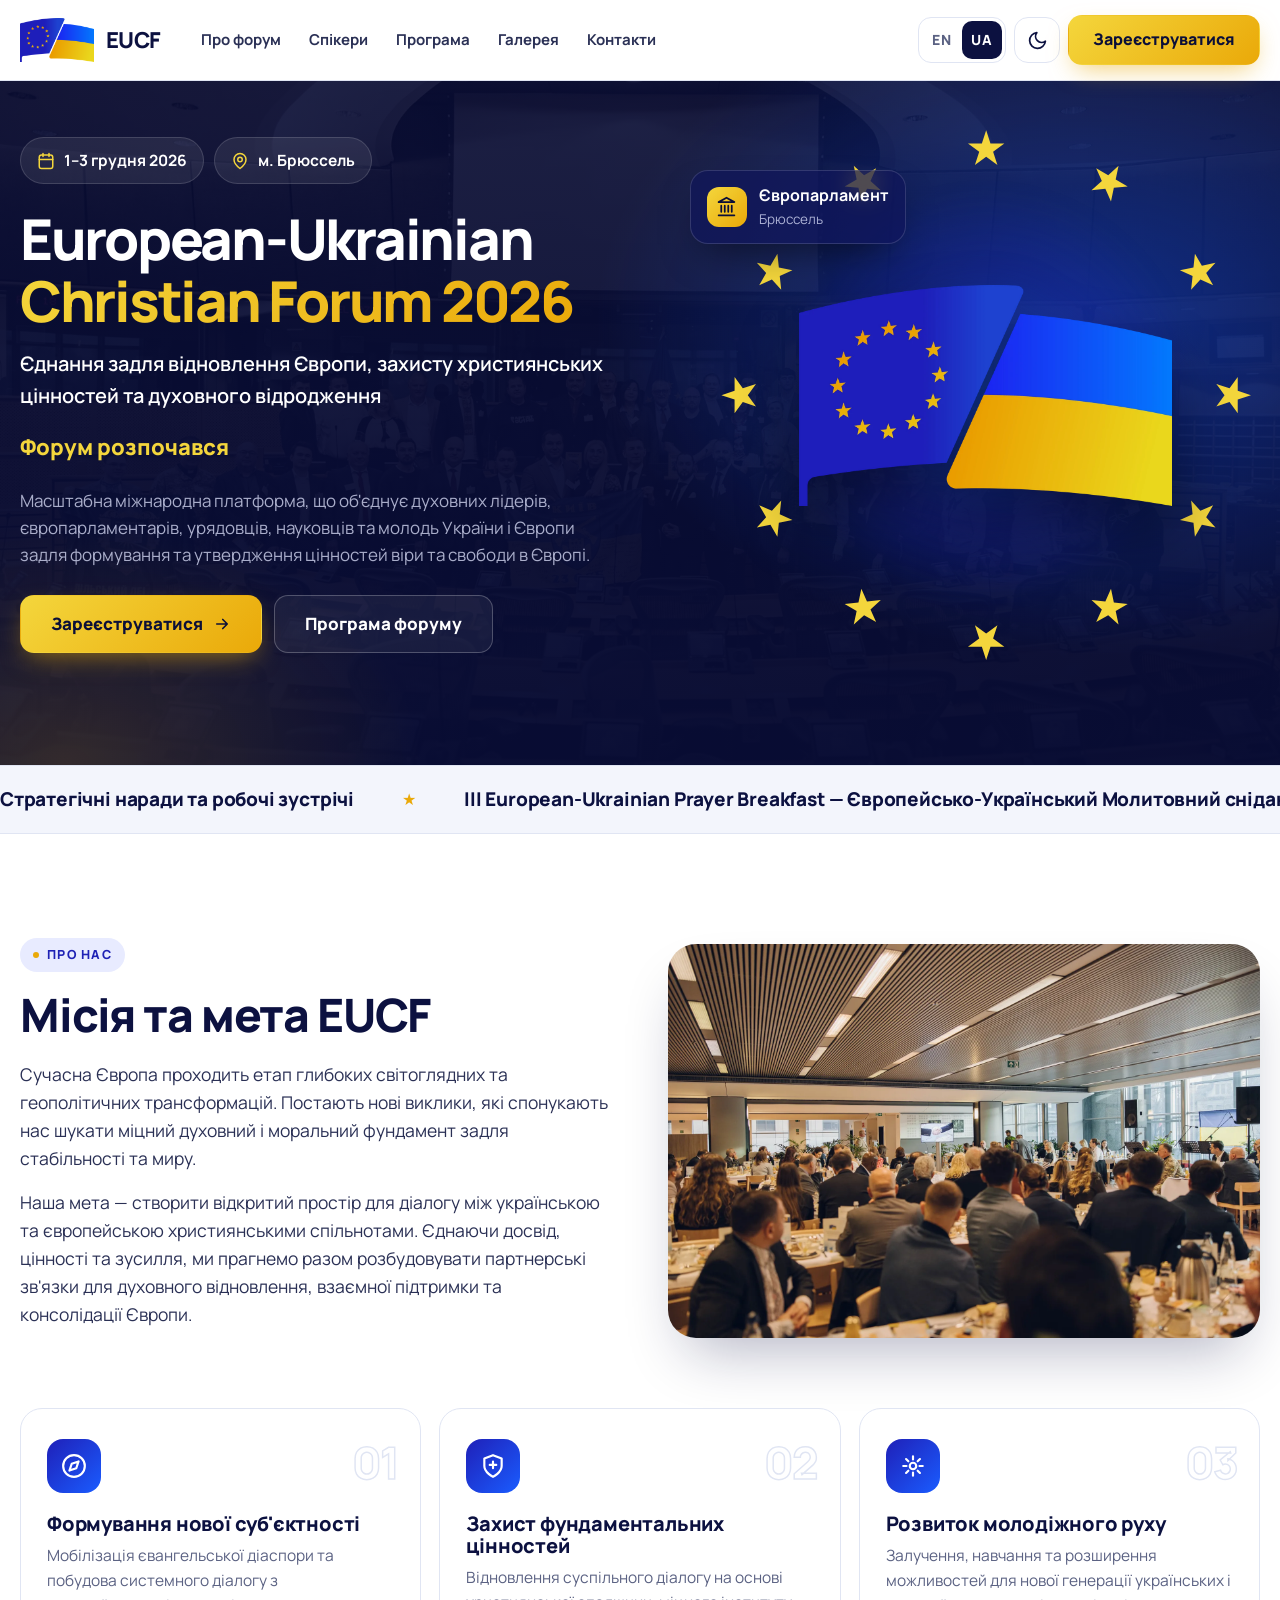
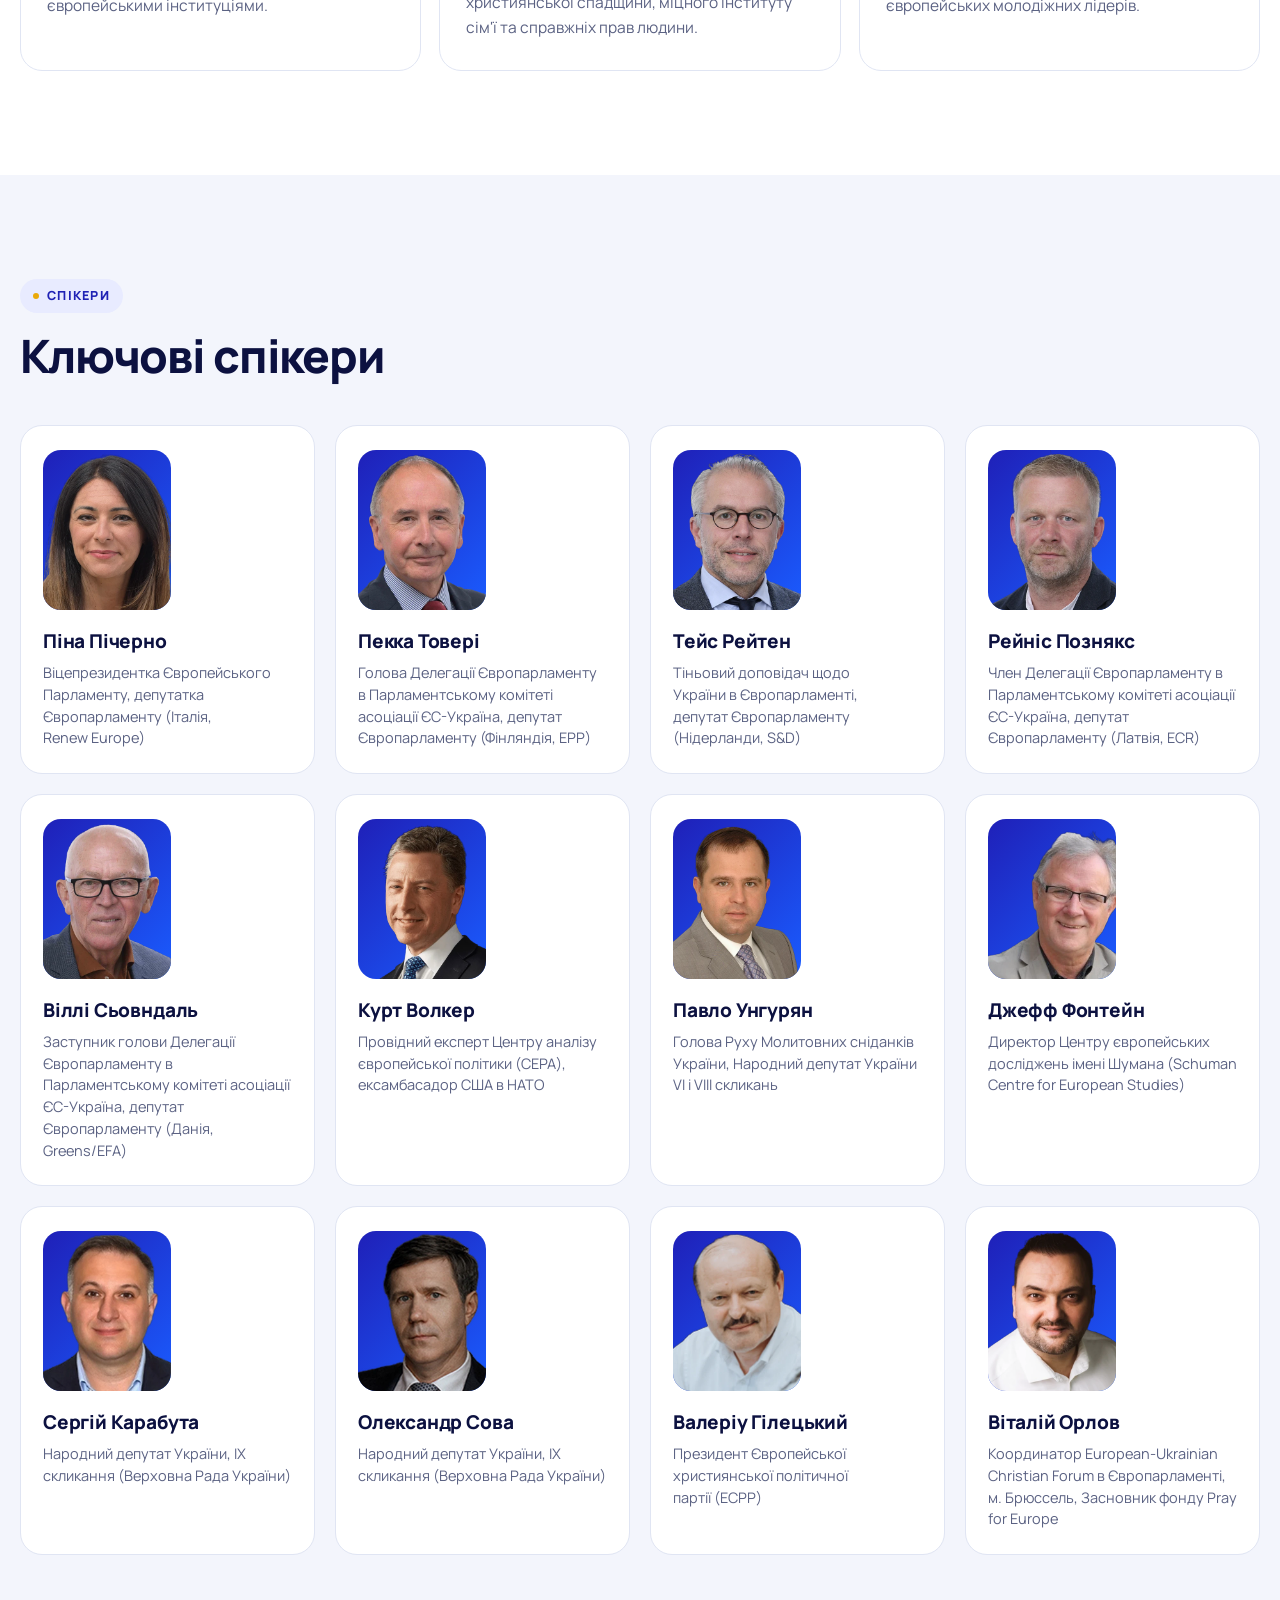
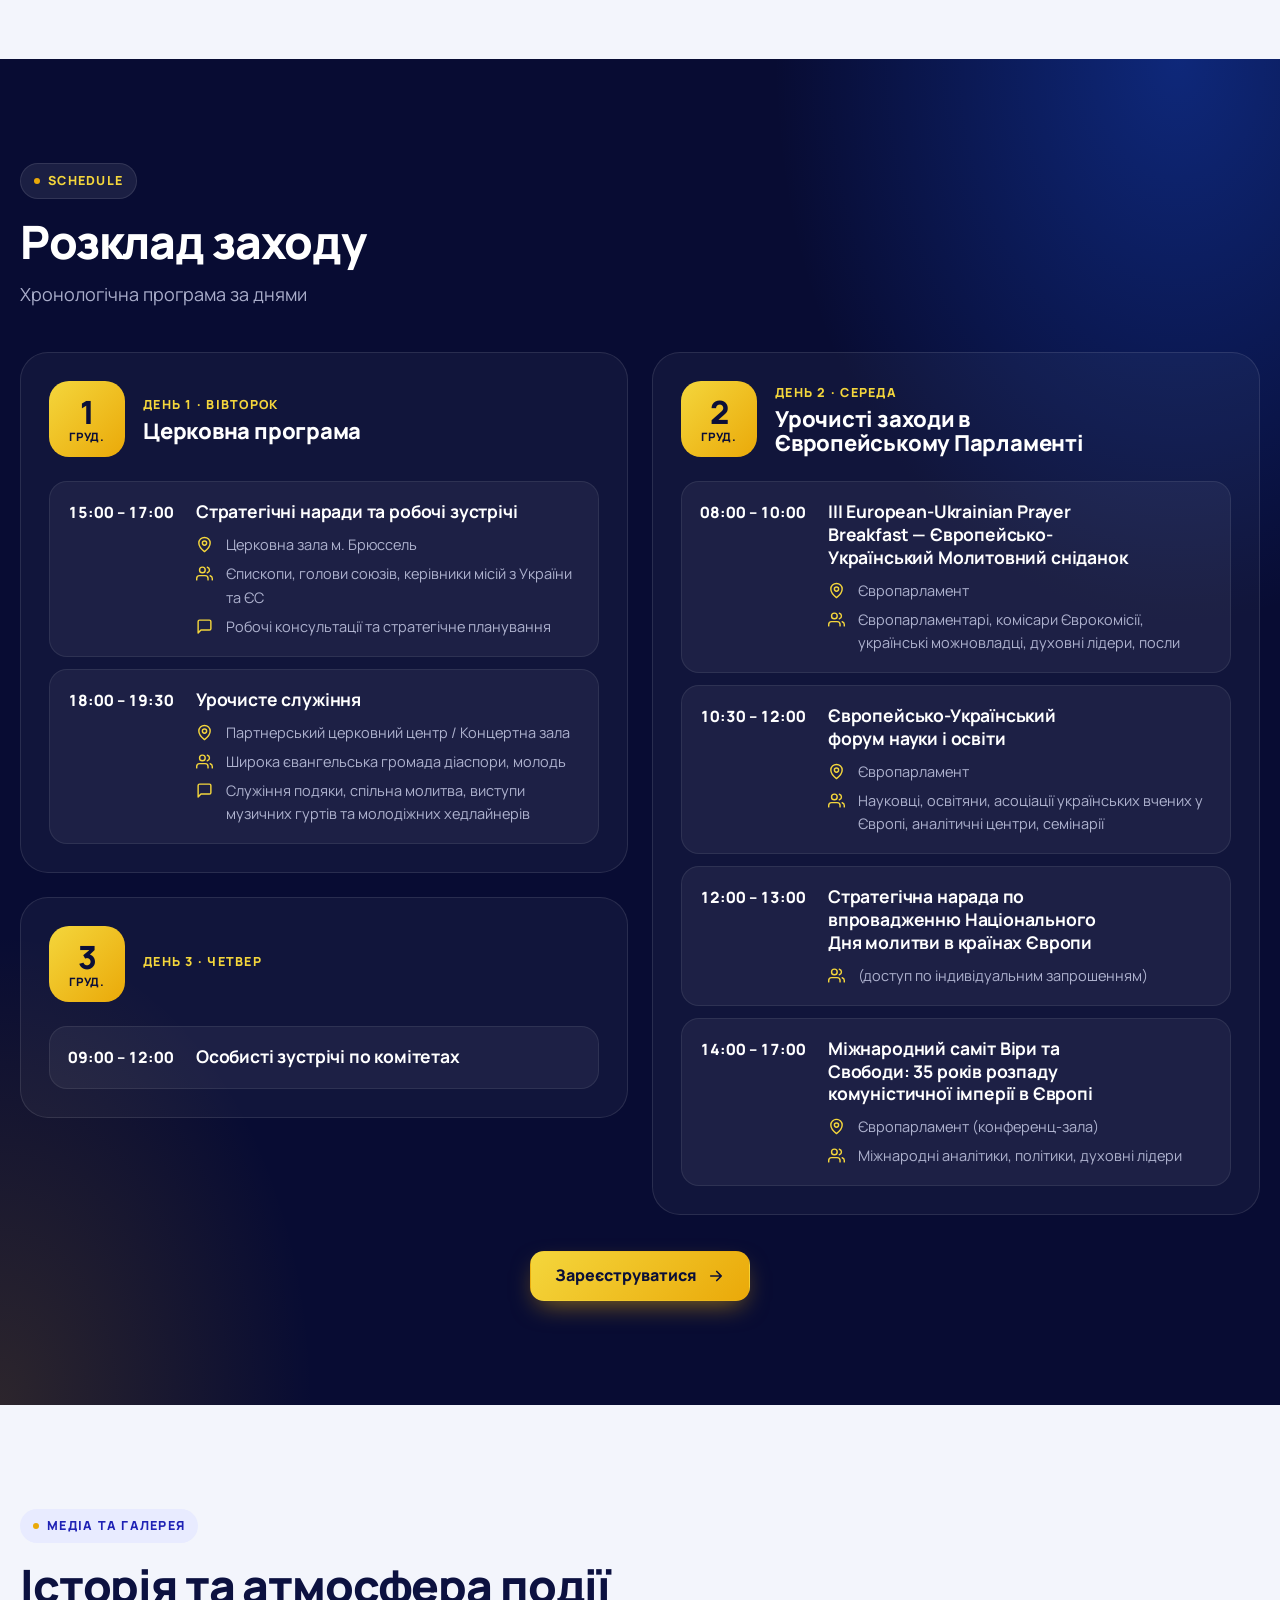
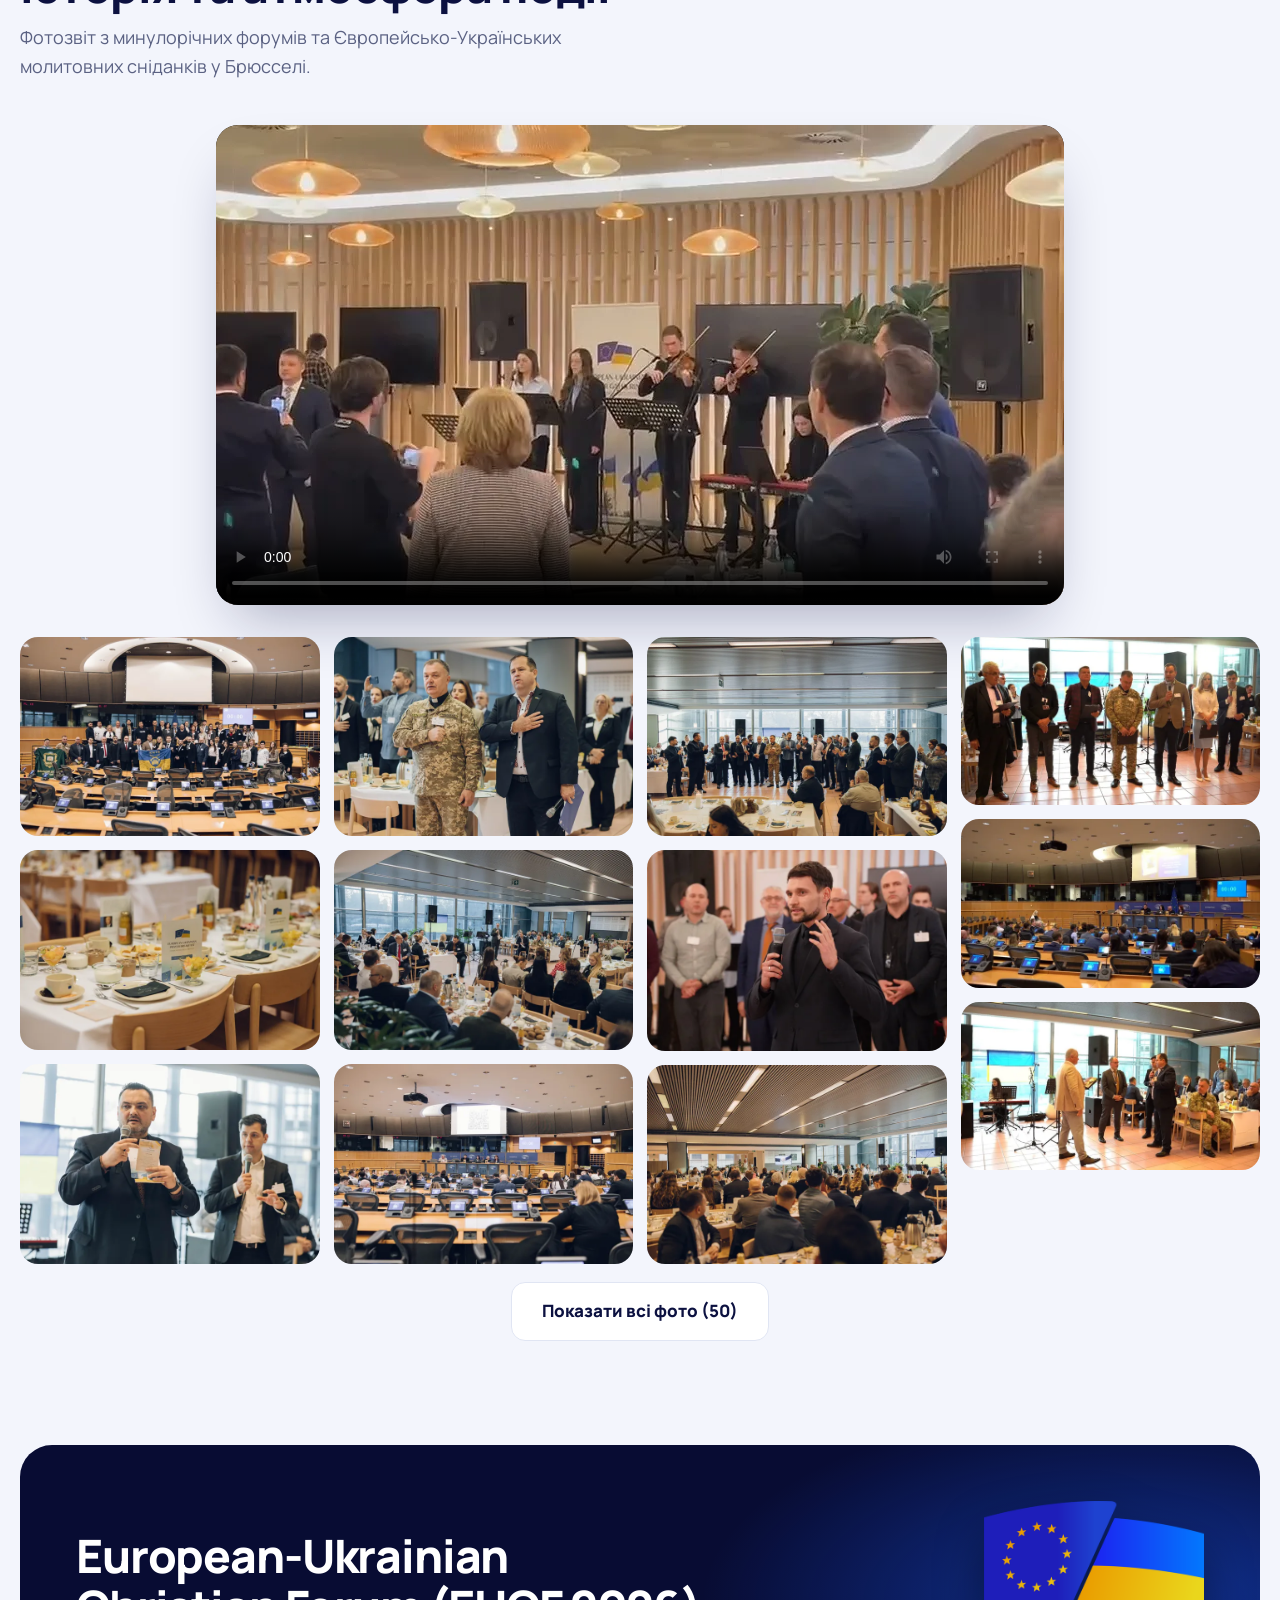
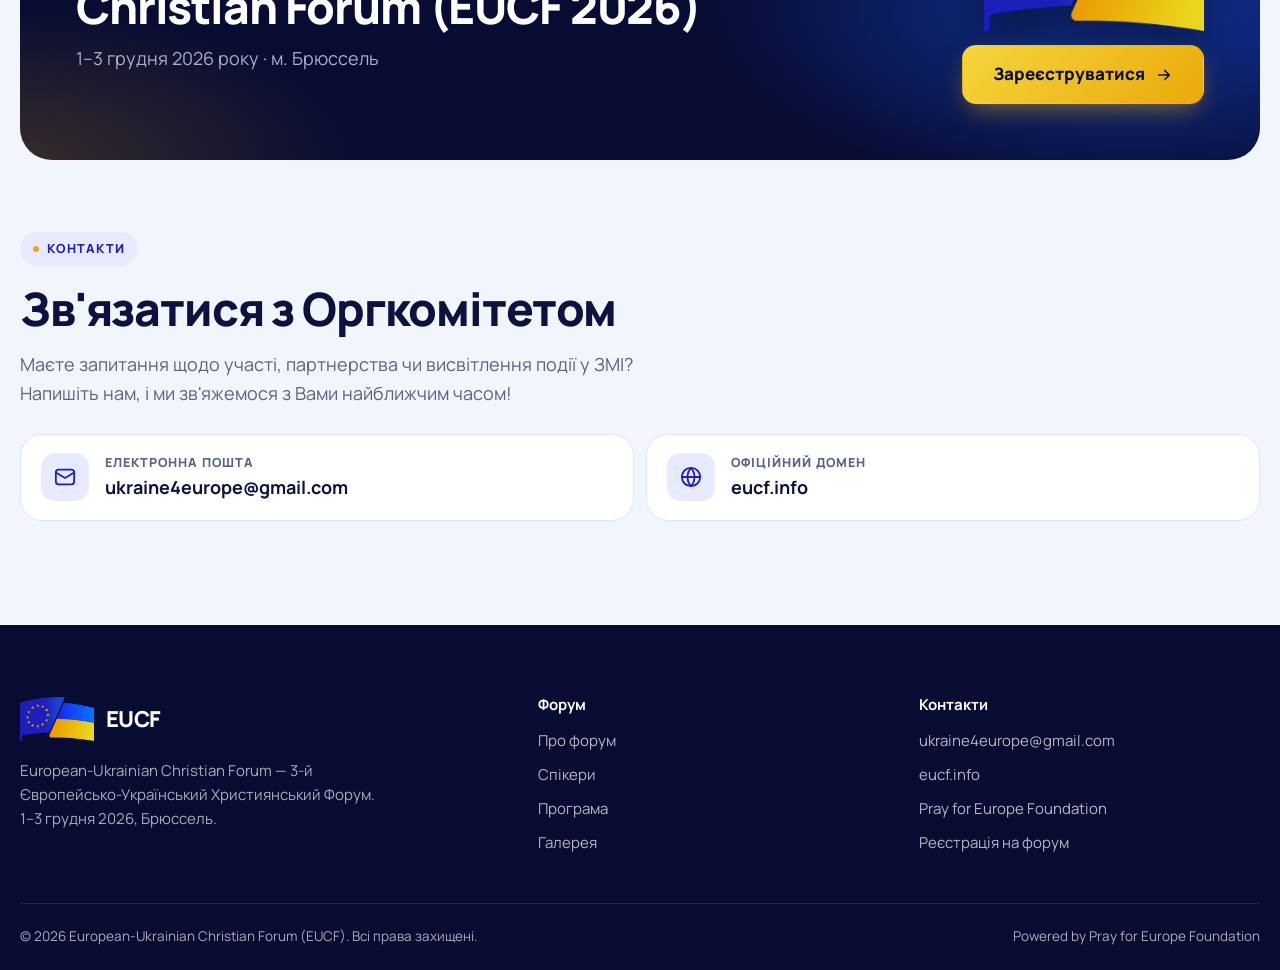
==== commit c97b7ef7: "Key Speakers block before the programme: 12 speakers with 4:5 portraits Data in src/speakers.py, pho" ====
--- a/ua/index.html
+++ b/ua/index.html
@@ -14,7 +14,7 @@
   document.documentElement.classList.add('js');
   try { var t = localStorage.getItem('theme'); if (t === 'dark' || t === 'light') document.documentElement.setAttribute('data-theme', t); } catch (e) {}
 </script>
-<link rel="stylesheet" href="../style.css?v=21">
+<link rel="stylesheet" href="../style.css?v=24">
 </head>
 <body>
 
@@ -48,6 +48,7 @@
     </a>
     <nav class="nav" aria-label="Головне меню">
       <a href="#about">Про форум</a>
+      <a href="#speakers">Спікери</a>
       <a href="#program">Програма</a>
       <a href="#gallery">Галерея</a>
       <a href="#contact">Контакти</a>
@@ -77,6 +78,7 @@
     </div>
     <nav aria-label="Мобільне меню">
       <a href="#about" data-drawer-close>Про форум</a>
+      <a href="#speakers" data-drawer-close>Спікери</a>
       <a href="#program" data-drawer-close>Програма</a>
       <a href="#gallery" data-drawer-close>Галерея</a>
       <a href="#contact" data-drawer-close>Контакти</a>
@@ -186,6 +188,103 @@
 </section>
 
 <!-- Блок 3: розклад -->
+<section class="section section--alt" id="speakers">
+  <div class="container">
+    <div class="section__head" data-reveal>
+      <div>
+        <span class="eyebrow">Спікери</span>
+        <h2>Ключові спікери</h2>
+      </div>
+    </div>
+    <div class="speakers">
+      <article class="speaker" data-reveal>
+        <div class="avatar"><span class="avatar__ring"></span><span class="avatar__in"><img class="avatar__img" src="../media/speakers/picierno.webp" alt="Піна Пічерно" width="400" height="500" loading="lazy" decoding="async"></span></div>
+        <div class="speaker__body">
+          <h3>Піна Пічерно</h3>
+          <p>Віцепрезидентка Європейського Парламенту, депутатка Європарламенту (Італія, Renew Europe)</p>
+        </div>
+      </article>
+      <article class="speaker" data-reveal style="--d:0.08s">
+        <div class="avatar"><span class="avatar__ring"></span><span class="avatar__in"><img class="avatar__img" src="../media/speakers/toveri.webp" alt="Пекка Товері" width="400" height="500" loading="lazy" decoding="async"></span></div>
+        <div class="speaker__body">
+          <h3>Пекка Товері</h3>
+          <p>Голова Делегації Європарламенту в Парламентському комітеті асоціації ЄС-Україна, депутат Європарламенту (Фінляндія, EPP)</p>
+        </div>
+      </article>
+      <article class="speaker" data-reveal style="--d:0.16s">
+        <div class="avatar"><span class="avatar__ring"></span><span class="avatar__in"><img class="avatar__img" src="../media/speakers/reuten.webp" alt="Тейс Рейтен" width="400" height="500" loading="lazy" decoding="async"></span></div>
+        <div class="speaker__body">
+          <h3>Тейс Рейтен</h3>
+          <p>Тіньовий доповідач щодо України в Європарламенті, депутат Європарламенту (Нідерланди, S&amp;D)</p>
+        </div>
+      </article>
+      <article class="speaker" data-reveal style="--d:0.24s">
+        <div class="avatar"><span class="avatar__ring"></span><span class="avatar__in"><img class="avatar__img" src="../media/speakers/poznaks.webp" alt="Рейніс Познякс" width="400" height="500" loading="lazy" decoding="async"></span></div>
+        <div class="speaker__body">
+          <h3>Рейніс Познякс</h3>
+          <p>Член Делегації Європарламенту в Парламентському комітеті асоціації ЄС-Україна, депутат Європарламенту (Латвія, ECR)</p>
+        </div>
+      </article>
+      <article class="speaker" data-reveal>
+        <div class="avatar"><span class="avatar__ring"></span><span class="avatar__in"><img class="avatar__img" src="../media/speakers/sovndal.webp" alt="Віллі Сьовндаль" width="400" height="500" loading="lazy" decoding="async"></span></div>
+        <div class="speaker__body">
+          <h3>Віллі Сьовндаль</h3>
+          <p>Заступник голови Делегації Європарламенту в Парламентському комітеті асоціації ЄС-Україна, депутат Європарламенту (Данія, Greens/EFA)</p>
+        </div>
+      </article>
+      <article class="speaker" data-reveal style="--d:0.08s">
+        <div class="avatar"><span class="avatar__ring"></span><span class="avatar__in"><img class="avatar__img" src="../media/speakers/volker.webp" alt="Курт Волкер" width="400" height="500" loading="lazy" decoding="async"></span></div>
+        <div class="speaker__body">
+          <h3>Курт Волкер</h3>
+          <p>Провідний експерт Центру аналізу європейської політики (CEPA), ексамбасадор США в НАТО</p>
+        </div>
+      </article>
+      <article class="speaker" data-reveal style="--d:0.16s">
+        <div class="avatar"><span class="avatar__ring"></span><span class="avatar__in"><img class="avatar__img" src="../media/speakers/unhurian.webp" alt="Павло Унгурян" width="400" height="500" loading="lazy" decoding="async"></span></div>
+        <div class="speaker__body">
+          <h3>Павло Унгурян</h3>
+          <p>Голова Руху Молитовних сніданків України, Народний депутат України VI і VIII скликань</p>
+        </div>
+      </article>
+      <article class="speaker" data-reveal style="--d:0.24s">
+        <div class="avatar"><span class="avatar__ring"></span><span class="avatar__in"><img class="avatar__img" src="../media/speakers/fountain.webp" alt="Джефф Фонтейн" width="400" height="500" loading="lazy" decoding="async"></span></div>
+        <div class="speaker__body">
+          <h3>Джефф Фонтейн</h3>
+          <p>Директор Центру європейських досліджень імені Шумана (Schuman Centre for European Studies)</p>
+        </div>
+      </article>
+      <article class="speaker" data-reveal>
+        <div class="avatar"><span class="avatar__ring"></span><span class="avatar__in"><img class="avatar__img" src="../media/speakers/karabuta.webp" alt="Сергій Карабута" width="400" height="500" loading="lazy" decoding="async"></span></div>
+        <div class="speaker__body">
+          <h3>Сергій Карабута</h3>
+          <p>Народний депутат України, IX скликання (Верховна Рада України)</p>
+        </div>
+      </article>
+      <article class="speaker" data-reveal style="--d:0.08s">
+        <div class="avatar"><span class="avatar__ring"></span><span class="avatar__in"><img class="avatar__img" src="../media/speakers/sova.webp" alt="Олександр Сова" width="400" height="500" loading="lazy" decoding="async"></span></div>
+        <div class="speaker__body">
+          <h3>Олександр Сова</h3>
+          <p>Народний депутат України, IX скликання (Верховна Рада України)</p>
+        </div>
+      </article>
+      <article class="speaker" data-reveal style="--d:0.16s">
+        <div class="avatar"><span class="avatar__ring"></span><span class="avatar__in"><img class="avatar__img" src="../media/speakers/ghiletchi.webp" alt="Валеріу Гілецький" width="400" height="500" loading="lazy" decoding="async"></span></div>
+        <div class="speaker__body">
+          <h3>Валеріу Гілецький</h3>
+          <p>Президент Європейської християнської політичної партії (ECPP)</p>
+        </div>
+      </article>
+      <article class="speaker" data-reveal style="--d:0.24s">
+        <div class="avatar"><span class="avatar__ring"></span><span class="avatar__in"><img class="avatar__img" src="../media/speakers/orlov.webp" alt="Віталій Орлов" width="400" height="500" loading="lazy" decoding="async"></span></div>
+        <div class="speaker__body">
+          <h3>Віталій Орлов</h3>
+          <p>Координатор European-Ukrainian Christian Forum в Європарламенті, м. Брюссель, Засновник фонду Pray for Europe</p>
+        </div>
+      </article>
+    </div>
+  </div>
+</section>
+
 <section class="section section--dark" id="program">
   <div class="container">
     <div class="section__head" data-reveal>
@@ -298,6 +397,7 @@
   </div>
 </section>
 
+<!-- Блок 4: спікери -->
 <!-- Блок 5: медіа та галерея -->
 <section class="section section--alt" id="gallery">
   <div class="container">
@@ -414,6 +514,7 @@
         <h4>Форум</h4>
         <ul>
           <li><a href="#about">Про форум</a></li>
+          <li><a href="#speakers">Спікери</a></li>
           <li><a href="#program">Програма</a></li>
           <li><a href="#gallery">Галерея</a></li>
         </ul>
--- a/style.css
+++ b/style.css
@@ -540,3 +540,23 @@
   .js [data-reveal], .hero [data-anim] { opacity: 1; transform: none; }
   html { scroll-behavior: auto; }
 }
+
+/* Ключові спікери (27.11): 12 карток з портретом 4:5 (фото ціле, без обрізаних і розмитих країв). На телефоні — рядок «фото ліворуч, текст праворуч» */
+.speakers { grid-template-columns: repeat(4, minmax(0, 1fr)); }
+.speaker { padding: 24px 22px; }
+.speaker h3 { font-size: 19px; line-height: 1.25; margin-bottom: 8px; }
+.speaker p { font-size: 14.5px; line-height: 1.5; }
+.speaker .avatar { width: 128px; height: auto; aspect-ratio: 4 / 5; margin-bottom: 20px; }
+.speaker .avatar__ring { display: none; } /* Paul 27.11: photos without frames */
+.speaker .avatar__in { inset: 0; padding: 0; background: none; border-radius: 18px; }
+.avatar__img { display: block; width: 100%; height: 100%; border-radius: 18px; object-fit: cover; object-position: 50% 100%; background: var(--grad-blue); }
+@media (max-width: 1140px) { .speakers { grid-template-columns: repeat(3, minmax(0, 1fr)); } }
+@media (max-width: 820px) { .speakers { grid-template-columns: repeat(2, minmax(0, 1fr)); } }
+@media (max-width: 560px) {
+  .speakers { grid-template-columns: minmax(0, 1fr); gap: 12px; }
+  .speaker { flex-direction: row; align-items: flex-start; gap: 16px; padding: 16px; }
+  .speaker .avatar { width: 80px; margin: 0; flex: none; }
+  .speaker .avatar__in, .avatar__img { border-radius: 14px; }
+  .speaker h3 { font-size: 17px; margin-bottom: 4px; }
+  .speaker p { font-size: 14px; }
+}
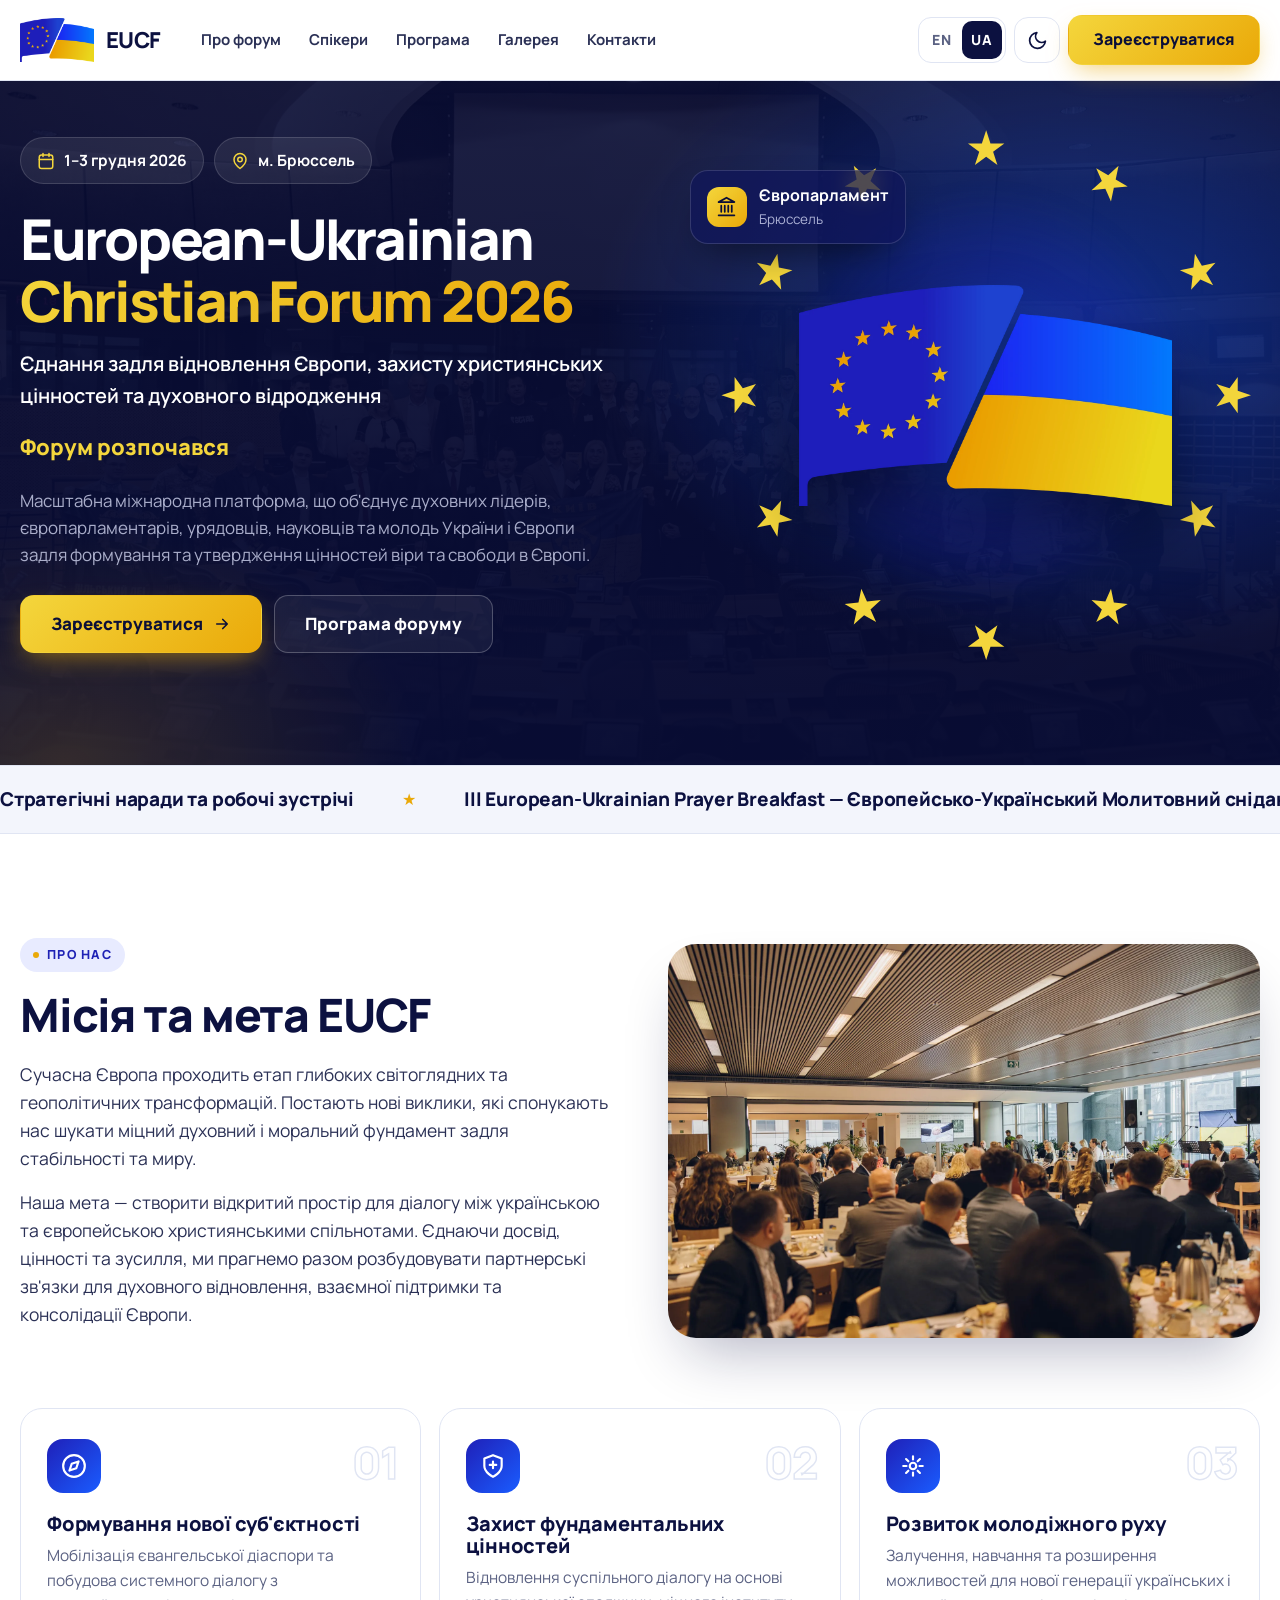
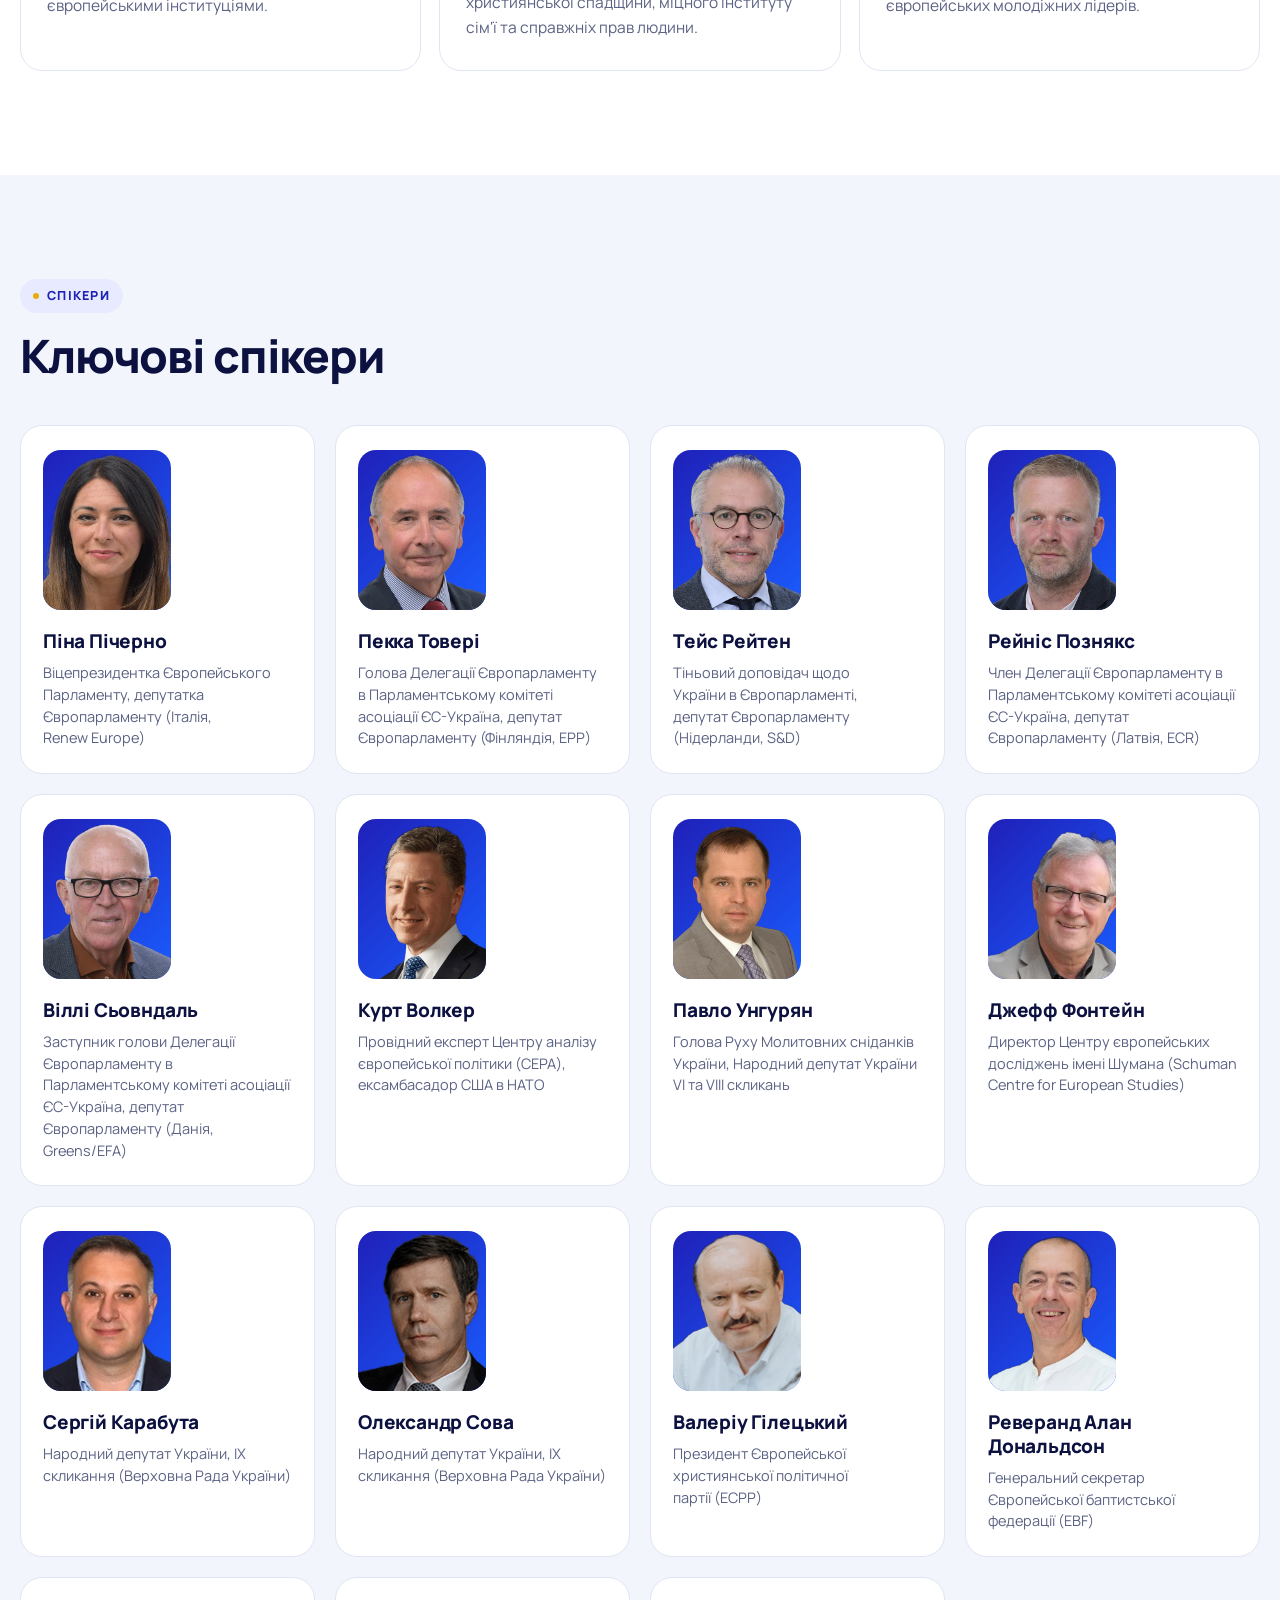
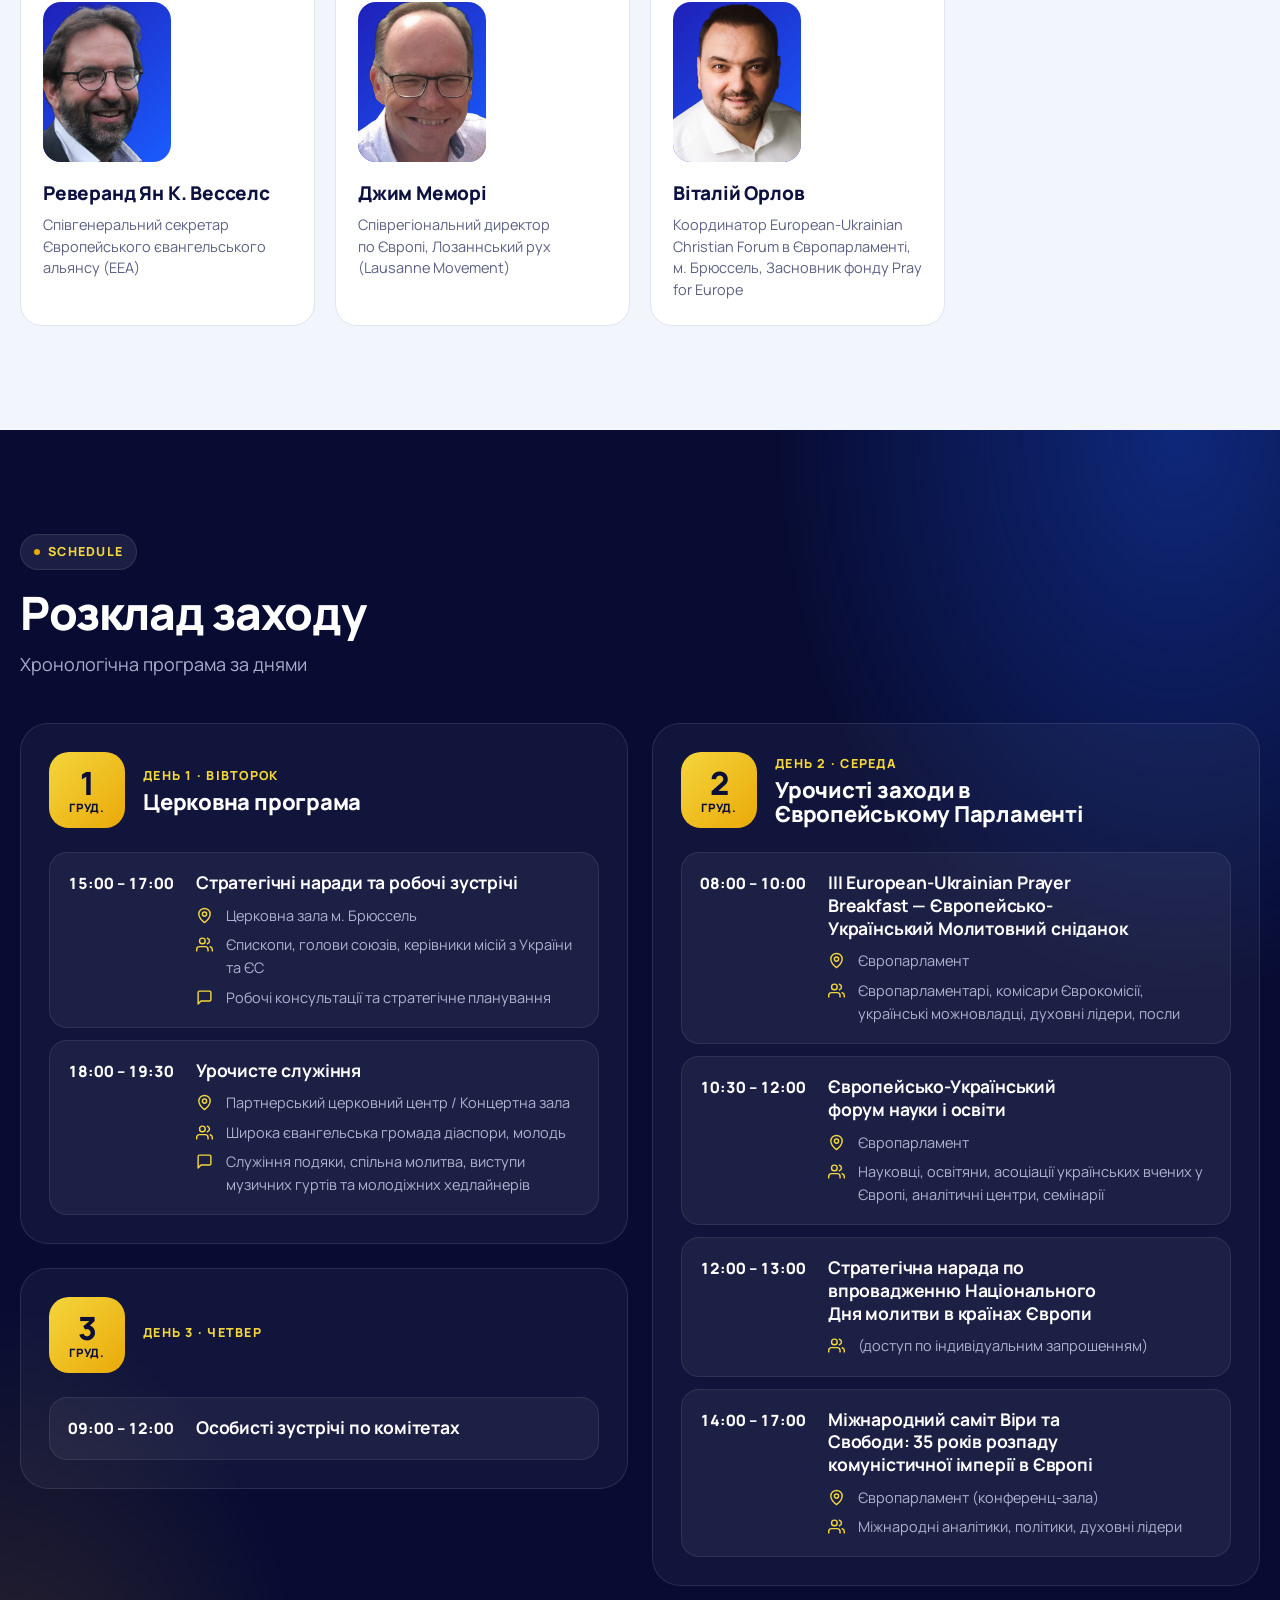
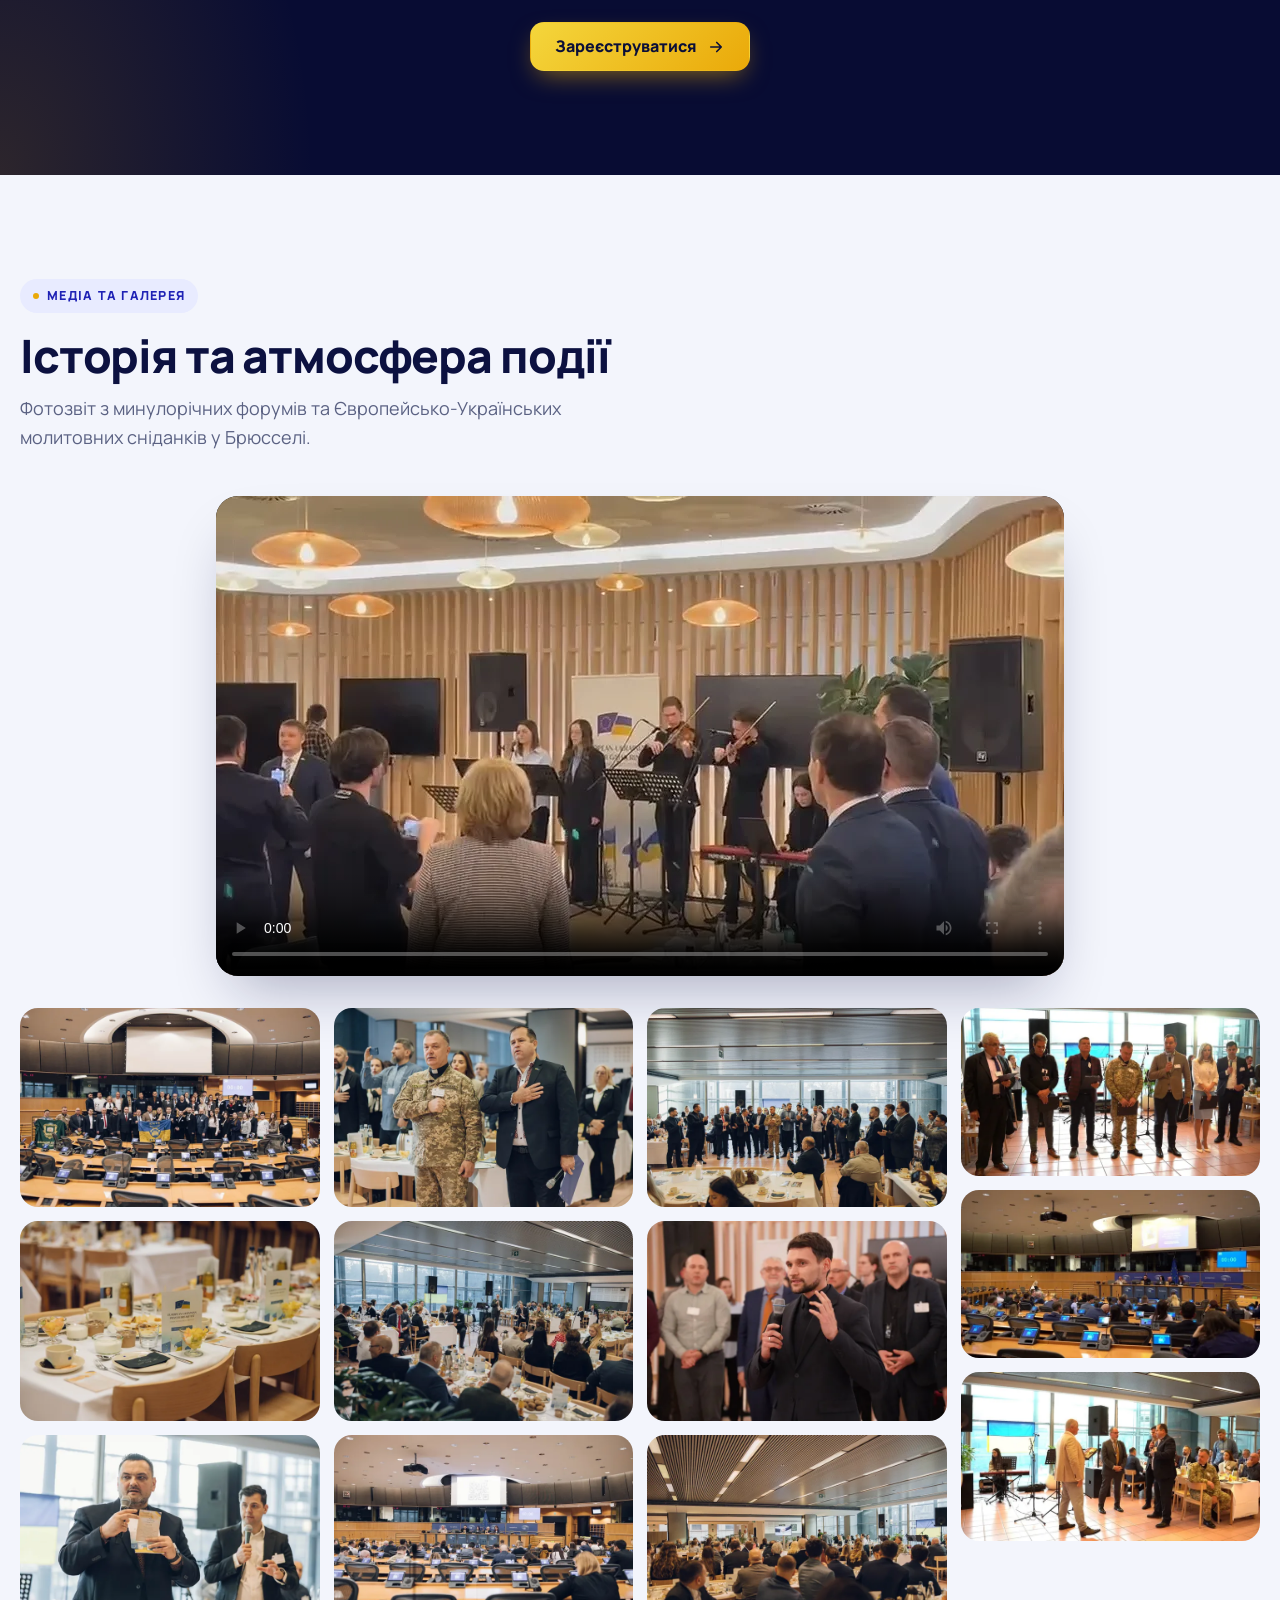
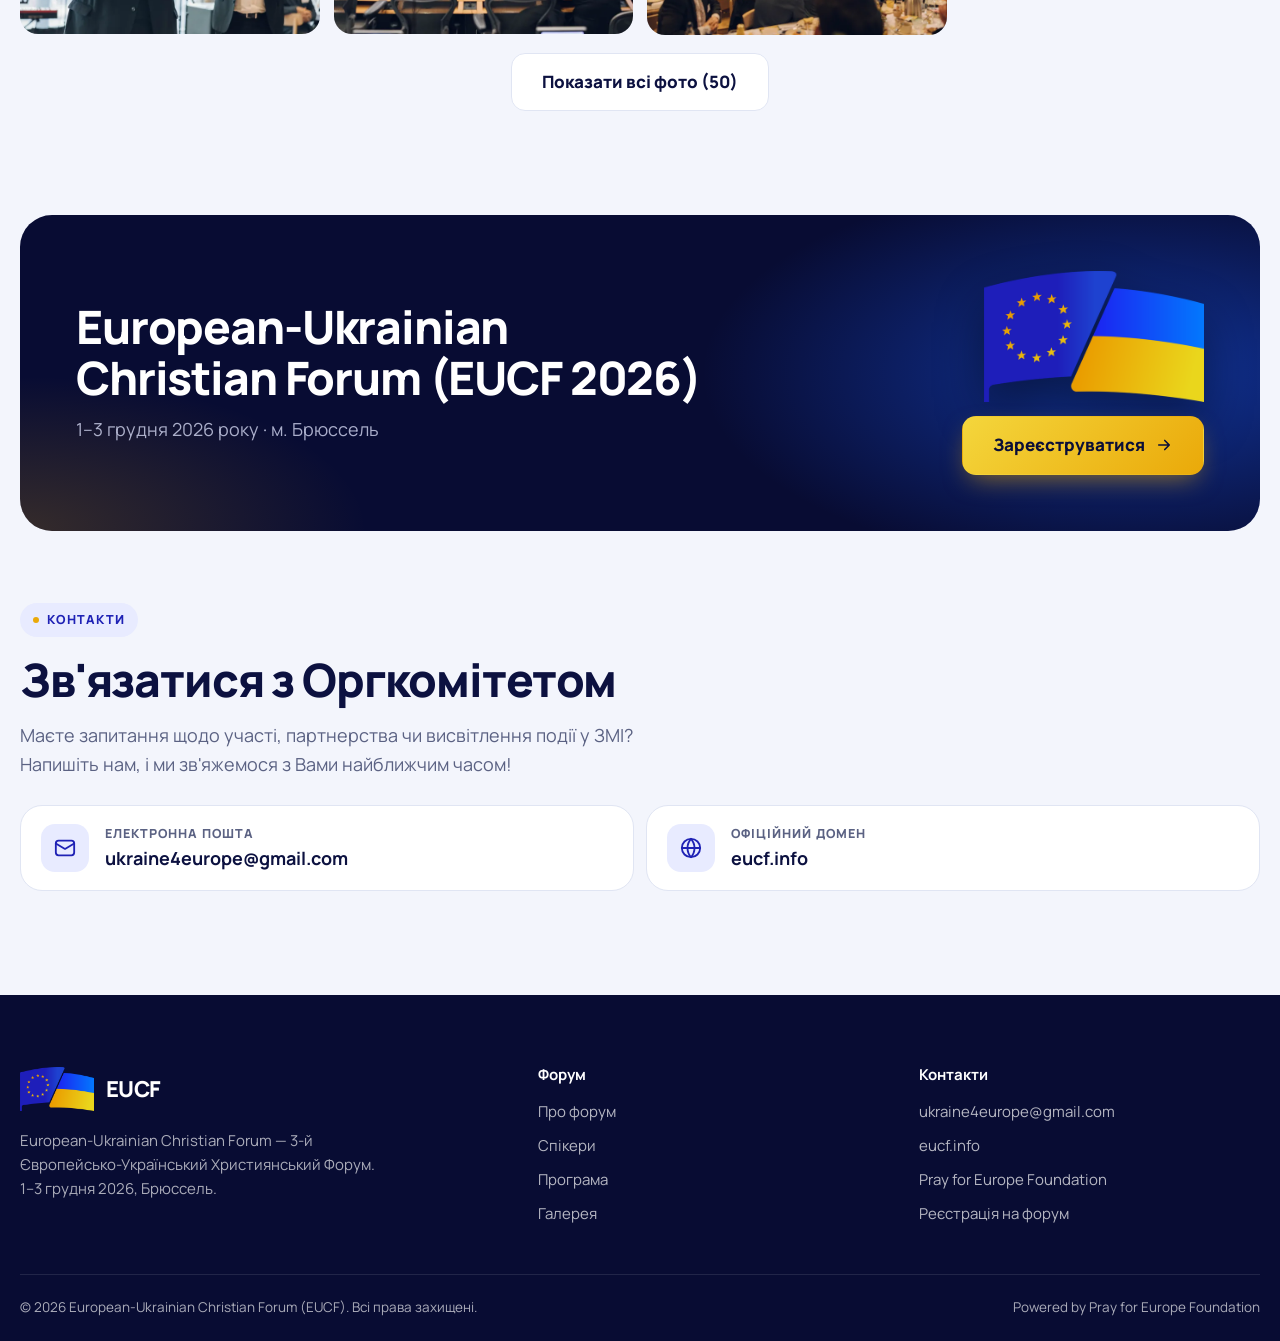
==== commit a29c8306: "Key Speakers: add Alan Donaldson, Jan C. Wessels, Jim Memory; client texts for Pavlo Unguryan Co-Aut" ====
--- a/ua/index.html
+++ b/ua/index.html
@@ -243,7 +243,7 @@
         <div class="avatar"><span class="avatar__ring"></span><span class="avatar__in"><img class="avatar__img" src="../media/speakers/unhurian.webp" alt="Павло Унгурян" width="400" height="500" loading="lazy" decoding="async"></span></div>
         <div class="speaker__body">
           <h3>Павло Унгурян</h3>
-          <p>Голова Руху Молитовних сніданків України, Народний депутат України VI і VIII скликань</p>
+          <p>Голова Руху Молитовних сніданків України, Народний депутат України VI та VIII скликань</p>
         </div>
       </article>
       <article class="speaker" data-reveal style="--d:0.24s">
@@ -275,6 +275,27 @@
         </div>
       </article>
       <article class="speaker" data-reveal style="--d:0.24s">
+        <div class="avatar"><span class="avatar__ring"></span><span class="avatar__in"><img class="avatar__img" src="../media/speakers/donaldson.webp" alt="Реверанд Алан Дональдсон" width="400" height="500" loading="lazy" decoding="async"></span></div>
+        <div class="speaker__body">
+          <h3>Реверанд Алан Дональдсон</h3>
+          <p>Генеральний секретар Європейської баптистської федерації (EBF)</p>
+        </div>
+      </article>
+      <article class="speaker" data-reveal>
+        <div class="avatar"><span class="avatar__ring"></span><span class="avatar__in"><img class="avatar__img" src="../media/speakers/wessels.webp" alt="Реверанд Ян К. Весселс" width="400" height="500" loading="lazy" decoding="async"></span></div>
+        <div class="speaker__body">
+          <h3>Реверанд Ян К. Весселс</h3>
+          <p>Співгенеральний секретар Європейського євангельського альянсу (EEA)</p>
+        </div>
+      </article>
+      <article class="speaker" data-reveal style="--d:0.08s">
+        <div class="avatar"><span class="avatar__ring"></span><span class="avatar__in"><img class="avatar__img" src="../media/speakers/memory.webp" alt="Джим Меморі" width="400" height="500" loading="lazy" decoding="async"></span></div>
+        <div class="speaker__body">
+          <h3>Джим Меморі</h3>
+          <p>Співрегіональний директор по Європі, Лозаннський рух (Lausanne Movement)</p>
+        </div>
+      </article>
+      <article class="speaker" data-reveal style="--d:0.16s">
         <div class="avatar"><span class="avatar__ring"></span><span class="avatar__in"><img class="avatar__img" src="../media/speakers/orlov.webp" alt="Віталій Орлов" width="400" height="500" loading="lazy" decoding="async"></span></div>
         <div class="speaker__body">
           <h3>Віталій Орлов</h3>
